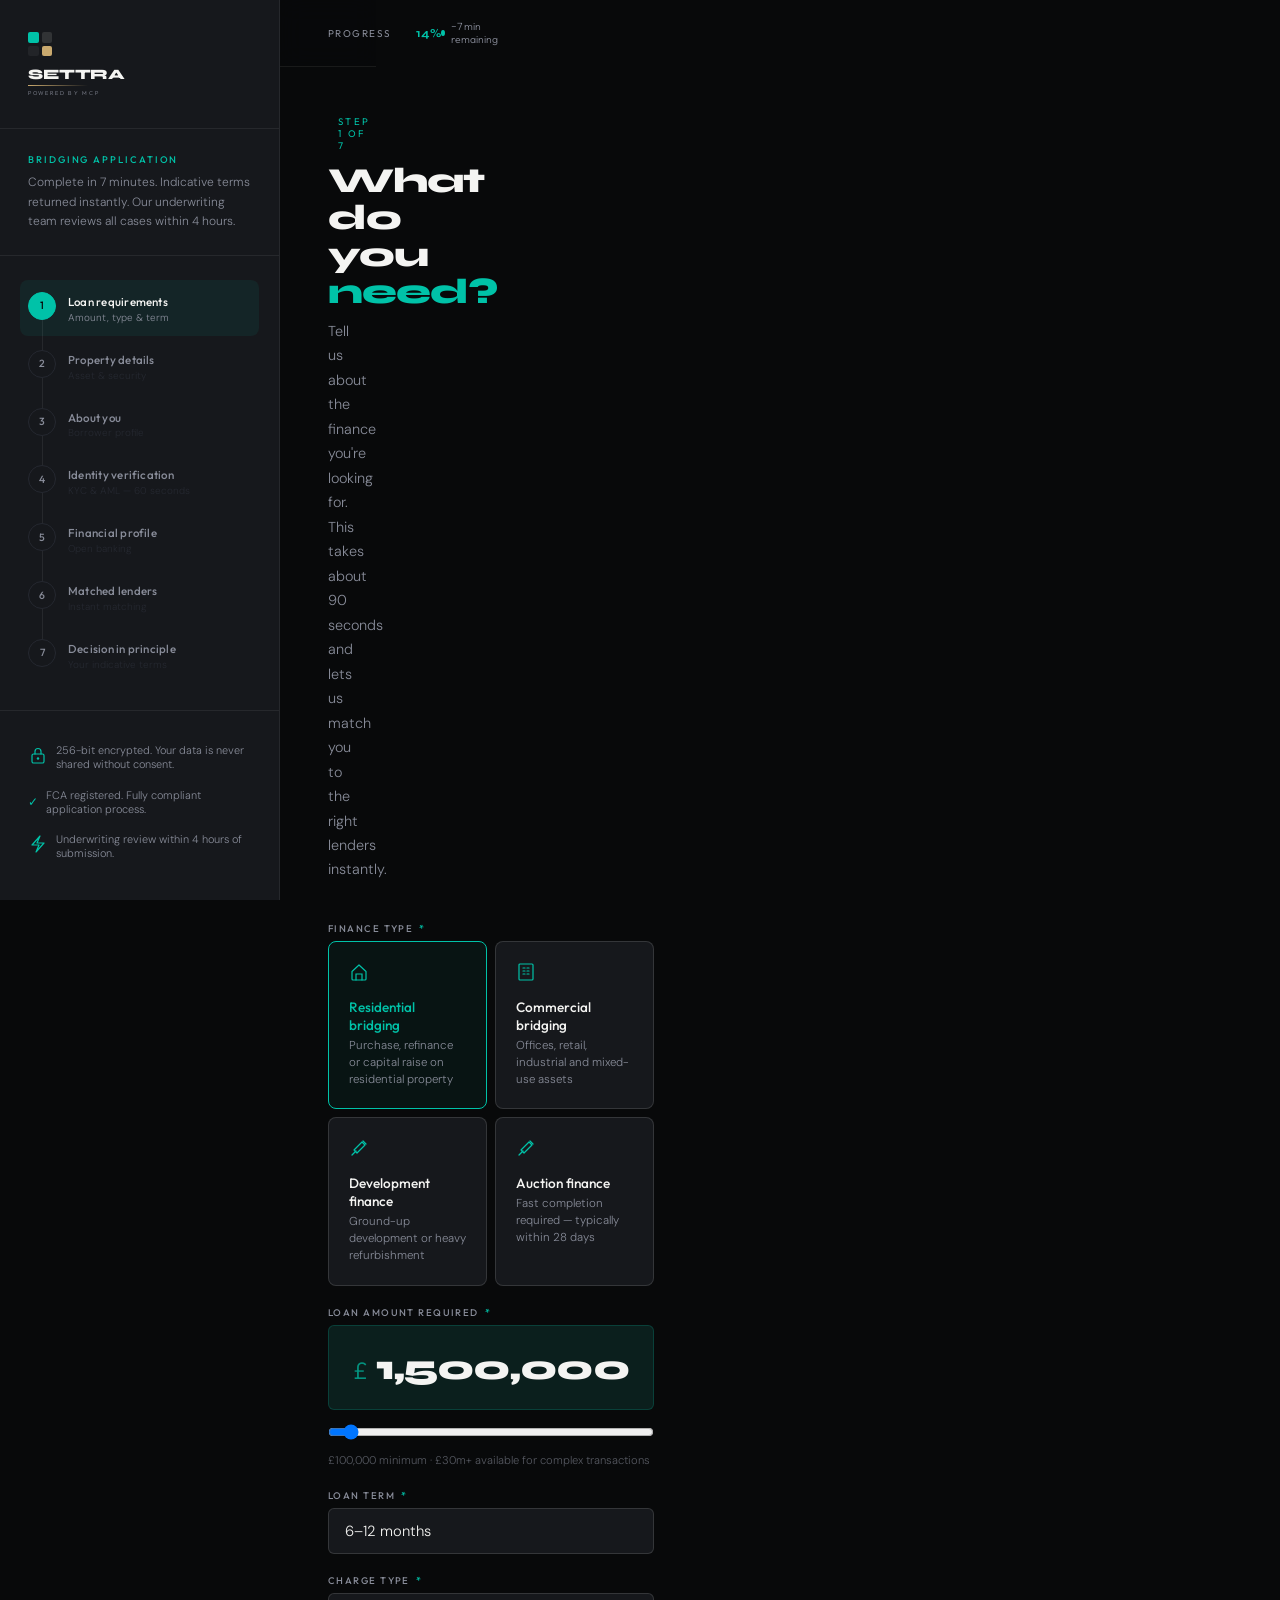
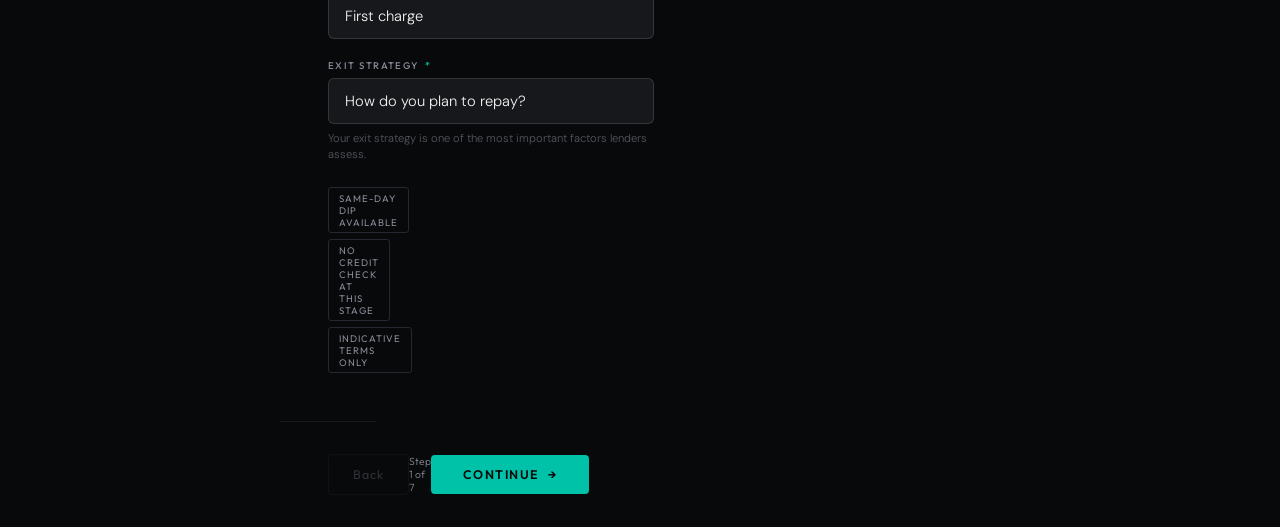
==== apply.html @ f58aeb8e "Fix broken homepage links, broker email, calculator branding, remove emoji icons" ====
<!DOCTYPE html>
<html lang="en">
<head>
<meta charset="UTF-8">
<meta name="viewport" content="width=device-width, initial-scale=1.0">
<title>Apply for Bridging Finance — Settra Powered by MCP</title>
<link href="https://fonts.googleapis.com/css2?family=Syne:wght@400;600;700;800&family=DM+Sans:wght@200;300;400;500&family=Outfit:wght@200;300;400;500;600&display=swap" rel="stylesheet">
<style>
:root {
  --void:      #08090A;
  --carbon:    #16181C;
  --graphite:  #252830;
  --border:    rgba(255,255,255,0.07);
  --border-md: rgba(255,255,255,0.13);
  --steel:     #888C99;
  --chalk:     #F4F4F2;
  --chalk-dim: #B8B8B4;
  --teal:      #00C2A8;
  --teal-dark: #009988;
  --deep-teal: #0B1F1D;
  --gold:      #C9A96E;
  --gold-dim:  #8A7045;
  --success:   #3ABF8A;
  --error:     #E05252;
  --warning:   #E09A3A;
}

*, *::before, *::after { box-sizing: border-box; margin: 0; padding: 0; }
html { scroll-behavior: smooth; }

body {
  background: var(--void);
  color: var(--chalk);
  font-family: 'DM Sans', sans-serif;
  font-weight: 300;
  min-height: 100vh;
  -webkit-font-smoothing: antialiased;
}

/* ── LAYOUT ── */
.app-shell {
  display: grid;
  grid-template-columns: 280px 1fr;
  min-height: 100vh;
}

/* ── SIDEBAR ── */
.sidebar {
  background: var(--carbon);
  border-right: 1px solid var(--border);
  padding: 2rem 0;
  display: flex;
  flex-direction: column;
  position: fixed;
  top: 0; left: 0;
  width: 280px;
  height: 100vh;
  overflow-y: auto;
  z-index: 10;
}

.sidebar-logo {
  padding: 0 1.75rem 2rem;
  border-bottom: 1px solid var(--border);
  margin-bottom: 1.5rem;
}
.logo-mark {
  display: grid;
  grid-template-columns: 1fr 1fr;
  gap: 3px;
  width: 24px;
  height: 24px;
  margin-bottom: 0.75rem;
}
.logo-mark span { border-radius: 2px; display: block; }
.logo-name {
  font-family: 'Syne', sans-serif;
  font-weight: 800;
  font-size: 0.9rem;
  letter-spacing: -0.01em;
  color: var(--chalk);
  line-height: 1;
}
.logo-line {
  width: 60px;
  height: 1px;
  background: linear-gradient(90deg, var(--gold), transparent);
  margin: 3px 0;
}
.logo-sub {
  font-family: 'Outfit', sans-serif;
  font-size: 0.35rem;
  font-weight: 300;
  letter-spacing: 0.3em;
  text-transform: uppercase;
  color: var(--steel);
}

.sidebar-intro {
  padding: 0 1.75rem 1.5rem;
  border-bottom: 1px solid var(--border);
  margin-bottom: 1.5rem;
}
.sidebar-intro-title {
  font-family: 'Outfit', sans-serif;
  font-size: 0.6rem;
  font-weight: 500;
  letter-spacing: 0.2em;
  text-transform: uppercase;
  color: var(--teal);
  margin-bottom: 0.5rem;
}
.sidebar-intro-body {
  font-size: 0.75rem;
  font-weight: 300;
  color: var(--steel);
  line-height: 1.6;
}

/* Steps nav */
.steps-nav {
  padding: 0 1.25rem;
  flex: 1;
}
.step-item {
  display: flex;
  align-items: flex-start;
  gap: 12px;
  padding: 0.75rem 0.5rem;
  border-radius: 8px;
  cursor: pointer;
  transition: background 0.2s;
  margin-bottom: 2px;
  position: relative;
}
.step-item:not(:last-child)::after {
  content: '';
  position: absolute;
  left: calc(0.5rem + 14px);
  top: calc(0.75rem + 28px);
  width: 1px;
  height: calc(100% - 12px);
  background: var(--border);
}
.step-item.active { background: rgba(0,194,168,0.08); }
.step-item.done { cursor: pointer; }

.step-circle {
  width: 28px;
  height: 28px;
  border-radius: 50%;
  border: 1px solid var(--graphite);
  display: flex;
  align-items: center;
  justify-content: center;
  font-family: 'Outfit', sans-serif;
  font-size: 0.65rem;
  font-weight: 500;
  color: var(--steel);
  flex-shrink: 0;
  transition: all 0.3s;
  background: var(--carbon);
  position: relative;
  z-index: 1;
}
.step-item.active .step-circle {
  border-color: var(--teal);
  background: var(--teal);
  color: var(--void);
}
.step-item.done .step-circle {
  border-color: var(--success);
  background: rgba(58,191,138,0.15);
  color: var(--success);
}

.step-info { flex: 1; padding-top: 3px; }
.step-label {
  font-family: 'Outfit', sans-serif;
  font-size: 0.72rem;
  font-weight: 500;
  color: var(--steel);
  letter-spacing: 0.02em;
  transition: color 0.2s;
  line-height: 1.2;
}
.step-item.active .step-label { color: var(--chalk); }
.step-item.done .step-label { color: var(--chalk-dim); }
.step-sublabel {
  font-size: 0.62rem;
  font-weight: 300;
  color: var(--graphite);
  margin-top: 2px;
  transition: color 0.2s;
}
.step-item.active .step-sublabel { color: var(--steel); }
.step-item.done .step-sublabel { color: var(--graphite); }

/* Trust badges */
.sidebar-trust {
  padding: 1.5rem 1.75rem 0;
  border-top: 1px solid var(--border);
  margin-top: auto;
}
.trust-item {
  display: flex;
  align-items: center;
  gap: 8px;
  padding: 0.5rem 0;
}
.trust-icon { font-size: 12px; color: var(--teal); flex-shrink: 0; }
.trust-text { font-size: 0.68rem; font-weight: 300; color: var(--steel); line-height: 1.3; }

/* ── MAIN CONTENT ── */
.main {
  margin-left: 280px;
  min-height: 100vh;
  display: flex;
  flex-direction: column;
}

/* Top bar */
.topbar {
  padding: 1.25rem 3rem;
  border-bottom: 1px solid var(--border);
  display: flex;
  align-items: center;
  justify-content: space-between;
  background: rgba(8,9,10,0.8);
  backdrop-filter: blur(12px);
  position: sticky;
  top: 0;
  z-index: 5;
}
.topbar-progress {
  display: flex;
  align-items: center;
  gap: 12px;
  flex: 1;
}
.progress-label {
  font-family: 'Outfit', sans-serif;
  font-size: 0.62rem;
  font-weight: 400;
  letter-spacing: 0.15em;
  text-transform: uppercase;
  color: var(--steel);
  white-space: nowrap;
}
.progress-track {
  flex: 1;
  max-width: 300px;
  height: 4px;
  background: var(--graphite);
  border-radius: 2px;
  overflow: hidden;
}
.progress-fill {
  height: 100%;
  background: var(--teal);
  border-radius: 2px;
  transition: width 0.5s ease;
}
.progress-pct {
  font-family: 'Syne', sans-serif;
  font-size: 0.75rem;
  font-weight: 700;
  color: var(--teal);
}
.topbar-time {
  display: flex;
  align-items: center;
  gap: 6px;
  font-family: 'Outfit', sans-serif;
  font-size: 0.65rem;
  font-weight: 300;
  color: var(--steel);
}
.topbar-time-dot {
  width: 6px;
  height: 6px;
  border-radius: 50%;
  background: var(--teal);
  animation: pulse 2s ease-in-out infinite;
}
@keyframes pulse { 0%,100%{opacity:1;transform:scale(1)} 50%{opacity:0.5;transform:scale(0.8)} }

/* ── STEP PANELS ── */
.step-panel {
  display: none;
  flex: 1;
  padding: 3rem;
  max-width: 680px;
  animation: slideIn 0.3s ease;
}
.step-panel.active { display: block; }

@keyframes slideIn {
  from { opacity: 0; transform: translateY(12px); }
  to   { opacity: 1; transform: translateY(0); }
}

.panel-eyebrow {
  font-family: 'Outfit', sans-serif;
  font-size: 0.6rem;
  font-weight: 400;
  letter-spacing: 0.25em;
  text-transform: uppercase;
  color: var(--teal);
  margin-bottom: 0.75rem;
  display: flex;
  align-items: center;
  gap: 10px;
}
.panel-eyebrow::before { content: ''; width: 18px; height: 1px; background: var(--teal); }

.panel-title {
  font-family: 'Syne', sans-serif;
  font-weight: 800;
  font-size: clamp(1.6rem, 3vw, 2.2rem);
  letter-spacing: -0.03em;
  line-height: 1.05;
  color: var(--chalk);
  margin-bottom: 0.5rem;
}
.panel-title em { font-style: normal; color: var(--teal); }

.panel-sub {
  font-size: 0.9rem;
  font-weight: 300;
  color: var(--steel);
  line-height: 1.7;
  margin-bottom: 2.5rem;
  max-width: 500px;
}

/* ── FORM ELEMENTS ── */
.form-grid { display: grid; gap: 1.25rem; }
.form-grid-2 { grid-template-columns: 1fr 1fr; }

.field { display: flex; flex-direction: column; gap: 6px; }
.field.span-2 { grid-column: 1 / -1; }

.field-label {
  font-family: 'Outfit', sans-serif;
  font-size: 0.6rem;
  font-weight: 500;
  letter-spacing: 0.15em;
  text-transform: uppercase;
  color: var(--steel);
  display: flex;
  align-items: center;
  gap: 6px;
}
.field-required { color: var(--teal); font-size: 10px; }

.field-input, .field-select, .field-textarea {
  background: var(--carbon);
  border: 1px solid var(--border-md);
  color: var(--chalk);
  font-family: 'DM Sans', sans-serif;
  font-size: 0.92rem;
  font-weight: 300;
  padding: 12px 16px;
  border-radius: 6px;
  outline: none;
  transition: border-color 0.2s, background 0.2s;
  -webkit-appearance: none;
  width: 100%;
}
.field-input:focus, .field-select:focus, .field-textarea:focus {
  border-color: var(--teal);
  background: rgba(0,194,168,0.04);
}
.field-input::placeholder { color: var(--graphite); }
.field-select option { background: var(--carbon); color: var(--chalk); }
.field-textarea { resize: vertical; min-height: 100px; line-height: 1.6; }

.field-hint {
  font-size: 0.7rem;
  font-weight: 300;
  color: var(--steel);
  opacity: 0.6;
  line-height: 1.5;
}

/* Amount display */
.amount-display {
  background: var(--deep-teal);
  border: 1px solid rgba(0,194,168,0.2);
  border-radius: 6px;
  padding: 1.25rem 1.5rem;
  display: flex;
  align-items: baseline;
  gap: 8px;
  margin-bottom: 0.5rem;
}
.amount-prefix {
  font-family: 'Outfit', sans-serif;
  font-weight: 300;
  font-size: 1.5rem;
  color: var(--teal);
  opacity: 0.7;
}
.amount-val {
  font-family: 'Syne', sans-serif;
  font-weight: 800;
  font-size: 2.2rem;
  letter-spacing: -0.04em;
  color: var(--chalk);
}

/* Loan type cards */
.type-cards { display: grid; grid-template-columns: repeat(2, 1fr); gap: 8px; }
.type-card {
  background: var(--carbon);
  border: 1px solid var(--border-md);
  border-radius: 8px;
  padding: 1.25rem;
  cursor: pointer;
  transition: border-color 0.2s, background 0.2s;
  text-align: left;
}
.type-card:hover { border-color: rgba(0,194,168,0.4); }
.type-card.selected {
  border-color: var(--teal);
  background: rgba(0,194,168,0.06);
}
.type-card-icon {
  font-size: 1.2rem;
  margin-bottom: 0.6rem;
}
.type-card-title {
  font-family: 'Outfit', sans-serif;
  font-weight: 500;
  font-size: 0.85rem;
  color: var(--chalk);
  margin-bottom: 3px;
}
.type-card-desc {
  font-size: 0.72rem;
  font-weight: 300;
  color: var(--steel);
  line-height: 1.5;
}
.type-card.selected .type-card-title { color: var(--teal); }

/* Toggle */
.toggle-row {
  display: flex;
  align-items: center;
  justify-content: space-between;
  padding: 0.85rem 1rem;
  background: var(--carbon);
  border: 1px solid var(--border-md);
  border-radius: 6px;
}
.toggle-label-wrap { display: flex; flex-direction: column; gap: 2px; }
.toggle-label { font-size: 0.85rem; font-weight: 400; color: var(--chalk); }
.toggle-sub { font-size: 0.7rem; font-weight: 300; color: var(--steel); }
.toggle {
  position: relative;
  width: 40px;
  height: 22px;
  flex-shrink: 0;
}
.toggle input { opacity: 0; width: 0; height: 0; }
.toggle-slider {
  position: absolute;
  inset: 0;
  background: var(--graphite);
  border-radius: 22px;
  cursor: pointer;
  transition: background 0.2s;
}
.toggle-slider::before {
  content: '';
  position: absolute;
  width: 16px;
  height: 16px;
  border-radius: 50%;
  background: var(--steel);
  top: 3px;
  left: 3px;
  transition: transform 0.2s, background 0.2s;
}
.toggle input:checked + .toggle-slider { background: rgba(0,194,168,0.2); }
.toggle input:checked + .toggle-slider::before { transform: translateX(18px); background: var(--teal); }

/* KYC Upload zones */
.upload-grid { display: grid; grid-template-columns: 1fr 1fr; gap: 8px; }
.upload-zone {
  background: var(--carbon);
  border: 1px dashed var(--border-md);
  border-radius: 8px;
  padding: 1.5rem;
  text-align: center;
  cursor: pointer;
  transition: border-color 0.2s, background 0.2s;
}
.upload-zone:hover { border-color: var(--teal); background: rgba(0,194,168,0.03); }
.upload-zone.uploaded {
  border-color: var(--success);
  border-style: solid;
  background: rgba(58,191,138,0.06);
}
.upload-icon { font-size: 1.5rem; margin-bottom: 0.5rem; color: var(--steel); }
.upload-zone.uploaded .upload-icon { color: var(--success); }
.upload-title {
  font-family: 'Outfit', sans-serif;
  font-size: 0.72rem;
  font-weight: 500;
  color: var(--chalk);
  margin-bottom: 3px;
}
.upload-sub {
  font-size: 0.65rem;
  font-weight: 300;
  color: var(--steel);
  line-height: 1.4;
}
.upload-zone.uploaded .upload-title { color: var(--success); }
.upload-btn {
  font-family: 'Outfit', sans-serif;
  font-size: 0.6rem;
  font-weight: 500;
  letter-spacing: 0.12em;
  text-transform: uppercase;
  color: var(--teal);
  border: 0.5px solid rgba(0,194,168,0.3);
  padding: 4px 12px;
  border-radius: 4px;
  margin-top: 0.75rem;
  display: inline-block;
  cursor: pointer;
  transition: background 0.2s;
}
.upload-btn:hover { background: rgba(0,194,168,0.08); }

/* Open banking card */
.ob-card {
  background: var(--deep-teal);
  border: 1px solid rgba(0,194,168,0.2);
  border-radius: 8px;
  padding: 1.5rem;
  display: flex;
  gap: 1.25rem;
  align-items: flex-start;
}
.ob-icon {
  width: 44px;
  height: 44px;
  border-radius: 8px;
  background: rgba(0,194,168,0.15);
  display: flex;
  align-items: center;
  justify-content: center;
  font-size: 1.2rem;
  flex-shrink: 0;
  color: var(--teal);
}
.ob-body {}
.ob-title {
  font-family: 'Outfit', sans-serif;
  font-weight: 600;
  font-size: 0.88rem;
  color: var(--chalk);
  margin-bottom: 4px;
}
.ob-desc {
  font-size: 0.78rem;
  font-weight: 300;
  color: rgba(184,184,180,0.8);
  line-height: 1.6;
  margin-bottom: 0.85rem;
}
.ob-btn {
  font-family: 'Outfit', sans-serif;
  font-weight: 600;
  font-size: 0.68rem;
  letter-spacing: 0.12em;
  text-transform: uppercase;
  color: var(--void);
  background: var(--teal);
  padding: 8px 18px;
  border: none;
  border-radius: 4px;
  cursor: pointer;
  transition: background 0.2s;
}
.ob-btn:hover { background: #00D4B8; }

/* Lender matches */
.match-cards { display: flex; flex-direction: column; gap: 8px; margin-top: 1.5rem; }
.match-card {
  background: var(--carbon);
  border: 1px solid var(--border-md);
  border-radius: 8px;
  padding: 1.25rem 1.5rem;
  display: grid;
  grid-template-columns: 1fr auto;
  gap: 1rem;
  align-items: center;
  transition: border-color 0.2s;
  cursor: pointer;
}
.match-card:hover { border-color: rgba(0,194,168,0.3); }
.match-card.top { border-color: var(--teal); background: rgba(0,194,168,0.04); }
.match-card-left {}
.match-top-badge {
  display: inline-flex;
  align-items: center;
  gap: 5px;
  font-family: 'Outfit', sans-serif;
  font-size: 0.55rem;
  font-weight: 600;
  letter-spacing: 0.15em;
  text-transform: uppercase;
  color: var(--teal);
  background: rgba(0,194,168,0.12);
  padding: 3px 10px;
  border-radius: 3px;
  margin-bottom: 0.6rem;
}
.match-lender-name {
  font-family: 'Outfit', sans-serif;
  font-weight: 600;
  font-size: 0.95rem;
  color: var(--chalk);
  margin-bottom: 4px;
}
.match-specs {
  display: flex;
  gap: 1.25rem;
  margin-top: 0.5rem;
}
.match-spec-item {}
.match-spec-label {
  font-family: 'Outfit', sans-serif;
  font-size: 0.55rem;
  font-weight: 400;
  letter-spacing: 0.12em;
  text-transform: uppercase;
  color: var(--steel);
  opacity: 0.7;
}
.match-spec-val {
  font-family: 'Syne', sans-serif;
  font-weight: 600;
  font-size: 0.88rem;
  color: var(--chalk);
}
.match-prob {
  text-align: right;
}
.match-prob-ring {
  width: 52px;
  height: 52px;
  border-radius: 50%;
  display: flex;
  align-items: center;
  justify-content: center;
  flex-direction: column;
  margin: 0 auto 4px;
}
.match-prob-pct {
  font-family: 'Syne', sans-serif;
  font-weight: 700;
  font-size: 0.9rem;
  line-height: 1;
}
.match-prob-label {
  font-family: 'Outfit', sans-serif;
  font-size: 0.5rem;
  letter-spacing: 0.1em;
  text-transform: uppercase;
  color: var(--steel);
  text-align: center;
  margin-top: 2px;
}

/* DIP Result */
.dip-result {
  background: var(--deep-teal);
  border: 1px solid rgba(0,194,168,0.25);
  border-radius: 12px;
  padding: 2rem;
  text-align: center;
  margin-bottom: 1.5rem;
}
.dip-icon { font-size: 2.5rem; margin-bottom: 0.75rem; }
.dip-title {
  font-family: 'Syne', sans-serif;
  font-weight: 800;
  font-size: 1.4rem;
  letter-spacing: -0.02em;
  color: var(--chalk);
  margin-bottom: 0.5rem;
}
.dip-amount {
  font-family: 'Syne', sans-serif;
  font-weight: 800;
  font-size: 2.8rem;
  letter-spacing: -0.04em;
  color: var(--teal);
  margin-bottom: 0.5rem;
  line-height: 1;
}
.dip-sub {
  font-size: 0.82rem;
  font-weight: 300;
  color: var(--steel);
  margin-bottom: 1.5rem;
}
.dip-specs {
  display: grid;
  grid-template-columns: repeat(3, 1fr);
  gap: 1px;
  background: rgba(0,194,168,0.1);
  border-radius: 6px;
  overflow: hidden;
  text-align: left;
}
.dip-spec {
  background: rgba(11,31,29,0.6);
  padding: 0.85rem 1rem;
}
.dip-spec-label {
  font-family: 'Outfit', sans-serif;
  font-size: 0.55rem;
  font-weight: 400;
  letter-spacing: 0.15em;
  text-transform: uppercase;
  color: var(--teal);
  opacity: 0.7;
  margin-bottom: 3px;
}
.dip-spec-val {
  font-family: 'Syne', sans-serif;
  font-weight: 600;
  font-size: 0.9rem;
  color: var(--chalk);
}

/* Checklist */
.checklist { display: flex; flex-direction: column; gap: 6px; }
.check-item {
  display: flex;
  align-items: center;
  gap: 10px;
  padding: 0.75rem 1rem;
  background: var(--carbon);
  border: 1px solid var(--border);
  border-radius: 6px;
}
.check-item.done { border-color: rgba(58,191,138,0.25); }
.check-circle {
  width: 20px;
  height: 20px;
  border-radius: 50%;
  border: 1.5px solid var(--graphite);
  display: flex;
  align-items: center;
  justify-content: center;
  font-size: 10px;
  flex-shrink: 0;
  color: var(--graphite);
}
.check-item.done .check-circle {
  border-color: var(--success);
  background: rgba(58,191,138,0.15);
  color: var(--success);
}
.check-text { font-size: 0.82rem; font-weight: 400; color: var(--chalk); }
.check-item.done .check-text { color: var(--chalk-dim); }

/* Info box */
.info-box {
  background: rgba(201,169,110,0.06);
  border: 1px solid rgba(201,169,110,0.2);
  border-radius: 6px;
  padding: 1rem 1.25rem;
  display: flex;
  gap: 10px;
  align-items: flex-start;
  margin-top: 1.25rem;
}
.info-box-icon { color: var(--gold); font-size: 14px; flex-shrink: 0; margin-top: 2px; }
.info-box-text { font-size: 0.78rem; font-weight: 300; color: var(--chalk-dim); line-height: 1.6; }

/* ── NAV BUTTONS ── */
.nav-buttons {
  display: flex;
  align-items: center;
  justify-content: space-between;
  padding: 2rem 3rem;
  border-top: 1px solid var(--border);
  margin-top: auto;
  background: var(--void);
}
.btn-back {
  font-family: 'Outfit', sans-serif;
  font-weight: 400;
  font-size: 0.78rem;
  letter-spacing: 0.08em;
  color: var(--steel);
  background: transparent;
  border: 0.5px solid var(--graphite);
  padding: 12px 24px;
  border-radius: 4px;
  cursor: pointer;
  transition: border-color 0.2s, color 0.2s;
}
.btn-back:hover { border-color: var(--steel); color: var(--chalk); }
.btn-back:disabled { opacity: 0.3; cursor: not-allowed; }

.btn-next {
  font-family: 'Outfit', sans-serif;
  font-weight: 600;
  font-size: 0.78rem;
  letter-spacing: 0.12em;
  text-transform: uppercase;
  color: var(--void);
  background: var(--teal);
  border: none;
  padding: 12px 32px;
  border-radius: 4px;
  cursor: pointer;
  transition: background 0.2s, transform 0.15s;
  display: flex;
  align-items: center;
  gap: 8px;
}
.btn-next:hover { background: #00D4B8; transform: translateX(2px); }
.btn-next::after { content: '→'; }

.btn-submit {
  font-family: 'Outfit', sans-serif;
  font-weight: 600;
  font-size: 0.78rem;
  letter-spacing: 0.12em;
  text-transform: uppercase;
  color: var(--void);
  background: var(--gold);
  border: none;
  padding: 12px 32px;
  border-radius: 4px;
  cursor: pointer;
  transition: background 0.2s;
  display: flex;
  align-items: center;
  gap: 8px;
}
.btn-submit:hover { background: #D4B47A; }
.btn-submit::after { content: '✓'; }

.step-counter {
  font-family: 'Outfit', sans-serif;
  font-size: 0.65rem;
  font-weight: 300;
  color: var(--steel);
}

/* Divider */
.divider { height: 1px; background: var(--border); margin: 1.5rem 0; }

/* Tag row */
.tag-row { display: flex; flex-wrap: wrap; gap: 6px; margin-top: 0.5rem; }
.tag {
  font-family: 'Outfit', sans-serif;
  font-size: 0.6rem;
  font-weight: 400;
  letter-spacing: 0.1em;
  text-transform: uppercase;
  color: var(--steel);
  border: 0.5px solid var(--graphite);
  padding: 4px 10px;
  border-radius: 3px;
}
</style>
</head>
<body>

<div class="app-shell">

  <!-- ── SIDEBAR ── -->
  <aside class="sidebar">
    <div class="sidebar-logo">
      <div class="logo-mark">
        <span style="background:#00C2A8"></span>
        <span style="background:#F4F4F2;opacity:0.12"></span>
        <span style="background:#F4F4F2;opacity:0.06"></span>
        <span style="background:#C9A96E"></span>
      </div>
      <div class="logo-name">SETTRA</div>
      <div class="logo-line"></div>
      <div class="logo-sub">Powered by MCP</div>
    </div>

    <div class="sidebar-intro">
      <div class="sidebar-intro-title">Bridging application</div>
      <div class="sidebar-intro-body">Complete in 7 minutes. Indicative terms returned instantly. Our underwriting team reviews all cases within 4 hours.</div>
    </div>

    <nav class="steps-nav" id="steps-nav">
      <div class="step-item" onclick="goTo(1)">
        <div class="step-circle" id="sc-1">1</div>
        <div class="step-info">
          <div class="step-label">Loan requirements</div>
          <div class="step-sublabel">Amount, type & term</div>
        </div>
      </div>
      <div class="step-item" onclick="goTo(2)">
        <div class="step-circle" id="sc-2">2</div>
        <div class="step-info">
          <div class="step-label">Property details</div>
          <div class="step-sublabel">Asset & security</div>
        </div>
      </div>
      <div class="step-item" onclick="goTo(3)">
        <div class="step-circle" id="sc-3">3</div>
        <div class="step-info">
          <div class="step-label">About you</div>
          <div class="step-sublabel">Borrower profile</div>
        </div>
      </div>
      <div class="step-item" onclick="goTo(4)">
        <div class="step-circle" id="sc-4">4</div>
        <div class="step-info">
          <div class="step-label">Identity verification</div>
          <div class="step-sublabel">KYC & AML — 60 seconds</div>
        </div>
      </div>
      <div class="step-item" onclick="goTo(5)">
        <div class="step-circle" id="sc-5">5</div>
        <div class="step-info">
          <div class="step-label">Financial profile</div>
          <div class="step-sublabel">Open banking</div>
        </div>
      </div>
      <div class="step-item" onclick="goTo(6)">
        <div class="step-circle" id="sc-6">6</div>
        <div class="step-info">
          <div class="step-label">Matched lenders</div>
          <div class="step-sublabel">Instant matching</div>
        </div>
      </div>
      <div class="step-item" onclick="goTo(7)">
        <div class="step-circle" id="sc-7">7</div>
        <div class="step-info">
          <div class="step-label">Decision in principle</div>
          <div class="step-sublabel">Your indicative terms</div>
        </div>
      </div>
    </nav>

    <div class="sidebar-trust">
      <div class="trust-item">
        <span class="trust-icon"><svg width="20" height="20" viewBox="0 0 20 20" fill="none"><rect x="4" y="9" width="12" height="9" rx="1.5" stroke="#00C2A8" stroke-width="1.2" fill="none"/><path d="M7 9V6.5a3 3 0 016 0V9" stroke="#00C2A8" stroke-width="1.2" stroke-linecap="round" fill="none"/><circle cx="10" cy="13.5" r="1.2" fill="#00C2A8"/></svg></span>
        <span class="trust-text">256-bit encrypted. Your data is never shared without consent.</span>
      </div>
      <div class="trust-item">
        <span class="trust-icon">✓</span>
        <span class="trust-text">FCA registered. Fully compliant application process.</span>
      </div>
      <div class="trust-item">
        <span class="trust-icon"><svg width="20" height="20" viewBox="0 0 20 20" fill="none"><path d="M12 2L4 11h7l-3 7 8-9h-7l3-7z" stroke="#00C2A8" stroke-width="1.2" fill="none" stroke-linejoin="round"/></svg></span>
        <span class="trust-text">Underwriting review within 4 hours of submission.</span>
      </div>
    </div>
  </aside>

  <!-- ── MAIN ── -->
  <div class="main">

    <!-- Top bar -->
    <div class="topbar">
      <div class="topbar-progress">
        <span class="progress-label">Progress</span>
        <div class="progress-track">
          <div class="progress-fill" id="progress-fill" style="width:14%"></div>
        </div>
        <span class="progress-pct" id="progress-pct">14%</span>
      </div>
      <div class="topbar-time">
        <div class="topbar-time-dot"></div>
        <span id="time-remaining">~7 min remaining</span>
      </div>
    </div>

    <!-- ─────────────── STEP 1: LOAN REQUIREMENTS ─────────────── -->
    <div class="step-panel active" id="panel-1">
      <div class="panel-eyebrow">Step 1 of 7</div>
      <h1 class="panel-title">What do you<br><em>need?</em></h1>
      <p class="panel-sub">Tell us about the finance you're looking for. This takes about 90 seconds and lets us match you to the right lenders instantly.</p>

      <div class="form-grid" style="margin-bottom:1.5rem">
        <div class="field span-2">
          <div class="field-label">Finance type <span class="field-required">*</span></div>
          <div class="type-cards">
            <div class="type-card selected" onclick="selectType(this)">
              <div class="type-card-icon"><svg width="20" height="20" viewBox="0 0 20 20" fill="none"><path d="M3 9.5L10 3l7 6.5V17a1 1 0 01-1 1H4a1 1 0 01-1-1V9.5z" stroke="#00C2A8" stroke-width="1.2" fill="none" stroke-linejoin="round"/><path d="M7 18V12h6v6" stroke="#00C2A8" stroke-width="1.2" stroke-linecap="round"/></svg></div>
              <div class="type-card-title">Residential bridging</div>
              <div class="type-card-desc">Purchase, refinance or capital raise on residential property</div>
            </div>
            <div class="type-card" onclick="selectType(this)">
              <div class="type-card-icon"><svg width="20" height="20" viewBox="0 0 20 20" fill="none"><rect x="3" y="2" width="14" height="16" rx="1" stroke="#00C2A8" stroke-width="1.2" fill="none"/><path d="M7 6h2M11 6h2M7 9h2M11 9h2M7 12h2M11 12h2" stroke="#00C2A8" stroke-width="1.2" stroke-linecap="round"/></svg></div>
              <div class="type-card-title">Commercial bridging</div>
              <div class="type-card-desc">Offices, retail, industrial and mixed-use assets</div>
            </div>
            <div class="type-card" onclick="selectType(this)">
              <div class="type-card-icon"><svg width="20" height="20" viewBox="0 0 20 20" fill="none"><path d="M13 4l3 3-8 8-3-3 8-8z" stroke="#00C2A8" stroke-width="1.2" fill="none" stroke-linejoin="round"/><path d="M3 17l4-4" stroke="#00C2A8" stroke-width="1.2" stroke-linecap="round"/><path d="M14 3l3 3" stroke="#00C2A8" stroke-width="1.2" stroke-linecap="round"/></svg></div>
              <div class="type-card-title">Development finance</div>
              <div class="type-card-desc">Ground-up development or heavy refurbishment</div>
            </div>
            <div class="type-card" onclick="selectType(this)">
              <div class="type-card-icon"><svg width="20" height="20" viewBox="0 0 20 20" fill="none"><path d="M13 4l3 3-8 8-3-3 8-8z" stroke="#00C2A8" stroke-width="1.2" fill="none" stroke-linejoin="round"/><path d="M3 17l4-4" stroke="#00C2A8" stroke-width="1.2" stroke-linecap="round"/><path d="M14 3l3 3" stroke="#00C2A8" stroke-width="1.2" stroke-linecap="round"/></svg></div>
              <div class="type-card-title">Auction finance</div>
              <div class="type-card-desc">Fast completion required — typically within 28 days</div>
            </div>
          </div>
        </div>

        <div class="field span-2">
          <div class="field-label">Loan amount required <span class="field-required">*</span></div>
          <div class="amount-display">
            <span class="amount-prefix">£</span>
            <span class="amount-val" id="loan-display">1,500,000</span>
          </div>
          <input type="range" min="100000" max="30000000" step="50000" value="1500000"
            oninput="document.getElementById('loan-display').textContent=Number(this.value).toLocaleString('en-GB')"
            style="margin-bottom:6px">
          <div class="field-hint">£100,000 minimum · £30m+ available for complex transactions</div>
        </div>

        <div class="field">
          <div class="field-label">Loan term <span class="field-required">*</span></div>
          <select class="field-select">
            <option>1–3 months</option>
            <option>3–6 months</option>
            <option selected>6–12 months</option>
            <option>12–18 months</option>
            <option>18–24 months</option>
            <option>24–36 months</option>
          </select>
        </div>

        <div class="field">
          <div class="field-label">Charge type <span class="field-required">*</span></div>
          <select class="field-select">
            <option selected>First charge</option>
            <option>Second charge</option>
            <option>Not sure</option>
          </select>
        </div>

        <div class="field span-2">
          <div class="field-label">Exit strategy <span class="field-required">*</span></div>
          <select class="field-select">
            <option disabled selected>How do you plan to repay?</option>
            <option>Sale of the property</option>
            <option>Refinance to mortgage</option>
            <option>Refinance to development finance</option>
            <option>Sale of another asset</option>
            <option>Business cash flow / income</option>
            <option>Other</option>
          </select>
          <div class="field-hint">Your exit strategy is one of the most important factors lenders assess.</div>
        </div>
      </div>

      <div class="tag-row">
        <span class="tag">Same-day DIP available</span>
        <span class="tag">No credit check at this stage</span>
        <span class="tag">Indicative terms only</span>
      </div>
    </div>

    <!-- ─────────────── STEP 2: PROPERTY DETAILS ─────────────── -->
    <div class="step-panel" id="panel-2">
      <div class="panel-eyebrow">Step 2 of 7</div>
      <h1 class="panel-title">Tell us about<br>the <em>property.</em></h1>
      <p class="panel-sub">We need details of the security asset. The more detail you provide, the faster our matching engine can identify suitable lenders.</p>

      <div class="form-grid form-grid-2">
        <div class="field span-2">
          <div class="field-label">Property address <span class="field-required">*</span></div>
          <input class="field-input" type="text" placeholder="Start typing an address…">
        </div>

        <div class="field">
          <div class="field-label">Property type <span class="field-required">*</span></div>
          <select class="field-select">
            <option disabled selected>Select type</option>
            <option>Detached house</option>
            <option>Semi-detached house</option>
            <option>Terraced house</option>
            <option>Flat / apartment</option>
            <option>HMO</option>
            <option>Office</option>
            <option>Retail unit</option>
            <option>Industrial / warehouse</option>
            <option>Mixed-use</option>
            <option>Land with planning</option>
            <option>Land without planning</option>
            <option>Other</option>
          </select>
        </div>

        <div class="field">
          <div class="field-label">Current condition</div>
          <select class="field-select">
            <option disabled selected>Select condition</option>
            <option>Standard — habitable</option>
            <option>Light refurbishment needed</option>
            <option>Heavy refurbishment needed</option>
            <option>Uninhabitable / derelict</option>
            <option>New build / shell</option>
          </select>
        </div>

        <div class="field">
          <div class="field-label">Estimated property value <span class="field-required">*</span></div>
          <input class="field-input" type="text" placeholder="e.g. £2,500,000">
        </div>

        <div class="field">
          <div class="field-label">Purchase price (if buying)</div>
          <input class="field-input" type="text" placeholder="e.g. £2,200,000">
        </div>

        <div class="field span-2">
          <div class="field-label">Is this an auction purchase?</div>
          <div class="toggle-row">
            <div class="toggle-label-wrap">
              <span class="toggle-label">Auction purchase</span>
              <span class="toggle-sub">Requires completion within 28 days of exchange</span>
            </div>
            <label class="toggle">
              <input type="checkbox">
              <span class="toggle-slider"></span>
            </label>
          </div>
        </div>

        <div class="field span-2">
          <div class="field-label">Is the property listed or in a conservation area?</div>
          <div class="toggle-row">
            <div class="toggle-label-wrap">
              <span class="toggle-label">Listed building / conservation area</span>
              <span class="toggle-sub">This may affect lender appetite — we'll match you accordingly</span>
            </div>
            <label class="toggle">
              <input type="checkbox">
              <span class="toggle-slider"></span>
            </label>
          </div>
        </div>

        <div class="field span-2">
          <div class="field-label">Brief property description</div>
          <textarea class="field-textarea" placeholder="Anything relevant about the property, its current use, planned works or unusual features…"></textarea>
        </div>
      </div>

      <div class="info-box">
        <span class="info-box-icon">ℹ</span>
        <span class="info-box-text">We do not conduct a credit check or instruct a valuation at this stage. Property details are used solely to match your application to suitable lenders.</span>
      </div>
    </div>

    <!-- ─────────────── STEP 3: ABOUT YOU ─────────────── -->
    <div class="step-panel" id="panel-3">
      <div class="panel-eyebrow">Step 3 of 7</div>
      <h1 class="panel-title">About<br><em>you.</em></h1>
      <p class="panel-sub">Basic borrower information. This helps us match you to lenders whose criteria fit your profile — and speeds up underwriting significantly.</p>

      <div class="form-grid form-grid-2">
        <div class="field">
          <div class="field-label">First name <span class="field-required">*</span></div>
          <input class="field-input" type="text" placeholder="First name">
        </div>
        <div class="field">
          <div class="field-label">Last name <span class="field-required">*</span></div>
          <input class="field-input" type="text" placeholder="Last name">
        </div>
        <div class="field">
          <div class="field-label">Email <span class="field-required">*</span></div>
          <input class="field-input" type="email" placeholder="you@company.com">
        </div>
        <div class="field">
          <div class="field-label">Phone <span class="field-required">*</span></div>
          <input class="field-input" type="tel" placeholder="+44">
        </div>

        <div class="field span-2"><div class="divider"></div></div>

        <div class="field span-2">
          <div class="field-label">Are you applying as <span class="field-required">*</span></div>
          <select class="field-select">
            <option disabled selected>Select borrower type</option>
            <option>Individual / personal name</option>
            <option>Limited company / SPV</option>
            <option>LLP</option>
            <option>Trust</option>
            <option>Offshore entity</option>
          </select>
        </div>

        <div class="field">
          <div class="field-label">UK resident? <span class="field-required">*</span></div>
          <select class="field-select">
            <option>Yes — UK national</option>
            <option>Yes — foreign national</option>
            <option>No — based overseas</option>
          </select>
        </div>

        <div class="field">
          <div class="field-label">Property investment experience</div>
          <select class="field-select">
            <option disabled selected>Select experience level</option>
            <option>First-time investor</option>
            <option>1–3 previous investments</option>
            <option>4–10 previous investments</option>
            <option>Experienced (10+ transactions)</option>
            <option>Professional developer / investor</option>
          </select>
        </div>

        <div class="field span-2">
          <div class="field-label">Are you a broker submitting on behalf of a client?</div>
          <div class="toggle-row">
            <div class="toggle-label-wrap">
              <span class="toggle-label">Broker / introducer application</span>
              <span class="toggle-sub">We'll add broker fields and commission tracking to your portal</span>
            </div>
            <label class="toggle">
              <input type="checkbox" id="broker-toggle" onchange="toggleBroker(this)">
              <span class="toggle-slider"></span>
            </label>
          </div>
        </div>

        <div class="field span-2" id="broker-fields" style="display:none">
          <div class="form-grid form-grid-2">
            <div class="field">
              <div class="field-label">Brokerage name</div>
              <input class="field-input" type="text" placeholder="Firm name">
            </div>
            <div class="field">
              <div class="field-label">FCA number</div>
              <input class="field-input" type="text" placeholder="FCA registration number">
            </div>
          </div>
        </div>
      </div>
    </div>

    <!-- ─────────────── STEP 4: KYC / ID VERIFICATION ─────────────── -->
    <div class="step-panel" id="panel-4">
      <div class="panel-eyebrow">Step 4 of 7</div>
      <h1 class="panel-title">Verify your<br><em>identity.</em></h1>
      <p class="panel-sub">We're required by law to verify who you are before connecting you with lenders. This takes under 60 seconds and your data is fully encrypted.</p>

      <div class="upload-grid" style="margin-bottom:1.5rem">
        <div class="upload-zone uploaded" onclick="toggleUpload(this)">
          <div class="upload-icon">✓</div>
          <div class="upload-title">Passport or driving licence</div>
          <div class="upload-sub">Government-issued photo ID. Front and back if driving licence.</div>
          <span class="upload-btn">Uploaded ✓</span>
        </div>
        <div class="upload-zone" onclick="toggleUpload(this)">
          <div class="upload-icon"><svg width="20" height="20" viewBox="0 0 20 20" fill="none"><path d="M5 2h7l4 4v12a1 1 0 01-1 1H5a1 1 0 01-1-1V3a1 1 0 011-1z" stroke="#00C2A8" stroke-width="1.2" fill="none"/><path d="M12 2v4h4M7 9h6M7 12h6M7 15h4" stroke="#00C2A8" stroke-width="1.2" stroke-linecap="round"/></svg></div>
          <div class="upload-title">Proof of address</div>
          <div class="upload-sub">Bank statement or utility bill dated within the last 3 months.</div>
          <span class="upload-btn">Upload document</span>
        </div>
        <div class="upload-zone" onclick="toggleUpload(this)">
          <div class="upload-icon"><svg width="20" height="20" viewBox="0 0 20 20" fill="none"><rect x="6" y="2" width="8" height="14" rx="2" stroke="#00C2A8" stroke-width="1.2" fill="none"/><circle cx="10" cy="14" r="0.75" fill="#00C2A8"/><path d="M8 5h4" stroke="#00C2A8" stroke-width="1.2" stroke-linecap="round"/></svg></div>
          <div class="upload-title">Selfie / liveness check</div>
          <div class="upload-sub">A quick photo to confirm you match your ID document.</div>
          <span class="upload-btn">Take photo</span>
        </div>
        <div class="upload-zone" onclick="toggleUpload(this)">
          <div class="upload-icon"><svg width="20" height="20" viewBox="0 0 20 20" fill="none"><rect x="3" y="2" width="14" height="16" rx="1" stroke="#00C2A8" stroke-width="1.2" fill="none"/><path d="M7 6h2M11 6h2M7 9h2M11 9h2M7 12h2M11 12h2" stroke="#00C2A8" stroke-width="1.2" stroke-linecap="round"/></svg></div>
          <div class="upload-title">Company documents</div>
          <div class="upload-sub">If borrowing via a company — certificate of incorporation & structure chart.</div>
          <span class="upload-btn">Upload documents</span>
        </div>
      </div>

      <div class="info-box">
        <span class="info-box-icon"><svg width="20" height="20" viewBox="0 0 20 20" fill="none"><rect x="4" y="9" width="12" height="9" rx="1.5" stroke="#00C2A8" stroke-width="1.2" fill="none"/><path d="M7 9V6.5a3 3 0 016 0V9" stroke="#00C2A8" stroke-width="1.2" stroke-linecap="round" fill="none"/><circle cx="10" cy="13.5" r="1.2" fill="#00C2A8"/></svg></span>
        <span class="info-box-text">Your identity documents are verified using bank-grade encryption and are never stored beyond the compliance requirement period. AML and PEP screening is conducted automatically — most checks complete in under 30 seconds.</span>
      </div>

      <div class="divider"></div>

      <div class="checklist">
        <div class="check-item done">
          <div class="check-circle">✓</div>
          <span class="check-text">AML screening complete</span>
        </div>
        <div class="check-item done">
          <div class="check-circle">✓</div>
          <span class="check-text">PEPs & sanctions check passed</span>
        </div>
        <div class="check-item">
          <div class="check-circle"></div>
          <span class="check-text">Photo ID verification — awaiting upload</span>
        </div>
        <div class="check-item">
          <div class="check-circle"></div>
          <span class="check-text">Proof of address — awaiting upload</span>
        </div>
      </div>
    </div>

    <!-- ─────────────── STEP 5: FINANCIAL PROFILE ─────────────── -->
    <div class="step-panel" id="panel-5">
      <div class="panel-eyebrow">Step 5 of 7</div>
      <h1 class="panel-title">Financial<br><em>profile.</em></h1>
      <p class="panel-sub">Connect your bank account securely via open banking — or upload statements manually. This eliminates paperwork and speeds up underwriting significantly.</p>

      <div class="ob-card" style="margin-bottom:1.5rem">
        <div class="ob-icon"><svg width="20" height="20" viewBox="0 0 20 20" fill="none"><path d="M12 2L4 11h7l-3 7 8-9h-7l3-7z" stroke="#00C2A8" stroke-width="1.2" fill="none" stroke-linejoin="round"/></svg></div>
        <div class="ob-body">
          <div class="ob-title">Connect via Open Banking — recommended</div>
          <div class="ob-desc">Securely share 3 months of transactions in seconds. No PDFs, no printing, no scanning. Uses TrueLayer — the same technology trusted by major UK banks. Read-only access, revocable at any time.</div>
          <button class="ob-btn">Connect your bank →</button>
        </div>
      </div>

      <div style="text-align:center;margin:1rem 0">
        <span style="font-family:'Outfit',sans-serif;font-size:0.65rem;color:var(--steel);letter-spacing:0.1em">OR UPLOAD MANUALLY</span>
      </div>

      <div class="upload-grid">
        <div class="upload-zone" onclick="toggleUpload(this)">
          <div class="upload-icon"><svg width="20" height="20" viewBox="0 0 20 20" fill="none"><path d="M3 17V7M8 17V4M13 17v-6M18 17v-9" stroke="#00C2A8" stroke-width="1.5" stroke-linecap="round"/></svg></div>
          <div class="upload-title">3 months bank statements</div>
          <div class="upload-sub">Personal or business accounts used for this transaction</div>
          <span class="upload-btn">Upload PDF</span>
        </div>
        <div class="upload-zone" onclick="toggleUpload(this)">
          <div class="upload-icon"><svg width="20" height="20" viewBox="0 0 20 20" fill="none"><circle cx="10" cy="10" r="7.5" stroke="#00C2A8" stroke-width="1.2" fill="none"/><path d="M10 6v8M7.5 8.5C7.5 7.5 8.5 7 10 7s2.5.7 2.5 1.75-1 1.75-2.5 2c-1.5.25-2.5 1-2.5 2.25S8.5 14.5 10 14.5s2.5-.7 2.5-1.5" stroke="#00C2A8" stroke-width="1.2" stroke-linecap="round"/></svg></div>
          <div class="upload-title">Source of funds evidence</div>
          <div class="upload-sub">Demonstrating the origin of your deposit / equity contribution</div>
          <span class="upload-btn">Upload documents</span>
        </div>
      </div>

      <div class="info-box" style="margin-top:1.25rem">
        <span class="info-box-icon">ℹ</span>
        <span class="info-box-text">Source of funds verification is a legal requirement for all bridging transactions. Lenders are obligated to understand where your deposit and equity are coming from. Providing this now avoids delays at underwriting stage.</span>
      </div>
    </div>

    <!-- ─────────────── STEP 6: MATCHED LENDERS ─────────────── -->
    <div class="step-panel" id="panel-6">
      <div class="panel-eyebrow">Step 6 of 7</div>
      <h1 class="panel-title">Your matched<br><em>lenders.</em></h1>
      <p class="panel-sub">Based on your application, our matching engine has identified the lenders most likely to approve your deal. Ranked by approval probability and speed.</p>

      <div style="display:flex;align-items:center;gap:10px;padding:0.85rem 1rem;background:rgba(0,194,168,0.06);border:1px solid rgba(0,194,168,0.15);border-radius:6px;margin-bottom:0.5rem">
        <span style="font-size:1rem"><svg width="20" height="20" viewBox="0 0 20 20" fill="none"><path d="M12 2L4 11h7l-3 7 8-9h-7l3-7z" stroke="#00C2A8" stroke-width="1.2" fill="none" stroke-linejoin="round"/></svg></span>
        <span style="font-size:0.78rem;font-weight:300;color:var(--chalk-dim);line-height:1.5">4 lenders matched from a panel of 40+. Ranked by <strong style="color:var(--chalk);font-weight:500">approval probability</strong>, not commission.</span>
      </div>

      <div class="match-cards">
        <div class="match-card top">
          <div class="match-card-left">
            <div class="match-top-badge"><svg width="20" height="20" viewBox="0 0 20 20" fill="none"><path d="M12 2L4 11h7l-3 7 8-9h-7l3-7z" stroke="#00C2A8" stroke-width="1.2" fill="none" stroke-linejoin="round"/></svg> Best match</div>
            <div class="match-lender-name">Specialist Lender A</div>
            <div class="match-specs">
              <div class="match-spec-item">
                <div class="match-spec-label">Rate</div>
                <div class="match-spec-val">0.79%/mo</div>
              </div>
              <div class="match-spec-item">
                <div class="match-spec-label">Arrangement</div>
                <div class="match-spec-val">1.5%</div>
              </div>
              <div class="match-spec-item">
                <div class="match-spec-label">Completion</div>
                <div class="match-spec-val">5–7 days</div>
              </div>
              <div class="match-spec-item">
                <div class="match-spec-label">Max LTV</div>
                <div class="match-spec-val">75%</div>
              </div>
            </div>
          </div>
          <div class="match-prob">
            <div class="match-prob-ring" style="background:rgba(0,194,168,0.12);border:2px solid rgba(0,194,168,0.4)">
              <span class="match-prob-pct" style="color:var(--teal)">94%</span>
            </div>
            <div class="match-prob-label">Approval<br>probability</div>
          </div>
        </div>

        <div class="match-card">
          <div class="match-card-left">
            <div class="match-lender-name">Specialist Lender B</div>
            <div class="match-specs">
              <div class="match-spec-item">
                <div class="match-spec-label">Rate</div>
                <div class="match-spec-val">0.85%/mo</div>
              </div>
              <div class="match-spec-item">
                <div class="match-spec-label">Arrangement</div>
                <div class="match-spec-val">2.0%</div>
              </div>
              <div class="match-spec-item">
                <div class="match-spec-label">Completion</div>
                <div class="match-spec-val">3–5 days</div>
              </div>
              <div class="match-spec-item">
                <div class="match-spec-label">Max LTV</div>
                <div class="match-spec-val">80%</div>
              </div>
            </div>
          </div>
          <div class="match-prob">
            <div class="match-prob-ring" style="background:rgba(58,191,138,0.1);border:2px solid rgba(58,191,138,0.3)">
              <span class="match-prob-pct" style="color:var(--success)">87%</span>
            </div>
            <div class="match-prob-label">Approval<br>probability</div>
          </div>
        </div>

        <div class="match-card">
          <div class="match-card-left">
            <div class="match-lender-name">Specialist Lender C</div>
            <div class="match-specs">
              <div class="match-spec-item">
                <div class="match-spec-label">Rate</div>
                <div class="match-spec-val">0.92%/mo</div>
              </div>
              <div class="match-spec-item">
                <div class="match-spec-label">Arrangement</div>
                <div class="match-spec-val">1.75%</div>
              </div>
              <div class="match-spec-item">
                <div class="match-spec-label">Completion</div>
                <div class="match-spec-val">7–10 days</div>
              </div>
              <div class="match-spec-item">
                <div class="match-spec-label">Max LTV</div>
                <div class="match-spec-val">70%</div>
              </div>
            </div>
          </div>
          <div class="match-prob">
            <div class="match-prob-ring" style="background:rgba(224,154,58,0.1);border:2px solid rgba(224,154,58,0.3)">
              <span class="match-prob-pct" style="color:var(--warning)">71%</span>
            </div>
            <div class="match-prob-label">Approval<br>probability</div>
          </div>
        </div>

        <div class="match-card">
          <div class="match-card-left">
            <div class="match-lender-name">Specialist Lender D</div>
            <div class="match-specs">
              <div class="match-spec-item">
                <div class="match-spec-label">Rate</div>
                <div class="match-spec-val">1.10%/mo</div>
              </div>
              <div class="match-spec-item">
                <div class="match-spec-label">Arrangement</div>
                <div class="match-spec-val">2.0%</div>
              </div>
              <div class="match-spec-item">
                <div class="match-spec-label">Completion</div>
                <div class="match-spec-val">5–8 days</div>
              </div>
              <div class="match-spec-item">
                <div class="match-spec-label">Max LTV</div>
                <div class="match-spec-val">80%</div>
              </div>
            </div>
          </div>
          <div class="match-prob">
            <div class="match-prob-ring" style="background:rgba(136,140,153,0.1);border:2px solid rgba(136,140,153,0.2)">
              <span class="match-prob-pct" style="color:var(--steel)">58%</span>
            </div>
            <div class="match-prob-label">Approval<br>probability</div>
          </div>
        </div>
      </div>
    </div>

    <!-- ─────────────── STEP 7: DIP ─────────────── -->
    <div class="step-panel" id="panel-7">
      <div class="panel-eyebrow">Step 7 of 7</div>
      <h1 class="panel-title">Your decision<br>in <em>principle.</em></h1>
      <p class="panel-sub">Based on your application and our lender matching, here are your indicative terms. A member of our underwriting team will contact you within 4 hours to confirm and progress.</p>

      <div class="dip-result">
        <div class="dip-icon"><svg width="20" height="20" viewBox="0 0 20 20" fill="none"><path d="M12 2L4 11h7l-3 7 8-9h-7l3-7z" stroke="#00C2A8" stroke-width="1.2" fill="none" stroke-linejoin="round"/></svg></div>
        <div class="dip-title">Indicative terms available</div>
        <div class="dip-amount">£1,500,000</div>
        <div class="dip-sub">Decision in Principle — subject to full underwriting and valuation</div>
        <div class="dip-specs">
          <div class="dip-spec">
            <div class="dip-spec-label">Best rate</div>
            <div class="dip-spec-val">0.79% / mo</div>
          </div>
          <div class="dip-spec">
            <div class="dip-spec-label">Term</div>
            <div class="dip-spec-val">6–12 months</div>
          </div>
          <div class="dip-spec">
            <div class="dip-spec-label">LTV</div>
            <div class="dip-spec-val">60% LTV</div>
          </div>
          <div class="dip-spec">
            <div class="dip-spec-label">Arrangement fee</div>
            <div class="dip-spec-val">From 1.5%</div>
          </div>
          <div class="dip-spec">
            <div class="dip-spec-label">Completion</div>
            <div class="dip-spec-val">From 5 days</div>
          </div>
          <div class="dip-spec">
            <div class="dip-spec-label">Lenders matched</div>
            <div class="dip-spec-val">4 lenders</div>
          </div>
        </div>
      </div>

      <div class="checklist">
        <div class="check-item done">
          <div class="check-circle">✓</div>
          <span class="check-text">Application submitted successfully</span>
        </div>
        <div class="check-item done">
          <div class="check-circle">✓</div>
          <span class="check-text">Identity verification complete</span>
        </div>
        <div class="check-item done">
          <div class="check-circle">✓</div>
          <span class="check-text">4 lenders matched to your deal</span>
        </div>
        <div class="check-item done">
          <div class="check-circle">✓</div>
          <span class="check-text">Indicative terms generated</span>
        </div>
        <div class="check-item">
          <div class="check-circle"></div>
          <span class="check-text">Underwriting review — within 4 hours</span>
        </div>
        <div class="check-item">
          <div class="check-circle"></div>
          <span class="check-text">Formal offer letter — typically 24–48 hours</span>
        </div>
      </div>

      <div class="info-box">
        <span class="info-box-icon" style="color:var(--teal)"><svg width="14" height="14" viewBox="0 0 20 20" fill="none"><path d="M5 3c1 0 2 0 2.5 1.5L8.5 7c.3.8 0 1.3-.5 1.8L7 9.8c.8 1.8 2.4 3.4 4.2 4.2l1-1c.5-.5 1-.8 1.8-.5l2.5 1c1.5.5 1.5 1.5 1.5 2.5 0 1.7-1.3 3-3 3-6 0-11-5-11-11 0-1.7 1.3-3 3-3z" stroke="#00C2A8" stroke-width="1.2" stroke-linejoin="round" fill="none"/></svg></span>
        <span class="info-box-text">Alexander Saphundshiev, Head of Underwriting, will personally review your application. You'll receive a call or email within 4 business hours. Reference: <strong style="color:var(--chalk);font-weight:500">MCP-2025-00847</strong></span>
      </div>
    </div>

    <!-- NAV BUTTONS -->
    <div class="nav-buttons">
      <button class="btn-back" id="btn-back" onclick="prevStep()" disabled>Back</button>
      <span class="step-counter" id="step-counter">Step 1 of 7</span>
      <button class="btn-next" id="btn-next" onclick="nextStep()">Continue</button>
    </div>

  </div>
</div>

<script>
let currentStep = 1;
const totalSteps = 7;

const timeLabels = [
  '~7 min remaining',
  '~5 min remaining',
  '~4 min remaining',
  '~2 min remaining',
  '~1 min remaining',
  '~30 sec remaining',
  'Complete'
];
const progressPcts = [14, 28, 42, 57, 71, 85, 100];

function goTo(step) {
  if (step > currentStep) return;
  currentStep = step;
  updateUI();
}

function nextStep() {
  if (currentStep < totalSteps) {
    currentStep++;
    updateUI();
    window.scrollTo({ top: 0, behavior: 'smooth' });
  }
}

function prevStep() {
  if (currentStep > 1) {
    currentStep--;
    updateUI();
    window.scrollTo({ top: 0, behavior: 'smooth' });
  }
}

function updateUI() {
  // Panels
  document.querySelectorAll('.step-panel').forEach((p, i) => {
    p.classList.toggle('active', i + 1 === currentStep);
  });

  // Sidebar steps
  const items = document.querySelectorAll('.step-item');
  items.forEach((item, i) => {
    const n = i + 1;
    item.classList.remove('active', 'done');
    const circle = document.getElementById('sc-' + n);
    if (n === currentStep) {
      item.classList.add('active');
      circle.textContent = n;
    } else if (n < currentStep) {
      item.classList.add('done');
      circle.textContent = '✓';
    } else {
      circle.textContent = n;
    }
  });

  // Progress
  const pct = progressPcts[currentStep - 1];
  document.getElementById('progress-fill').style.width = pct + '%';
  document.getElementById('progress-pct').textContent = pct + '%';
  document.getElementById('time-remaining').textContent = timeLabels[currentStep - 1];

  // Buttons
  document.getElementById('btn-back').disabled = currentStep === 1;
  document.getElementById('step-counter').textContent = 'Step ' + currentStep + ' of ' + totalSteps;

  const btnNext = document.getElementById('btn-next');
  if (currentStep === totalSteps) {
    btnNext.style.display = 'none';
    // Show submit if not already
    let sub = document.getElementById('btn-submit-final');
    if (!sub) {
      sub = document.createElement('button');
      sub.id = 'btn-submit-final';
      sub.className = 'btn-submit';
      sub.textContent = 'Submit application';
      sub.onclick = () => alert('Application submitted! Reference: MCP-2025-00847\n\nAlexander Saphundshiev will review your case within 4 hours.');
      document.querySelector('.nav-buttons').appendChild(sub);
    }
  } else {
    btnNext.style.display = '';
    const sub = document.getElementById('btn-submit-final');
    if (sub) sub.remove();
  }
}

function selectType(el) {
  document.querySelectorAll('.type-card').forEach(c => c.classList.remove('selected'));
  el.classList.add('selected');
}

function toggleUpload(el) {
  el.classList.toggle('uploaded');
  const icon = el.querySelector('.upload-icon');
  const btn = el.querySelector('.upload-btn');
  const title = el.querySelector('.upload-title');
  if (el.classList.contains('uploaded')) {
    icon.textContent = '✓';
    btn.textContent = 'Uploaded ✓';
  } else {
    icon.textContent = '<svg width="20" height="20" viewBox="0 0 20 20" fill="none"><path d="M5 2h7l4 4v12a1 1 0 01-1 1H5a1 1 0 01-1-1V3a1 1 0 011-1z" stroke="#00C2A8" stroke-width="1.2" fill="none"/><path d="M12 2v4h4M7 9h6M7 12h6M7 15h4" stroke="#00C2A8" stroke-width="1.2" stroke-linecap="round"/></svg>';
    btn.textContent = 'Upload document';
  }
}

function toggleBroker(el) {
  document.getElementById('broker-fields').style.display = el.checked ? 'block' : 'none';
}

updateUI();
</script>
</body>
</html>
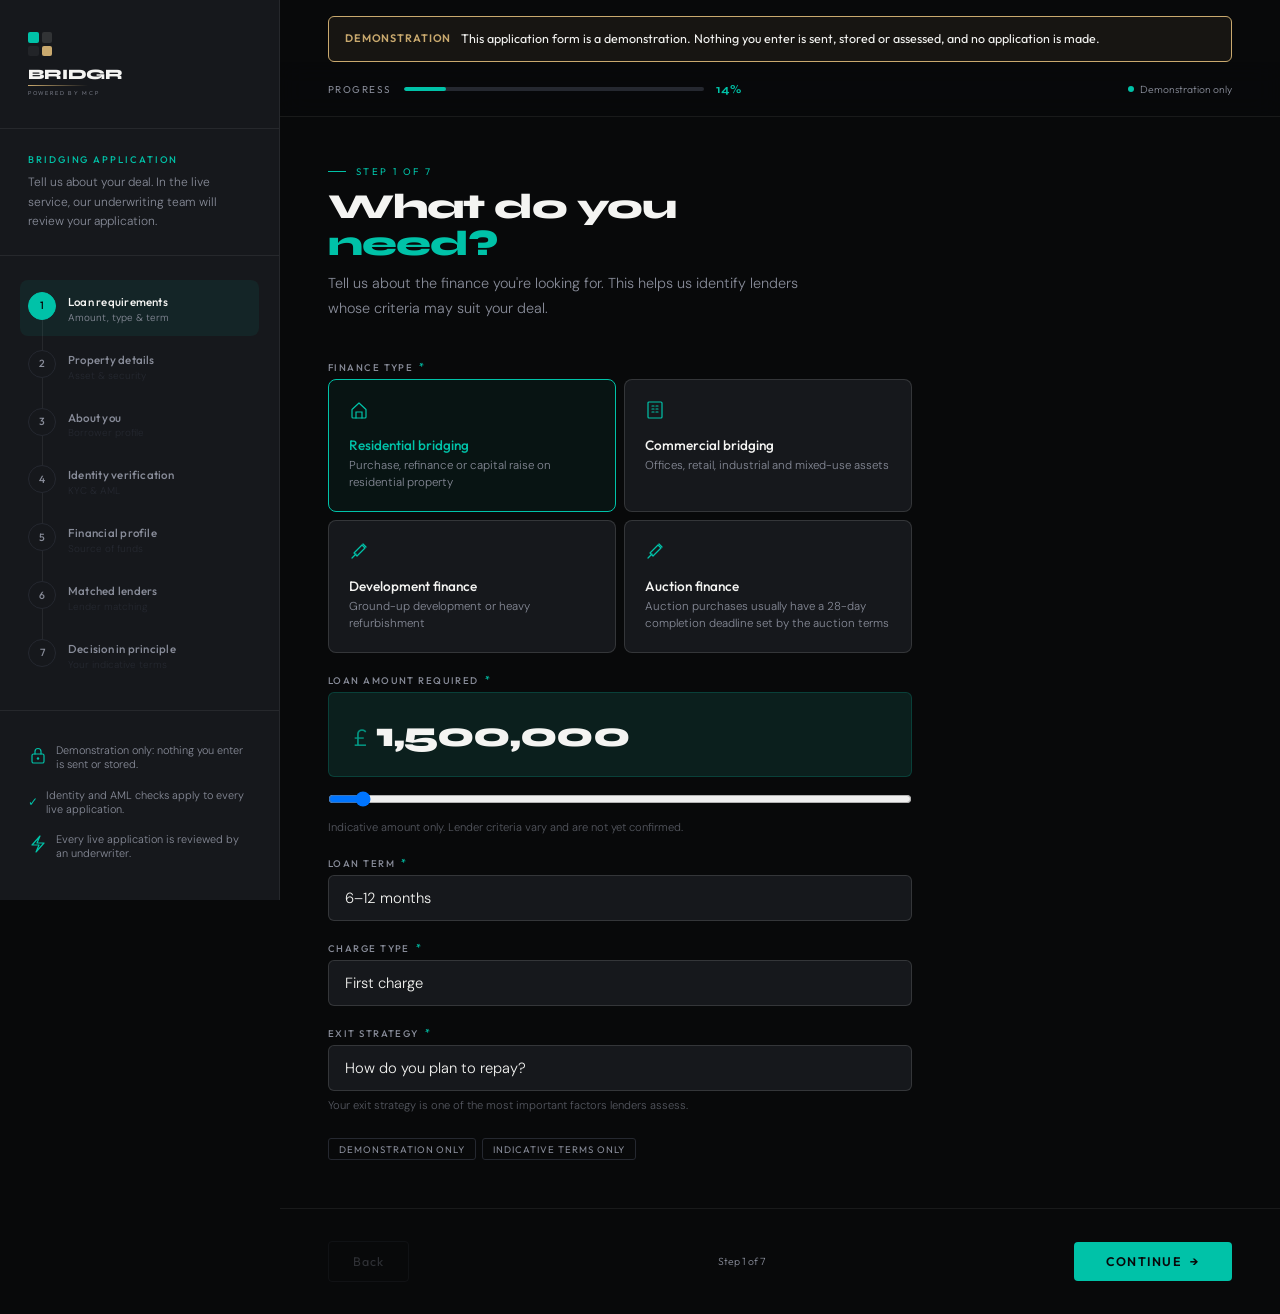
==== commit ca69f0f0: "Restore homepage and rebrand to Bridgr; mark forms as demonstration Co-Authored-By: Claude Sonnet 5." ====
--- a/apply.html
+++ b/apply.html
@@ -3,7 +3,7 @@
 <head>
 <meta charset="UTF-8">
 <meta name="viewport" content="width=device-width, initial-scale=1.0">
-<title>Apply for Bridging Finance — Settra Powered by MCP</title>
+<title>Bridging Application (Demonstration) — Bridgr</title>
 <link href="https://fonts.googleapis.com/css2?family=Syne:wght@400;600;700;800&family=DM+Sans:wght@200;300;400;500&family=Outfit:wght@200;300;400;500;600&display=swap" rel="stylesheet">
 <style>
 :root {
@@ -877,7 +877,28 @@
   padding: 4px 10px;
   border-radius: 3px;
 }
+/* responsive: added for narrow screens (the page had no breakpoints) */
+@media (max-width:900px){
+  .sidebar{display:none}
+  .main{margin-left:0}
+  .topbar{padding:1rem 1.25rem;gap:0.75rem;flex-wrap:wrap}
+  .main>.demo-notice{margin:1rem 1.25rem 0;flex-direction:column;gap:4px}
+  .step-panel{padding:2rem 1.25rem;max-width:100%}
+  .nav-buttons{padding-left:1.25rem;padding-right:1.25rem;gap:0.5rem}
+  .type-cards,.upload-grid,.form-grid-2{grid-template-columns:1fr}
+  .dip-specs{grid-template-columns:1fr 1fr}
+  .match-card{grid-template-columns:1fr}
+  .panel-title{overflow-wrap:anywhere}
+}
+@media (max-width:480px){.dip-specs{grid-template-columns:1fr}}
+@media (max-width:360px){.nav-buttons{flex-wrap:wrap;justify-content:center}.step-counter{order:3;width:100%;text-align:center}.step-panel{padding-left:1rem;padding-right:1rem}}
+@media (prefers-reduced-motion:reduce){*,*::before,*::after{animation-duration:0.01ms!important;animation-iteration-count:1!important;transition-duration:0.01ms!important;scroll-behavior:auto!important}}
+/* demo banner support: keep main column full width */
+/* sidebar is position:fixed, so the grid needs a single column or .main collapses to zero width */
+.app-shell{grid-template-columns:1fr}
+.main>.demo-notice{margin:1rem 3rem 0}
 </style>
+<link rel="stylesheet" href="demo-notice.css">
 </head>
 <body>
 
@@ -892,14 +913,14 @@
         <span style="background:#F4F4F2;opacity:0.06"></span>
         <span style="background:#C9A96E"></span>
       </div>
-      <div class="logo-name">SETTRA</div>
+      <div class="logo-name">BRIDGR</div>
       <div class="logo-line"></div>
       <div class="logo-sub">Powered by MCP</div>
     </div>
 
     <div class="sidebar-intro">
       <div class="sidebar-intro-title">Bridging application</div>
-      <div class="sidebar-intro-body">Complete in 7 minutes. Indicative terms returned instantly. Our underwriting team reviews all cases within 4 hours.</div>
+      <div class="sidebar-intro-body">Tell us about your deal. In the live service, our underwriting team will review your application.</div>
     </div>
 
     <nav class="steps-nav" id="steps-nav">
@@ -928,21 +949,21 @@
         <div class="step-circle" id="sc-4">4</div>
         <div class="step-info">
           <div class="step-label">Identity verification</div>
-          <div class="step-sublabel">KYC & AML — 60 seconds</div>
+          <div class="step-sublabel">KYC & AML</div>
         </div>
       </div>
       <div class="step-item" onclick="goTo(5)">
         <div class="step-circle" id="sc-5">5</div>
         <div class="step-info">
           <div class="step-label">Financial profile</div>
-          <div class="step-sublabel">Open banking</div>
+          <div class="step-sublabel">Source of funds</div>
         </div>
       </div>
       <div class="step-item" onclick="goTo(6)">
         <div class="step-circle" id="sc-6">6</div>
         <div class="step-info">
           <div class="step-label">Matched lenders</div>
-          <div class="step-sublabel">Instant matching</div>
+          <div class="step-sublabel">Lender matching</div>
         </div>
       </div>
       <div class="step-item" onclick="goTo(7)">
@@ -957,15 +978,15 @@
     <div class="sidebar-trust">
       <div class="trust-item">
         <span class="trust-icon"><svg width="20" height="20" viewBox="0 0 20 20" fill="none"><rect x="4" y="9" width="12" height="9" rx="1.5" stroke="#00C2A8" stroke-width="1.2" fill="none"/><path d="M7 9V6.5a3 3 0 016 0V9" stroke="#00C2A8" stroke-width="1.2" stroke-linecap="round" fill="none"/><circle cx="10" cy="13.5" r="1.2" fill="#00C2A8"/></svg></span>
-        <span class="trust-text">256-bit encrypted. Your data is never shared without consent.</span>
+        <span class="trust-text">Demonstration only: nothing you enter is sent or stored.</span>
       </div>
       <div class="trust-item">
         <span class="trust-icon">✓</span>
-        <span class="trust-text">FCA registered. Fully compliant application process.</span>
+        <span class="trust-text">Identity and AML checks apply to every live application.</span>
       </div>
       <div class="trust-item">
         <span class="trust-icon"><svg width="20" height="20" viewBox="0 0 20 20" fill="none"><path d="M12 2L4 11h7l-3 7 8-9h-7l3-7z" stroke="#00C2A8" stroke-width="1.2" fill="none" stroke-linejoin="round"/></svg></span>
-        <span class="trust-text">Underwriting review within 4 hours of submission.</span>
+        <span class="trust-text">Every live application is reviewed by an underwriter.</span>
       </div>
     </div>
   </aside>
@@ -973,7 +994,9 @@
   <!-- ── MAIN ── -->
   <div class="main">
 
-    <!-- Top bar -->
+    <div class="demo-notice" data-demo-notice role="note"><strong>Demonstration</strong><span>This application form is a demonstration. Nothing you enter is sent, stored or assessed, and no application is made.</span></div>
+
+<!-- Top bar -->
     <div class="topbar">
       <div class="topbar-progress">
         <span class="progress-label">Progress</span>
@@ -984,7 +1007,7 @@
       </div>
       <div class="topbar-time">
         <div class="topbar-time-dot"></div>
-        <span id="time-remaining">~7 min remaining</span>
+        <span id="time-remaining">Demonstration only</span>
       </div>
     </div>
 
@@ -992,7 +1015,7 @@
     <div class="step-panel active" id="panel-1">
       <div class="panel-eyebrow">Step 1 of 7</div>
       <h1 class="panel-title">What do you<br><em>need?</em></h1>
-      <p class="panel-sub">Tell us about the finance you're looking for. This takes about 90 seconds and lets us match you to the right lenders instantly.</p>
+      <p class="panel-sub">Tell us about the finance you're looking for. This helps us identify lenders whose criteria may suit your deal.</p>
 
       <div class="form-grid" style="margin-bottom:1.5rem">
         <div class="field span-2">
@@ -1016,7 +1039,7 @@
             <div class="type-card" onclick="selectType(this)">
               <div class="type-card-icon"><svg width="20" height="20" viewBox="0 0 20 20" fill="none"><path d="M13 4l3 3-8 8-3-3 8-8z" stroke="#00C2A8" stroke-width="1.2" fill="none" stroke-linejoin="round"/><path d="M3 17l4-4" stroke="#00C2A8" stroke-width="1.2" stroke-linecap="round"/><path d="M14 3l3 3" stroke="#00C2A8" stroke-width="1.2" stroke-linecap="round"/></svg></div>
               <div class="type-card-title">Auction finance</div>
-              <div class="type-card-desc">Fast completion required — typically within 28 days</div>
+              <div class="type-card-desc">Auction purchases usually have a 28-day completion deadline set by the auction terms</div>
             </div>
           </div>
         </div>
@@ -1030,7 +1053,7 @@
           <input type="range" min="100000" max="30000000" step="50000" value="1500000"
             oninput="document.getElementById('loan-display').textContent=Number(this.value).toLocaleString('en-GB')"
             style="margin-bottom:6px">
-          <div class="field-hint">£100,000 minimum · £30m+ available for complex transactions</div>
+          <div class="field-hint">Indicative amount only. Lender criteria vary and are not yet confirmed.</div>
         </div>
 
         <div class="field">
@@ -1070,8 +1093,7 @@
       </div>
 
       <div class="tag-row">
-        <span class="tag">Same-day DIP available</span>
-        <span class="tag">No credit check at this stage</span>
+        <span class="tag">Demonstration only</span>
         <span class="tag">Indicative terms only</span>
       </div>
     </div>
@@ -1134,7 +1156,7 @@
           <div class="toggle-row">
             <div class="toggle-label-wrap">
               <span class="toggle-label">Auction purchase</span>
-              <span class="toggle-sub">Requires completion within 28 days of exchange</span>
+              <span class="toggle-sub">Auction terms usually set a 28-day completion deadline</span>
             </div>
             <label class="toggle">
               <input type="checkbox">
@@ -1165,7 +1187,7 @@
 
       <div class="info-box">
         <span class="info-box-icon">ℹ</span>
-        <span class="info-box-text">We do not conduct a credit check or instruct a valuation at this stage. Property details are used solely to match your application to suitable lenders.</span>
+        <span class="info-box-text">Property details help us identify suitable lenders. This form is a demonstration and does not send or store your answers.</span>
       </div>
     </div>
 
@@ -1249,7 +1271,7 @@
               <input class="field-input" type="text" placeholder="Firm name">
             </div>
             <div class="field">
-              <div class="field-label">FCA number</div>
+              <div class="field-label">FCA number (if applicable)</div>
               <input class="field-input" type="text" placeholder="FCA registration number">
             </div>
           </div>
@@ -1261,14 +1283,14 @@
     <div class="step-panel" id="panel-4">
       <div class="panel-eyebrow">Step 4 of 7</div>
       <h1 class="panel-title">Verify your<br><em>identity.</em></h1>
-      <p class="panel-sub">We're required by law to verify who you are before connecting you with lenders. This takes under 60 seconds and your data is fully encrypted.</p>
+      <p class="panel-sub">Identity verification is required before we can connect you with lenders. This step is shown for illustration; the live service will explain exactly how it works.</p>
 
       <div class="upload-grid" style="margin-bottom:1.5rem">
-        <div class="upload-zone uploaded" onclick="toggleUpload(this)">
-          <div class="upload-icon">✓</div>
+        <div class="upload-zone" onclick="toggleUpload(this)">
+<div class="upload-icon"><svg width="20" height="20" viewBox="0 0 20 20" fill="none"><rect x="3" y="4" width="14" height="12" rx="1.5" stroke="currentColor" stroke-width="1.2"/><circle cx="8" cy="9" r="2" stroke="currentColor" stroke-width="1.2"/><path d="M12 8h3M12 11h3" stroke="currentColor" stroke-width="1.2" stroke-linecap="round"/></svg></div>
           <div class="upload-title">Passport or driving licence</div>
           <div class="upload-sub">Government-issued photo ID. Front and back if driving licence.</div>
-          <span class="upload-btn">Uploaded ✓</span>
+          <span class="upload-btn">Upload document</span>
         </div>
         <div class="upload-zone" onclick="toggleUpload(this)">
           <div class="upload-icon"><svg width="20" height="20" viewBox="0 0 20 20" fill="none"><path d="M5 2h7l4 4v12a1 1 0 01-1 1H5a1 1 0 01-1-1V3a1 1 0 011-1z" stroke="#00C2A8" stroke-width="1.2" fill="none"/><path d="M12 2v4h4M7 9h6M7 12h6M7 15h4" stroke="#00C2A8" stroke-width="1.2" stroke-linecap="round"/></svg></div>
@@ -1292,19 +1314,19 @@
 
       <div class="info-box">
         <span class="info-box-icon"><svg width="20" height="20" viewBox="0 0 20 20" fill="none"><rect x="4" y="9" width="12" height="9" rx="1.5" stroke="#00C2A8" stroke-width="1.2" fill="none"/><path d="M7 9V6.5a3 3 0 016 0V9" stroke="#00C2A8" stroke-width="1.2" stroke-linecap="round" fill="none"/><circle cx="10" cy="13.5" r="1.2" fill="#00C2A8"/></svg></span>
-        <span class="info-box-text">Your identity documents are verified using bank-grade encryption and are never stored beyond the compliance requirement period. AML and PEP screening is conducted automatically — most checks complete in under 30 seconds.</span>
+        <span class="info-box-text">In this demonstration no documents are uploaded or stored. In the live service we will explain how your documents are handled and how long they are kept.</span>
       </div>
 
       <div class="divider"></div>
 
       <div class="checklist">
-        <div class="check-item done">
-          <div class="check-circle">✓</div>
-          <span class="check-text">AML screening complete</span>
-        </div>
-        <div class="check-item done">
-          <div class="check-circle">✓</div>
-          <span class="check-text">PEPs & sanctions check passed</span>
+        <div class="check-item">
+<div class="check-circle"></div>
+<span class="check-text">AML screening — not run in demonstration</span>
+        </div>
+        <div class="check-item">
+<div class="check-circle"></div>
+<span class="check-text">PEP &amp; sanctions screening — not run in demonstration</span>
         </div>
         <div class="check-item">
           <div class="check-circle"></div>
@@ -1321,14 +1343,14 @@
     <div class="step-panel" id="panel-5">
       <div class="panel-eyebrow">Step 5 of 7</div>
       <h1 class="panel-title">Financial<br><em>profile.</em></h1>
-      <p class="panel-sub">Connect your bank account securely via open banking — or upload statements manually. This eliminates paperwork and speeds up underwriting significantly.</p>
+      <p class="panel-sub">In the live service you will be able to provide bank statements and source-of-funds evidence. Nothing is uploaded in this demonstration.</p>
 
       <div class="ob-card" style="margin-bottom:1.5rem">
         <div class="ob-icon"><svg width="20" height="20" viewBox="0 0 20 20" fill="none"><path d="M12 2L4 11h7l-3 7 8-9h-7l3-7z" stroke="#00C2A8" stroke-width="1.2" fill="none" stroke-linejoin="round"/></svg></div>
         <div class="ob-body">
-          <div class="ob-title">Connect via Open Banking — recommended</div>
-          <div class="ob-desc">Securely share 3 months of transactions in seconds. No PDFs, no printing, no scanning. Uses TrueLayer — the same technology trusted by major UK banks. Read-only access, revocable at any time.</div>
-          <button class="ob-btn">Connect your bank →</button>
+          <div class="ob-title">Open banking — not available</div>
+          <div class="ob-desc">Bank connection is not available in this demonstration.</div>
+          <button class="ob-btn" disabled aria-disabled="true">Not available in demo</button>
         </div>
       </div>
 
@@ -1353,7 +1375,7 @@
 
       <div class="info-box" style="margin-top:1.25rem">
         <span class="info-box-icon">ℹ</span>
-        <span class="info-box-text">Source of funds verification is a legal requirement for all bridging transactions. Lenders are obligated to understand where your deposit and equity are coming from. Providing this now avoids delays at underwriting stage.</span>
+        <span class="info-box-text">Lenders will need to understand where your deposit and equity are coming from, so we will ask for source-of-funds evidence in the live service.</span>
       </div>
     </div>
 
@@ -1361,34 +1383,34 @@
     <div class="step-panel" id="panel-6">
       <div class="panel-eyebrow">Step 6 of 7</div>
       <h1 class="panel-title">Your matched<br><em>lenders.</em></h1>
-      <p class="panel-sub">Based on your application, our matching engine has identified the lenders most likely to approve your deal. Ranked by approval probability and speed.</p>
+      <p class="panel-sub">Illustrative layout only. In the live service, this step will show lenders whose criteria may suit your deal. No lenders have been matched and no figures below are real.</p>
 
       <div style="display:flex;align-items:center;gap:10px;padding:0.85rem 1rem;background:rgba(0,194,168,0.06);border:1px solid rgba(0,194,168,0.15);border-radius:6px;margin-bottom:0.5rem">
         <span style="font-size:1rem"><svg width="20" height="20" viewBox="0 0 20 20" fill="none"><path d="M12 2L4 11h7l-3 7 8-9h-7l3-7z" stroke="#00C2A8" stroke-width="1.2" fill="none" stroke-linejoin="round"/></svg></span>
-        <span style="font-size:0.78rem;font-weight:300;color:var(--chalk-dim);line-height:1.5">4 lenders matched from a panel of 40+. Ranked by <strong style="color:var(--chalk);font-weight:500">approval probability</strong>, not commission.</span>
+        <span style="font-size:0.78rem;font-weight:300;color:var(--chalk-dim);line-height:1.5"><strong style="color:var(--chalk);font-weight:500">Illustrative layout.</strong> No lenders are matched in this demonstration.</span>
       </div>
 
       <div class="match-cards">
         <div class="match-card top">
           <div class="match-card-left">
-            <div class="match-top-badge"><svg width="20" height="20" viewBox="0 0 20 20" fill="none"><path d="M12 2L4 11h7l-3 7 8-9h-7l3-7z" stroke="#00C2A8" stroke-width="1.2" fill="none" stroke-linejoin="round"/></svg> Best match</div>
-            <div class="match-lender-name">Specialist Lender A</div>
+            <div class="match-top-badge"><svg width="20" height="20" viewBox="0 0 20 20" fill="none"><path d="M12 2L4 11h7l-3 7 8-9h-7l3-7z" stroke="#00C2A8" stroke-width="1.2" fill="none" stroke-linejoin="round"/></svg> Layout example</div>
+            <div class="match-lender-name">Example lender A</div>
             <div class="match-specs">
               <div class="match-spec-item">
                 <div class="match-spec-label">Rate</div>
-                <div class="match-spec-val">0.79%/mo</div>
+                <div class="match-spec-val">—</div>
               </div>
               <div class="match-spec-item">
                 <div class="match-spec-label">Arrangement</div>
-                <div class="match-spec-val">1.5%</div>
+                <div class="match-spec-val">—</div>
               </div>
               <div class="match-spec-item">
                 <div class="match-spec-label">Completion</div>
-                <div class="match-spec-val">5–7 days</div>
+                <div class="match-spec-val">—</div>
               </div>
               <div class="match-spec-item">
                 <div class="match-spec-label">Max LTV</div>
-                <div class="match-spec-val">75%</div>
+                <div class="match-spec-val">—</div>
               </div>
             </div>
           </div>
@@ -1396,29 +1418,29 @@
             <div class="match-prob-ring" style="background:rgba(0,194,168,0.12);border:2px solid rgba(0,194,168,0.4)">
               <span class="match-prob-pct" style="color:var(--teal)">94%</span>
             </div>
-            <div class="match-prob-label">Approval<br>probability</div>
+            <div class="match-prob-label">Fit<br>indicator</div>
           </div>
         </div>
 
         <div class="match-card">
           <div class="match-card-left">
-            <div class="match-lender-name">Specialist Lender B</div>
+            <div class="match-lender-name">Example lender B</div>
             <div class="match-specs">
               <div class="match-spec-item">
                 <div class="match-spec-label">Rate</div>
-                <div class="match-spec-val">0.85%/mo</div>
+                <div class="match-spec-val">—</div>
               </div>
               <div class="match-spec-item">
                 <div class="match-spec-label">Arrangement</div>
-                <div class="match-spec-val">2.0%</div>
+                <div class="match-spec-val">—</div>
               </div>
               <div class="match-spec-item">
                 <div class="match-spec-label">Completion</div>
-                <div class="match-spec-val">3–5 days</div>
+                <div class="match-spec-val">—</div>
               </div>
               <div class="match-spec-item">
                 <div class="match-spec-label">Max LTV</div>
-                <div class="match-spec-val">80%</div>
+                <div class="match-spec-val">—</div>
               </div>
             </div>
           </div>
@@ -1426,29 +1448,29 @@
             <div class="match-prob-ring" style="background:rgba(58,191,138,0.1);border:2px solid rgba(58,191,138,0.3)">
               <span class="match-prob-pct" style="color:var(--success)">87%</span>
             </div>
-            <div class="match-prob-label">Approval<br>probability</div>
+            <div class="match-prob-label">Fit<br>indicator</div>
           </div>
         </div>
 
         <div class="match-card">
           <div class="match-card-left">
-            <div class="match-lender-name">Specialist Lender C</div>
+            <div class="match-lender-name">Example lender C</div>
             <div class="match-specs">
               <div class="match-spec-item">
                 <div class="match-spec-label">Rate</div>
-                <div class="match-spec-val">0.92%/mo</div>
+                <div class="match-spec-val">—</div>
               </div>
               <div class="match-spec-item">
                 <div class="match-spec-label">Arrangement</div>
-                <div class="match-spec-val">1.75%</div>
+                <div class="match-spec-val">—</div>
               </div>
               <div class="match-spec-item">
                 <div class="match-spec-label">Completion</div>
-                <div class="match-spec-val">7–10 days</div>
+                <div class="match-spec-val">—</div>
               </div>
               <div class="match-spec-item">
                 <div class="match-spec-label">Max LTV</div>
-                <div class="match-spec-val">70%</div>
+                <div class="match-spec-val">—</div>
               </div>
             </div>
           </div>
@@ -1456,29 +1478,29 @@
             <div class="match-prob-ring" style="background:rgba(224,154,58,0.1);border:2px solid rgba(224,154,58,0.3)">
               <span class="match-prob-pct" style="color:var(--warning)">71%</span>
             </div>
-            <div class="match-prob-label">Approval<br>probability</div>
+            <div class="match-prob-label">Fit<br>indicator</div>
           </div>
         </div>
 
         <div class="match-card">
           <div class="match-card-left">
-            <div class="match-lender-name">Specialist Lender D</div>
+            <div class="match-lender-name">Example lender D</div>
             <div class="match-specs">
               <div class="match-spec-item">
                 <div class="match-spec-label">Rate</div>
-                <div class="match-spec-val">1.10%/mo</div>
+                <div class="match-spec-val">—</div>
               </div>
               <div class="match-spec-item">
                 <div class="match-spec-label">Arrangement</div>
-                <div class="match-spec-val">2.0%</div>
+                <div class="match-spec-val">—</div>
               </div>
               <div class="match-spec-item">
                 <div class="match-spec-label">Completion</div>
-                <div class="match-spec-val">5–8 days</div>
+                <div class="match-spec-val">—</div>
               </div>
               <div class="match-spec-item">
                 <div class="match-spec-label">Max LTV</div>
-                <div class="match-spec-val">80%</div>
+                <div class="match-spec-val">—</div>
               </div>
             </div>
           </div>
@@ -1486,7 +1508,7 @@
             <div class="match-prob-ring" style="background:rgba(136,140,153,0.1);border:2px solid rgba(136,140,153,0.2)">
               <span class="match-prob-pct" style="color:var(--steel)">58%</span>
             </div>
-            <div class="match-prob-label">Approval<br>probability</div>
+            <div class="match-prob-label">Fit<br>indicator</div>
           </div>
         </div>
       </div>
@@ -1496,75 +1518,55 @@
     <div class="step-panel" id="panel-7">
       <div class="panel-eyebrow">Step 7 of 7</div>
       <h1 class="panel-title">Your decision<br>in <em>principle.</em></h1>
-      <p class="panel-sub">Based on your application and our lender matching, here are your indicative terms. A member of our underwriting team will contact you within 4 hours to confirm and progress.</p>
+      <p class="panel-sub">Illustrative layout only. No Decision in Principle is issued in this demonstration and no figures below are real.</p>
 
       <div class="dip-result">
         <div class="dip-icon"><svg width="20" height="20" viewBox="0 0 20 20" fill="none"><path d="M12 2L4 11h7l-3 7 8-9h-7l3-7z" stroke="#00C2A8" stroke-width="1.2" fill="none" stroke-linejoin="round"/></svg></div>
-        <div class="dip-title">Indicative terms available</div>
-        <div class="dip-amount">£1,500,000</div>
-        <div class="dip-sub">Decision in Principle — subject to full underwriting and valuation</div>
+        <div class="dip-title">Indicative terms — example layout</div>
+        <div class="dip-amount">—</div>
+        <div class="dip-sub">Decision in Principle (not issued in demonstration)</div>
         <div class="dip-specs">
           <div class="dip-spec">
             <div class="dip-spec-label">Best rate</div>
-            <div class="dip-spec-val">0.79% / mo</div>
+            <div class="dip-spec-val">—</div>
           </div>
           <div class="dip-spec">
             <div class="dip-spec-label">Term</div>
-            <div class="dip-spec-val">6–12 months</div>
+            <div class="dip-spec-val">—</div>
           </div>
           <div class="dip-spec">
             <div class="dip-spec-label">LTV</div>
-            <div class="dip-spec-val">60% LTV</div>
+            <div class="dip-spec-val">—</div>
           </div>
           <div class="dip-spec">
             <div class="dip-spec-label">Arrangement fee</div>
-            <div class="dip-spec-val">From 1.5%</div>
+            <div class="dip-spec-val">—</div>
           </div>
           <div class="dip-spec">
             <div class="dip-spec-label">Completion</div>
-            <div class="dip-spec-val">From 5 days</div>
+            <div class="dip-spec-val">—</div>
           </div>
           <div class="dip-spec">
             <div class="dip-spec-label">Lenders matched</div>
-            <div class="dip-spec-val">4 lenders</div>
+            <div class="dip-spec-val">—</div>
           </div>
         </div>
       </div>
 
       <div class="checklist">
-        <div class="check-item done">
-          <div class="check-circle">✓</div>
-          <span class="check-text">Application submitted successfully</span>
-        </div>
-        <div class="check-item done">
-          <div class="check-circle">✓</div>
-          <span class="check-text">Identity verification complete</span>
-        </div>
-        <div class="check-item done">
-          <div class="check-circle">✓</div>
-          <span class="check-text">4 lenders matched to your deal</span>
-        </div>
-        <div class="check-item done">
-          <div class="check-circle">✓</div>
-          <span class="check-text">Indicative terms generated</span>
-        </div>
-        <div class="check-item">
-          <div class="check-circle"></div>
-          <span class="check-text">Underwriting review — within 4 hours</span>
-        </div>
-        <div class="check-item">
-          <div class="check-circle"></div>
-          <span class="check-text">Formal offer letter — typically 24–48 hours</span>
-        </div>
-      </div>
-
-      <div class="info-box">
-        <span class="info-box-icon" style="color:var(--teal)"><svg width="14" height="14" viewBox="0 0 20 20" fill="none"><path d="M5 3c1 0 2 0 2.5 1.5L8.5 7c.3.8 0 1.3-.5 1.8L7 9.8c.8 1.8 2.4 3.4 4.2 4.2l1-1c.5-.5 1-.8 1.8-.5l2.5 1c1.5.5 1.5 1.5 1.5 2.5 0 1.7-1.3 3-3 3-6 0-11-5-11-11 0-1.7 1.3-3 3-3z" stroke="#00C2A8" stroke-width="1.2" stroke-linejoin="round" fill="none"/></svg></span>
-        <span class="info-box-text">Alexander Saphundshiev, Head of Underwriting, will personally review your application. You'll receive a call or email within 4 business hours. Reference: <strong style="color:var(--chalk);font-weight:500">MCP-2025-00847</strong></span>
-      </div>
-    </div>
-
-    <!-- NAV BUTTONS -->
+<div class="check-item"><div class="check-circle"></div><span class="check-text">Application — not submitted (demonstration)</span></div>
+<div class="check-item"><div class="check-circle"></div><span class="check-text">Identity verification — not run</span></div>
+<div class="check-item"><div class="check-circle"></div><span class="check-text">Lender matching — not run</span></div>
+<div class="check-item"><div class="check-circle"></div><span class="check-text">Underwriting review — live service only</span></div>
+</div>
+
+<div class="info-box">
+<span class="info-box-icon">ℹ</span>
+<span class="info-box-text">This is a demonstration of the application journey. Nothing has been submitted, sent or stored, and no reference number has been issued.</span>
+</div>
+</div>
+
+<!-- NAV BUTTONS -->
     <div class="nav-buttons">
       <button class="btn-back" id="btn-back" onclick="prevStep()" disabled>Back</button>
       <span class="step-counter" id="step-counter">Step 1 of 7</span>
@@ -1579,13 +1581,7 @@
 const totalSteps = 7;
 
 const timeLabels = [
-  '~7 min remaining',
-  '~5 min remaining',
-  '~4 min remaining',
-  '~2 min remaining',
-  '~1 min remaining',
-  '~30 sec remaining',
-  'Complete'
+'Demonstration only','Demonstration only','Demonstration only','Demonstration only','Demonstration only','Demonstration only','Demonstration only'
 ];
 const progressPcts = [14, 28, 42, 57, 71, 85, 100];
 
@@ -1653,8 +1649,18 @@
       sub = document.createElement('button');
       sub.id = 'btn-submit-final';
       sub.className = 'btn-submit';
-      sub.textContent = 'Submit application';
-      sub.onclick = () => alert('Application submitted! Reference: MCP-2025-00847\n\nAlexander Saphundshiev will review your case within 4 hours.');
+      sub.textContent = 'Submit (demonstration)';
+      sub.onclick = () => {
+  let r = document.getElementById('demo-result');
+  if (!r) {
+    r = document.createElement('div');
+    r.id = 'demo-result';
+    r.className = 'demo-result';
+    r.setAttribute('role', 'status');
+    document.querySelector('.nav-buttons').insertAdjacentElement('afterend', r);
+  }
+  r.textContent = 'Demonstration only. Nothing has been submitted, sent or stored, and no reference number has been issued.';
+};
       document.querySelector('.nav-buttons').appendChild(sub);
     }
   } else {
--- a/demo-notice.css
+++ b/demo-notice.css
@@ -0,0 +1,6 @@
+/* Demonstration notice: shown on every page that contains a form which does not yet submit anywhere. */
+.demo-notice{display:flex;align-items:flex-start;gap:10px;margin:0 0 1.25rem;padding:0.8rem 1rem;border:1px solid var(--gold,#C9A96E);border-radius:6px;background:rgba(201,169,110,0.08);color:var(--chalk,#F4F4F2);font-family:'Outfit',sans-serif;font-size:0.78rem;font-weight:400;line-height:1.5}
+.demo-notice strong{font-weight:600;color:var(--gold,#C9A96E);letter-spacing:0.08em;text-transform:uppercase;font-size:0.68rem;white-space:nowrap}
+.demo-result{margin-top:1rem;padding:0.8rem 1rem;border:1px solid var(--gold,#C9A96E);border-radius:6px;background:rgba(201,169,110,0.08);color:var(--chalk,#F4F4F2);font-family:'Outfit',sans-serif;font-size:0.82rem;line-height:1.5}
+button[disabled].ob-btn{opacity:0.5;cursor:not-allowed}
+@media (prefers-reduced-motion:reduce){.demo-notice,.demo-result{transition:none;animation:none}}
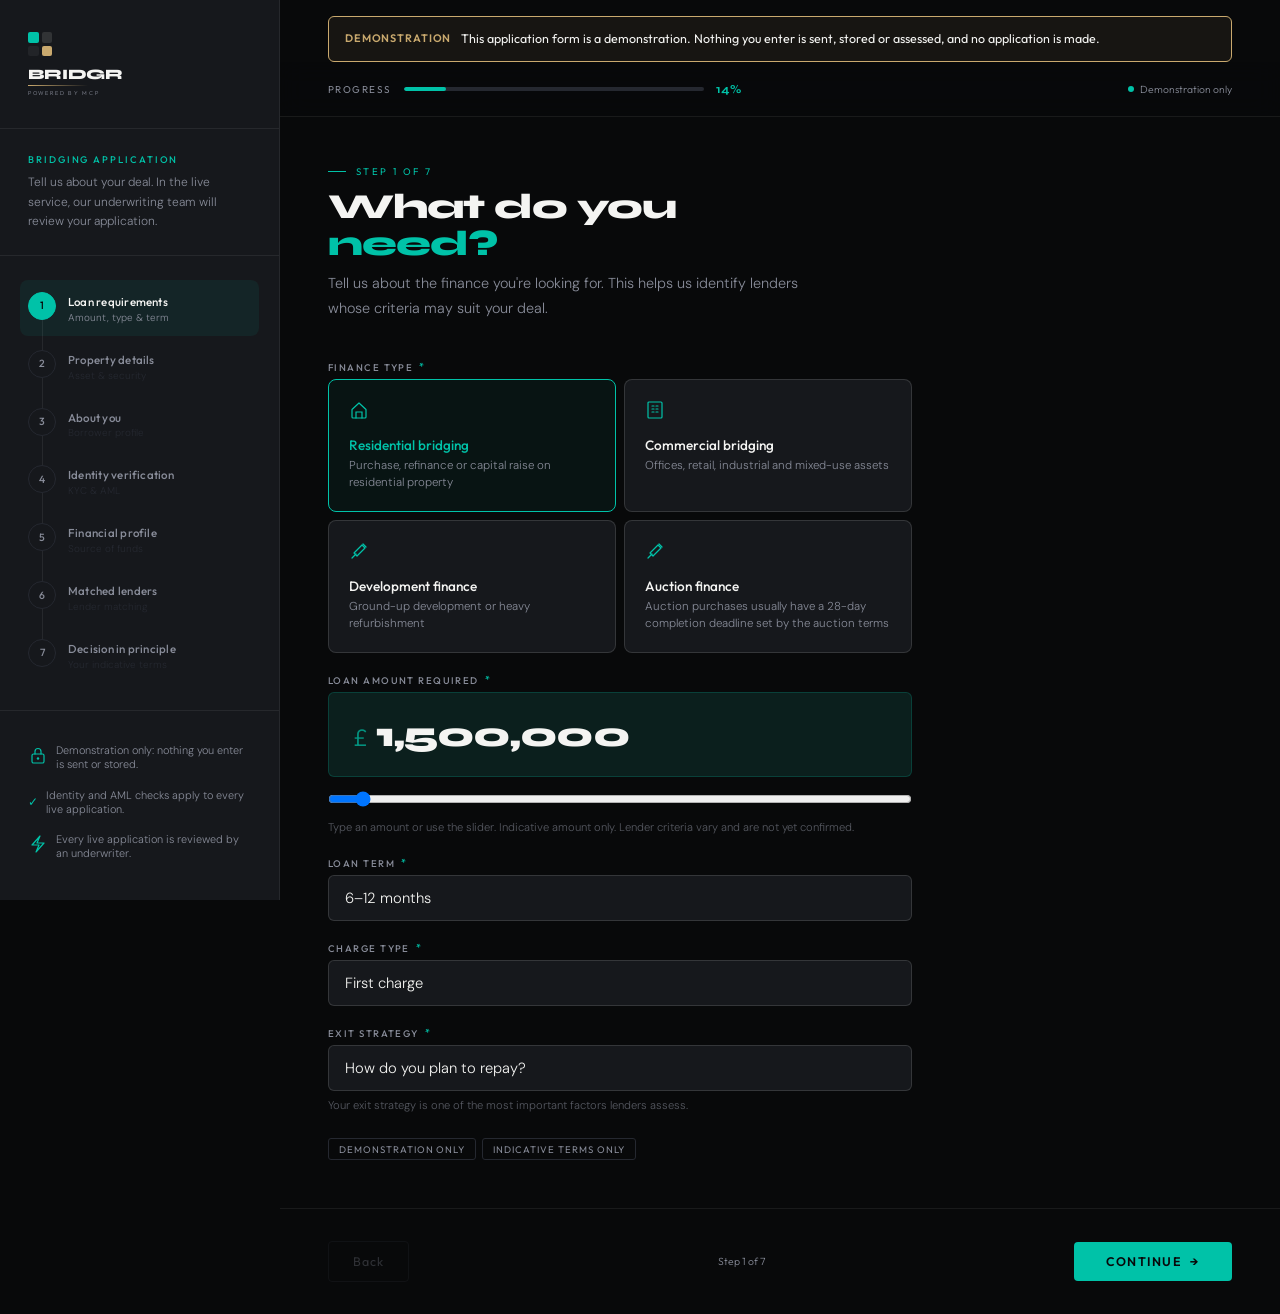
==== commit 78e65f6c: "BR-003: make application loan amount editable (typed input with GBP formatting and validation) Co-Au" ====
--- a/apply.html
+++ b/apply.html
@@ -384,6 +384,12 @@
   line-height: 1.5;
 }
 
+/* Amount input: the amount is typed (or set by the slider) in the display box */
+.amount-input{background:transparent;border:0;outline:0;padding:0;margin:0;width:100%;min-width:0;font-family:'Syne',sans-serif;font-weight:800;font-size:2.2rem;letter-spacing:-0.04em;color:var(--chalk)}
+.amount-display:focus-within{border-color:var(--teal)}
+.amount-display.invalid{border-color:#E05252}
+.field-hint.error{color:#E05252}
+@media (max-width:480px){.amount-input{font-size:1.8rem}}
 /* Amount display */
 .amount-display {
   background: var(--deep-teal);
@@ -1048,12 +1054,12 @@
           <div class="field-label">Loan amount required <span class="field-required">*</span></div>
           <div class="amount-display">
             <span class="amount-prefix">£</span>
-            <span class="amount-val" id="loan-display">1,500,000</span>
-          </div>
-          <input type="range" min="100000" max="30000000" step="50000" value="1500000"
-            oninput="document.getElementById('loan-display').textContent=Number(this.value).toLocaleString('en-GB')"
+            <input type="text" class="amount-val amount-input" id="loan-amount" inputmode="numeric" autocomplete="off" value="1,500,000" aria-label="Loan amount required in pounds" aria-describedby="loan-amount-msg" oninput="amountTyped(this)" onblur="amountCommit(this)">
+          </div>
+          <input type="range" id="loan-slider" min="100000" max="30000000" step="50000" value="1500000" aria-label="Loan amount slider"
+            oninput="amountSlid(this)"
             style="margin-bottom:6px">
-          <div class="field-hint">Indicative amount only. Lender criteria vary and are not yet confirmed.</div>
+          <div class="field-hint" id="loan-amount-msg" role="status">Type an amount or use the slider. Indicative amount only. Lender criteria vary and are not yet confirmed.</div>
         </div>
 
         <div class="field">
@@ -1591,7 +1597,46 @@
   updateUI();
 }
 
+const AMOUNT_HINT = 'Type an amount or use the slider. Indicative amount only. Lender criteria vary and are not yet confirmed.';
+function amountValue() {
+  const n = parseInt(String(document.getElementById('loan-amount').value).replace(/[^0-9]/g, ''), 10);
+  return isNaN(n) ? 0 : n;
+}
+function amountMessage(msg, isError) {
+  const m = document.getElementById('loan-amount-msg');
+  m.textContent = msg; m.classList.toggle('error', !!isError);
+  const inp = document.getElementById('loan-amount');
+  inp.closest('.amount-display').classList.toggle('invalid', !!isError);
+  inp.setAttribute('aria-invalid', isError ? 'true' : 'false');
+}
+function amountTyped(el) {
+  // digits only, UK thousands separators, caret kept next to the same digit
+  const digitsBefore = el.value.slice(0, el.selectionStart).replace(/[^0-9]/g, '').length;
+  const digits = el.value.replace(/[^0-9]/g, '').replace(/^0+/, '').slice(0, 10);
+  el.value = digits ? Number(digits).toLocaleString('en-GB') : '';
+  let pos = 0, seen = 0;
+  while (pos < el.value.length && seen < digitsBefore) { if (/[0-9]/.test(el.value[pos])) seen++; pos++; }
+  el.setSelectionRange(pos, pos);
+  const n = amountValue();
+  if (n) document.getElementById('loan-slider').value = Math.min(Math.max(n, 100000), 30000000);
+  amountMessage(AMOUNT_HINT, false);
+}
+function amountSlid(slider) {
+  document.getElementById('loan-amount').value = Number(slider.value).toLocaleString('en-GB');
+  amountMessage(AMOUNT_HINT, false);
+}
+function amountValid(showMsg) {
+  if (amountValue() < 1) { if (showMsg) amountMessage('Please enter the loan amount you need, in pounds.', true); return false; }
+  return true;
+}
+function amountCommit(el) {
+  if (!amountValid(true)) return;
+  const n = amountValue();
+  el.value = n.toLocaleString('en-GB');
+  amountMessage(n < 100000 || n > 30000000 ? 'This is outside the range the slider covers. You can still continue; lender criteria vary and are not yet confirmed.' : AMOUNT_HINT, false);
+}
 function nextStep() {
+  if (currentStep === 1 && !amountValid(true)) { document.getElementById('loan-amount').focus(); return; }
   if (currentStep < totalSteps) {
     currentStep++;
     updateUI();
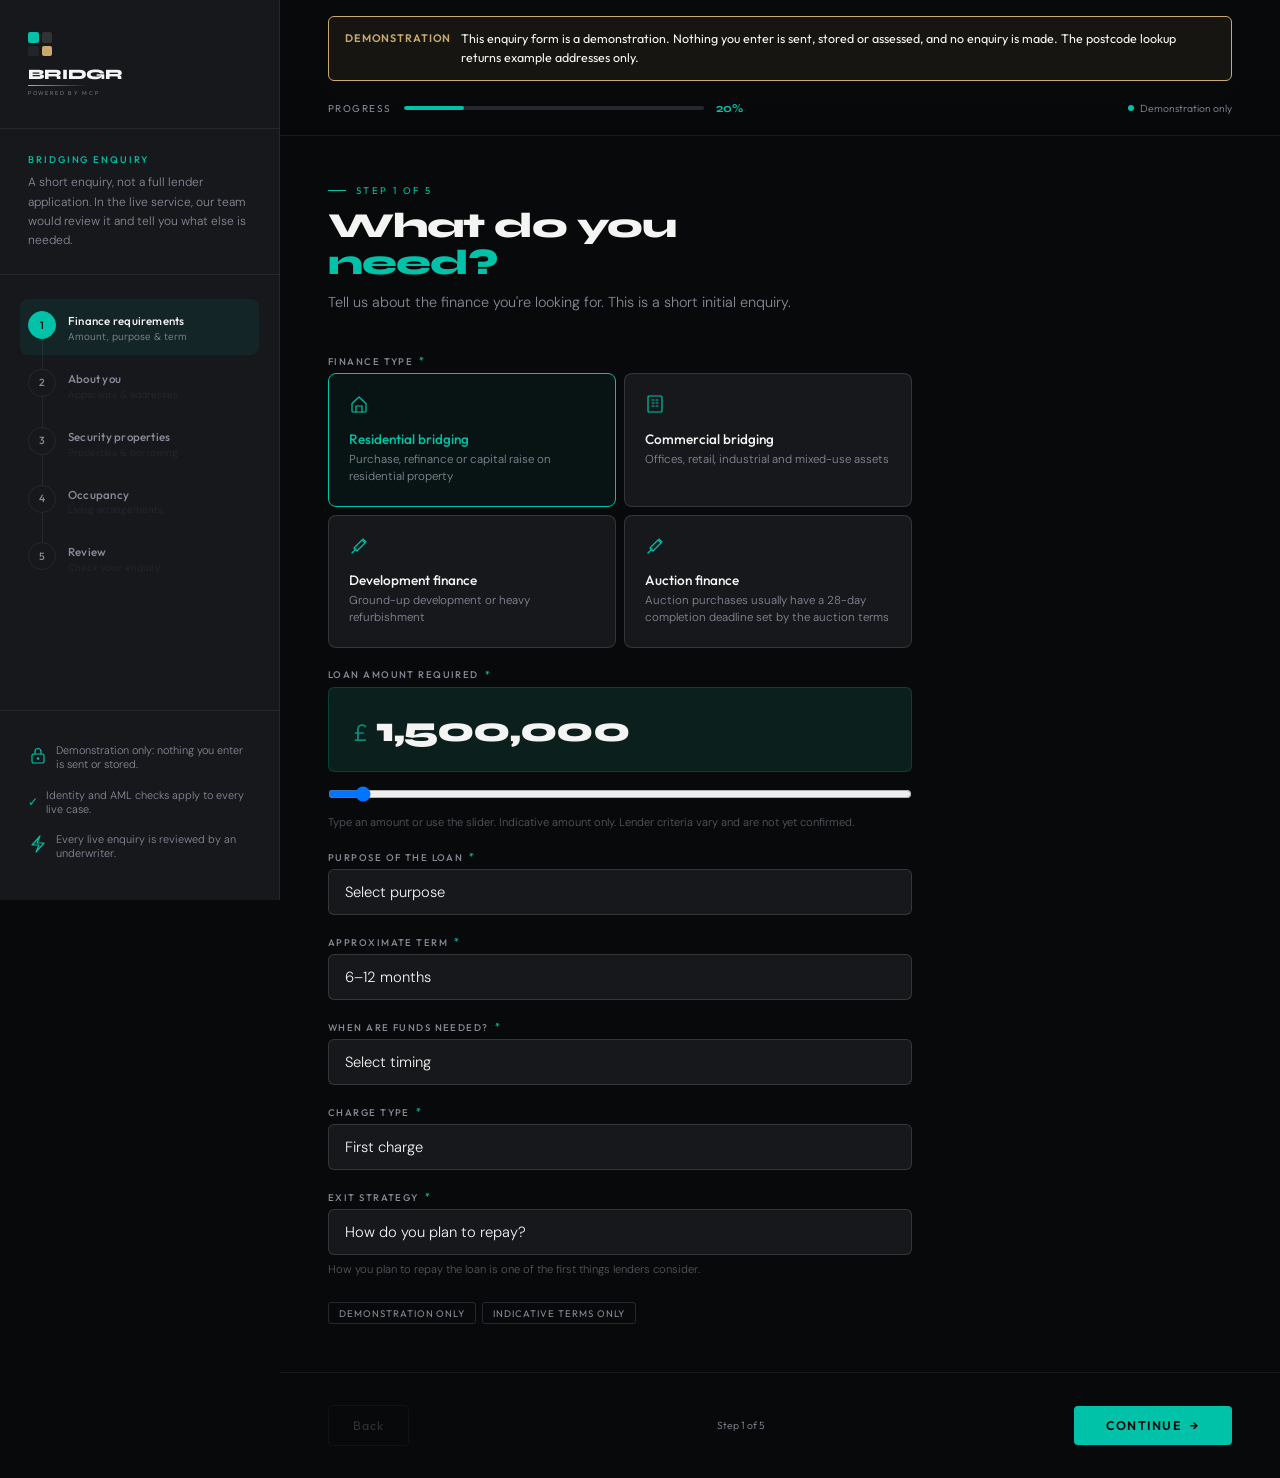
==== commit 94cdbb87: "BR-004: replace seven-step application with short enquiry journey - Five-step demonstration enquiry:" ====
--- a/apply.html
+++ b/apply.html
@@ -3,7 +3,7 @@
 <head>
 <meta charset="UTF-8">
 <meta name="viewport" content="width=device-width, initial-scale=1.0">
-<title>Bridging Application (Demonstration) — Bridgr</title>
+<title>Bridging Enquiry (Demonstration) — Bridgr</title>
 <link href="https://fonts.googleapis.com/css2?family=Syne:wght@400;600;700;800&family=DM+Sans:wght@200;300;400;500&family=Outfit:wght@200;300;400;500;600&display=swap" rel="stylesheet">
 <style>
 :root {
@@ -883,6 +883,47 @@
   padding: 4px 10px;
   border-radius: 3px;
 }
+
+/* ── BR-004 enquiry components ── */
+.block-title{font-family:'Outfit',sans-serif;font-size:0.6rem;font-weight:500;letter-spacing:0.18em;text-transform:uppercase;color:var(--teal);margin:0 0 0.75rem}
+.addr-lookup{display:flex;gap:8px;margin-bottom:6px}
+.addr-lookup .field-input{flex:1;min-width:0}
+.addr-btn,.btn-add{font-family:'Outfit',sans-serif;font-size:0.72rem;font-weight:500;letter-spacing:0.08em;text-transform:uppercase;color:var(--teal);background:transparent;border:1px solid rgba(0,194,168,0.4);border-radius:6px;padding:0 16px;min-height:44px;cursor:pointer;transition:background 0.2s,border-color 0.2s}
+.addr-btn:hover,.btn-add:hover{background:rgba(0,194,168,0.08);border-color:var(--teal)}
+.btn-add{width:100%;margin-top:1rem;border-style:dashed}
+.btn-add[disabled]{opacity:0.4;cursor:not-allowed}
+.btn-link{background:none;border:0;color:var(--steel);font-family:'Outfit',sans-serif;font-size:0.7rem;letter-spacing:0.08em;text-transform:uppercase;cursor:pointer;padding:6px 0;min-height:32px;text-decoration:underline}
+.btn-link:hover{color:#E05252}
+.addr-results{display:flex;flex-direction:column;gap:4px;margin:6px 0 10px}
+.addr-results[hidden]{display:none}
+.addr-result{text-align:left;background:var(--carbon);border:1px solid var(--border-md);color:var(--chalk);font-family:'DM Sans',sans-serif;font-size:0.85rem;padding:10px 14px;border-radius:6px;cursor:pointer;min-height:44px}
+.addr-result:hover,.addr-result:focus{border-color:var(--teal)}
+.addr-result small{color:var(--gold);margin-left:6px}
+.addr-msg{font-size:0.75rem;color:var(--steel);padding:4px 2px}
+.addr-fields{margin-top:0.75rem}
+.prop-card{background:var(--carbon);border:1px solid var(--border);border-radius:8px;padding:1.25rem 1.25rem 1.5rem;margin-bottom:1rem}
+.prop-head{display:flex;justify-content:space-between;align-items:center;margin-bottom:0.75rem}
+.prop-title{font-family:'Syne',sans-serif;font-weight:700;font-size:0.95rem;color:var(--chalk)}
+.money{position:relative}
+.money>span{position:absolute;left:14px;top:50%;transform:translateY(-50%);color:var(--teal);opacity:0.8;pointer-events:none}
+.money>.field-input{padding-left:30px}
+.check-row{display:flex;gap:10px;align-items:flex-start;font-size:0.85rem;color:var(--chalk);cursor:pointer;line-height:1.5}
+.check-row input{margin-top:4px;accent-color:var(--teal);width:18px;height:18px;flex-shrink:0}
+.has-error>.field-input,.has-error>.field-select,.has-error>.money>.field-input{border-color:#E05252}
+.field-error{font-size:0.72rem;color:#E05252;line-height:1.4}
+.occ-row{background:var(--carbon);border:1px solid var(--border);border-radius:8px;padding:1.1rem 1.25rem;margin-bottom:0.75rem}
+.occ-addr{font-size:0.8rem;color:var(--steel);margin-bottom:0.6rem;overflow-wrap:anywhere}
+.indicator-box{margin-top:1.25rem;border:1px solid var(--border-md);border-radius:8px;padding:1rem 1.25rem;font-size:0.82rem;font-weight:300;line-height:1.6;color:var(--chalk-dim)}
+.indicator-box.review{border-color:var(--gold);background:rgba(201,169,110,0.08)}
+.indicator-box strong{color:var(--chalk);font-weight:500;display:block;margin-bottom:4px}
+.indicator-box ul{margin:6px 0 6px 1.1rem;padding:0}
+.indicator-box .fine{font-size:0.72rem;color:var(--steel);margin-top:6px}
+.rev-block{background:var(--carbon);border:1px solid var(--border);border-radius:8px;padding:1.1rem 1.25rem;margin-bottom:0.75rem}
+.rev-block h3{font-family:'Outfit',sans-serif;font-size:0.6rem;font-weight:500;letter-spacing:0.18em;text-transform:uppercase;color:var(--teal);margin:0 0 0.6rem}
+.rev-row{display:flex;justify-content:space-between;gap:1rem;font-size:0.85rem;padding:3px 0;color:var(--chalk-dim)}
+.rev-row b{font-weight:400;color:var(--chalk);text-align:right;overflow-wrap:anywhere}
+@media (max-width:600px){.addr-lookup{flex-wrap:wrap}.addr-btn{width:100%}.rev-row{flex-direction:column;gap:0}.rev-row b{text-align:left}}
+
 /* responsive: added for narrow screens (the page had no breakpoints) */
 @media (max-width:900px){
   .sidebar{display:none}
@@ -925,58 +966,44 @@
     </div>
 
     <div class="sidebar-intro">
-      <div class="sidebar-intro-title">Bridging application</div>
-      <div class="sidebar-intro-body">Tell us about your deal. In the live service, our underwriting team will review your application.</div>
+      <div class="sidebar-intro-title">Bridging enquiry</div>
+      <div class="sidebar-intro-body">A short enquiry, not a full lender application. In the live service, our team would review it and tell you what else is needed.</div>
     </div>
 
     <nav class="steps-nav" id="steps-nav">
       <div class="step-item" onclick="goTo(1)">
         <div class="step-circle" id="sc-1">1</div>
         <div class="step-info">
-          <div class="step-label">Loan requirements</div>
-          <div class="step-sublabel">Amount, type & term</div>
+          <div class="step-label">Finance requirements</div>
+          <div class="step-sublabel">Amount, purpose & term</div>
         </div>
       </div>
       <div class="step-item" onclick="goTo(2)">
         <div class="step-circle" id="sc-2">2</div>
         <div class="step-info">
-          <div class="step-label">Property details</div>
-          <div class="step-sublabel">Asset & security</div>
+          <div class="step-label">About you</div>
+          <div class="step-sublabel">Applicants & addresses</div>
         </div>
       </div>
       <div class="step-item" onclick="goTo(3)">
         <div class="step-circle" id="sc-3">3</div>
         <div class="step-info">
-          <div class="step-label">About you</div>
-          <div class="step-sublabel">Borrower profile</div>
+          <div class="step-label">Security properties</div>
+          <div class="step-sublabel">Properties & borrowing</div>
         </div>
       </div>
       <div class="step-item" onclick="goTo(4)">
         <div class="step-circle" id="sc-4">4</div>
         <div class="step-info">
-          <div class="step-label">Identity verification</div>
-          <div class="step-sublabel">KYC & AML</div>
+          <div class="step-label">Occupancy</div>
+          <div class="step-sublabel">Living arrangements</div>
         </div>
       </div>
       <div class="step-item" onclick="goTo(5)">
         <div class="step-circle" id="sc-5">5</div>
         <div class="step-info">
-          <div class="step-label">Financial profile</div>
-          <div class="step-sublabel">Source of funds</div>
-        </div>
-      </div>
-      <div class="step-item" onclick="goTo(6)">
-        <div class="step-circle" id="sc-6">6</div>
-        <div class="step-info">
-          <div class="step-label">Matched lenders</div>
-          <div class="step-sublabel">Lender matching</div>
-        </div>
-      </div>
-      <div class="step-item" onclick="goTo(7)">
-        <div class="step-circle" id="sc-7">7</div>
-        <div class="step-info">
-          <div class="step-label">Decision in principle</div>
-          <div class="step-sublabel">Your indicative terms</div>
+          <div class="step-label">Review</div>
+          <div class="step-sublabel">Check your enquiry</div>
         </div>
       </div>
     </nav>
@@ -988,11 +1015,11 @@
       </div>
       <div class="trust-item">
         <span class="trust-icon">✓</span>
-        <span class="trust-text">Identity and AML checks apply to every live application.</span>
+        <span class="trust-text">Identity and AML checks apply to every live case.</span>
       </div>
       <div class="trust-item">
         <span class="trust-icon"><svg width="20" height="20" viewBox="0 0 20 20" fill="none"><path d="M12 2L4 11h7l-3 7 8-9h-7l3-7z" stroke="#00C2A8" stroke-width="1.2" fill="none" stroke-linejoin="round"/></svg></span>
-        <span class="trust-text">Every live application is reviewed by an underwriter.</span>
+        <span class="trust-text">Every live enquiry is reviewed by an underwriter.</span>
       </div>
     </div>
   </aside>
@@ -1000,16 +1027,16 @@
   <!-- ── MAIN ── -->
   <div class="main">
 
-    <div class="demo-notice" data-demo-notice role="note"><strong>Demonstration</strong><span>This application form is a demonstration. Nothing you enter is sent, stored or assessed, and no application is made.</span></div>
+    <div class="demo-notice" data-demo-notice role="note"><strong>Demonstration</strong><span>This enquiry form is a demonstration. Nothing you enter is sent, stored or assessed, and no enquiry is made. The postcode lookup returns example addresses only.</span></div>
 
 <!-- Top bar -->
     <div class="topbar">
       <div class="topbar-progress">
         <span class="progress-label">Progress</span>
         <div class="progress-track">
-          <div class="progress-fill" id="progress-fill" style="width:14%"></div>
-        </div>
-        <span class="progress-pct" id="progress-pct">14%</span>
+          <div class="progress-fill" id="progress-fill" style="width:20%"></div>
+        </div>
+        <span class="progress-pct" id="progress-pct">20%</span>
       </div>
       <div class="topbar-time">
         <div class="topbar-time-dot"></div>
@@ -1019,9 +1046,9 @@
 
     <!-- ─────────────── STEP 1: LOAN REQUIREMENTS ─────────────── -->
     <div class="step-panel active" id="panel-1">
-      <div class="panel-eyebrow">Step 1 of 7</div>
+      <div class="panel-eyebrow">Step 1 of 5</div>
       <h1 class="panel-title">What do you<br><em>need?</em></h1>
-      <p class="panel-sub">Tell us about the finance you're looking for. This helps us identify lenders whose criteria may suit your deal.</p>
+      <p class="panel-sub">Tell us about the finance you're looking for. This is a short initial enquiry.</p>
 
       <div class="form-grid" style="margin-bottom:1.5rem">
         <div class="field span-2">
@@ -1061,10 +1088,21 @@
             style="margin-bottom:6px">
           <div class="field-hint" id="loan-amount-msg" role="status">Type an amount or use the slider. Indicative amount only. Lender criteria vary and are not yet confirmed.</div>
         </div>
-
         <div class="field">
-          <div class="field-label">Loan term <span class="field-required">*</span></div>
-          <select class="field-select">
+          <div class="field-label">Purpose of the loan <span class="field-required">*</span></div>
+          <select class="field-select" id="f-purpose" onchange="clearErr(this)">
+            <option value="" disabled selected>Select purpose</option>
+            <option>Purchase</option>
+            <option>Refinance</option>
+            <option>Capital raising</option>
+            <option>Refurbishment</option>
+            <option>Other</option>
+          </select>
+        </div>
+
+        <div class="field">
+          <div class="field-label">Approximate term <span class="field-required">*</span></div>
+          <select class="field-select" id="f-term">
             <option>1–3 months</option>
             <option>3–6 months</option>
             <option selected>6–12 months</option>
@@ -1073,10 +1111,21 @@
             <option>24–36 months</option>
           </select>
         </div>
+        <div class="field">
+          <div class="field-label">When are funds needed? <span class="field-required">*</span></div>
+          <select class="field-select" id="f-when" onchange="clearErr(this)">
+            <option value="" disabled selected>Select timing</option>
+            <option>As soon as possible</option>
+            <option>Within 2 weeks</option>
+            <option>Within a month</option>
+            <option>1–3 months</option>
+            <option>Flexible</option>
+          </select>
+        </div>
 
         <div class="field">
           <div class="field-label">Charge type <span class="field-required">*</span></div>
-          <select class="field-select">
+          <select class="field-select" id="f-charge">
             <option selected>First charge</option>
             <option>Second charge</option>
             <option>Not sure</option>
@@ -1085,8 +1134,8 @@
 
         <div class="field span-2">
           <div class="field-label">Exit strategy <span class="field-required">*</span></div>
-          <select class="field-select">
-            <option disabled selected>How do you plan to repay?</option>
+          <select class="field-select" id="f-exit" onchange="clearErr(this)">
+            <option value="" disabled selected>How do you plan to repay?</option>
             <option>Sale of the property</option>
             <option>Refinance to mortgage</option>
             <option>Refinance to development finance</option>
@@ -1094,7 +1143,7 @@
             <option>Business cash flow / income</option>
             <option>Other</option>
           </select>
-          <div class="field-hint">Your exit strategy is one of the most important factors lenders assess.</div>
+          <div class="field-hint">How you plan to repay the loan is one of the first things lenders consider.</div>
         </div>
       </div>
 
@@ -1104,129 +1153,33 @@
       </div>
     </div>
 
-    <!-- ─────────────── STEP 2: PROPERTY DETAILS ─────────────── -->
+        <!-- ─────────────── STEP 2: ABOUT YOU ─────────────── -->
     <div class="step-panel" id="panel-2">
-      <div class="panel-eyebrow">Step 2 of 7</div>
-      <h1 class="panel-title">Tell us about<br>the <em>property.</em></h1>
-      <p class="panel-sub">We need details of the security asset. The more detail you provide, the faster our matching engine can identify suitable lenders.</p>
-
-      <div class="form-grid form-grid-2">
-        <div class="field span-2">
-          <div class="field-label">Property address <span class="field-required">*</span></div>
-          <input class="field-input" type="text" placeholder="Start typing an address…">
-        </div>
-
-        <div class="field">
-          <div class="field-label">Property type <span class="field-required">*</span></div>
-          <select class="field-select">
-            <option disabled selected>Select type</option>
-            <option>Detached house</option>
-            <option>Semi-detached house</option>
-            <option>Terraced house</option>
-            <option>Flat / apartment</option>
-            <option>HMO</option>
-            <option>Office</option>
-            <option>Retail unit</option>
-            <option>Industrial / warehouse</option>
-            <option>Mixed-use</option>
-            <option>Land with planning</option>
-            <option>Land without planning</option>
-            <option>Other</option>
-          </select>
-        </div>
-
-        <div class="field">
-          <div class="field-label">Current condition</div>
-          <select class="field-select">
-            <option disabled selected>Select condition</option>
-            <option>Standard — habitable</option>
-            <option>Light refurbishment needed</option>
-            <option>Heavy refurbishment needed</option>
-            <option>Uninhabitable / derelict</option>
-            <option>New build / shell</option>
-          </select>
-        </div>
-
-        <div class="field">
-          <div class="field-label">Estimated property value <span class="field-required">*</span></div>
-          <input class="field-input" type="text" placeholder="e.g. £2,500,000">
-        </div>
-
-        <div class="field">
-          <div class="field-label">Purchase price (if buying)</div>
-          <input class="field-input" type="text" placeholder="e.g. £2,200,000">
-        </div>
-
-        <div class="field span-2">
-          <div class="field-label">Is this an auction purchase?</div>
-          <div class="toggle-row">
-            <div class="toggle-label-wrap">
-              <span class="toggle-label">Auction purchase</span>
-              <span class="toggle-sub">Auction terms usually set a 28-day completion deadline</span>
-            </div>
-            <label class="toggle">
-              <input type="checkbox">
-              <span class="toggle-slider"></span>
-            </label>
-          </div>
-        </div>
-
-        <div class="field span-2">
-          <div class="field-label">Is the property listed or in a conservation area?</div>
-          <div class="toggle-row">
-            <div class="toggle-label-wrap">
-              <span class="toggle-label">Listed building / conservation area</span>
-              <span class="toggle-sub">This may affect lender appetite — we'll match you accordingly</span>
-            </div>
-            <label class="toggle">
-              <input type="checkbox">
-              <span class="toggle-slider"></span>
-            </label>
-          </div>
-        </div>
-
-        <div class="field span-2">
-          <div class="field-label">Brief property description</div>
-          <textarea class="field-textarea" placeholder="Anything relevant about the property, its current use, planned works or unusual features…"></textarea>
-        </div>
-      </div>
-
-      <div class="info-box">
-        <span class="info-box-icon">ℹ</span>
-        <span class="info-box-text">Property details help us identify suitable lenders. This form is a demonstration and does not send or store your answers.</span>
-      </div>
-    </div>
-
-    <!-- ─────────────── STEP 3: ABOUT YOU ─────────────── -->
-    <div class="step-panel" id="panel-3">
-      <div class="panel-eyebrow">Step 3 of 7</div>
+      <div class="panel-eyebrow">Step 2 of 5</div>
       <h1 class="panel-title">About<br><em>you.</em></h1>
-      <p class="panel-sub">Basic borrower information. This helps us match you to lenders whose criteria fit your profile — and speeds up underwriting significantly.</p>
-
-      <div class="form-grid form-grid-2">
+      <p class="panel-sub">Your contact details and home address. Add a second applicant if the loan is being taken by more than one person.</p>
+
+      <div class="form-grid form-grid-2" style="margin-bottom:1.5rem">
         <div class="field">
           <div class="field-label">First name <span class="field-required">*</span></div>
-          <input class="field-input" type="text" placeholder="First name">
+          <input class="field-input" type="text" id="a1-first" autocomplete="given-name" oninput="clearErr(this)">
         </div>
         <div class="field">
           <div class="field-label">Last name <span class="field-required">*</span></div>
-          <input class="field-input" type="text" placeholder="Last name">
+          <input class="field-input" type="text" id="a1-last" autocomplete="family-name" oninput="clearErr(this)">
         </div>
         <div class="field">
           <div class="field-label">Email <span class="field-required">*</span></div>
-          <input class="field-input" type="email" placeholder="you@company.com">
+          <input class="field-input" type="email" id="a1-email" autocomplete="email" oninput="clearErr(this)">
         </div>
         <div class="field">
           <div class="field-label">Phone <span class="field-required">*</span></div>
-          <input class="field-input" type="tel" placeholder="+44">
-        </div>
-
-        <div class="field span-2"><div class="divider"></div></div>
-
+          <input class="field-input" type="tel" id="a1-phone" autocomplete="tel" placeholder="+44" oninput="clearErr(this)">
+        </div>
         <div class="field span-2">
-          <div class="field-label">Are you applying as <span class="field-required">*</span></div>
-          <select class="field-select">
-            <option disabled selected>Select borrower type</option>
+          <div class="field-label">Applying as <span class="field-required">*</span></div>
+          <select class="field-select" id="a-type" onchange="clearErr(this)">
+            <option value="" disabled selected>Select borrower type</option>
             <option>Individual / personal name</option>
             <option>Limited company / SPV</option>
             <option>LLP</option>
@@ -1234,348 +1187,120 @@
             <option>Offshore entity</option>
           </select>
         </div>
-
-        <div class="field">
-          <div class="field-label">UK resident? <span class="field-required">*</span></div>
-          <select class="field-select">
-            <option>Yes — UK national</option>
-            <option>Yes — foreign national</option>
-            <option>No — based overseas</option>
-          </select>
-        </div>
-
-        <div class="field">
-          <div class="field-label">Property investment experience</div>
-          <select class="field-select">
-            <option disabled selected>Select experience level</option>
-            <option>First-time investor</option>
-            <option>1–3 previous investments</option>
-            <option>4–10 previous investments</option>
-            <option>Experienced (10+ transactions)</option>
-            <option>Professional developer / investor</option>
-          </select>
-        </div>
-
-        <div class="field span-2">
-          <div class="field-label">Are you a broker submitting on behalf of a client?</div>
-          <div class="toggle-row">
-            <div class="toggle-label-wrap">
-              <span class="toggle-label">Broker / introducer application</span>
-              <span class="toggle-sub">We'll add broker fields and commission tracking to your portal</span>
-            </div>
-            <label class="toggle">
-              <input type="checkbox" id="broker-toggle" onchange="toggleBroker(this)">
-              <span class="toggle-slider"></span>
-            </label>
+      </div>
+
+      <div class="block-title">Home address</div>
+      <div class="addr-wrap" id="addr-home-wrap"></div>
+
+      <div class="field span-2" style="margin:1.5rem 0 0">
+        <div class="toggle-row">
+          <div class="toggle-label-wrap">
+            <span class="toggle-label">Add a second applicant</span>
+            <span class="toggle-sub">For joint borrowers, directors or guarantors who should be named on the enquiry</span>
           </div>
-        </div>
-
-        <div class="field span-2" id="broker-fields" style="display:none">
+          <label class="toggle">
+            <input type="checkbox" id="a2-toggle" onchange="toggleApplicant2(this)" aria-label="Add a second applicant">
+            <span class="toggle-slider"></span>
+          </label>
+        </div>
+      </div>
+
+      <div id="a2-fields" style="display:none;margin-top:1.25rem">
+        <div class="block-title">Second applicant</div>
+        <div class="form-grid form-grid-2" style="margin-bottom:1.25rem">
+          <div class="field">
+            <div class="field-label">First name <span class="field-required">*</span></div>
+            <input class="field-input" type="text" id="a2-first" autocomplete="off" oninput="clearErr(this)">
+          </div>
+          <div class="field">
+            <div class="field-label">Last name <span class="field-required">*</span></div>
+            <input class="field-input" type="text" id="a2-last" autocomplete="off" oninput="clearErr(this)">
+          </div>
+          <div class="field">
+            <div class="field-label">Email</div>
+            <input class="field-input" type="email" id="a2-email" autocomplete="off" oninput="clearErr(this)">
+          </div>
+          <div class="field">
+            <div class="field-label">Phone</div>
+            <input class="field-input" type="tel" id="a2-phone" autocomplete="off" oninput="clearErr(this)">
+          </div>
+        </div>
+        <label class="check-row">
+          <input type="checkbox" id="a2-same" checked onchange="toggleSameHome(this)">
+          <span>Lives at the same home address as the first applicant</span>
+        </label>
+        <div id="a2-addr" style="display:none;margin-top:1rem">
+          <div class="block-title">Second applicant's home address</div>
+          <div class="addr-wrap" id="addr-home2-wrap"></div>
+        </div>
+      </div>
+
+      <div class="field span-2" style="margin:1.5rem 0 0">
+        <div class="toggle-row">
+          <div class="toggle-label-wrap">
+            <span class="toggle-label">I am a broker or introducer submitting for a client</span>
+            <span class="toggle-sub">Enter the client's details above</span>
+          </div>
+          <label class="toggle">
+            <input type="checkbox" id="broker-toggle" onchange="toggleBroker(this)" aria-label="Broker or introducer">
+            <span class="toggle-slider"></span>
+          </label>
+        </div>
+        <div id="broker-fields" style="display:none;margin-top:1rem">
           <div class="form-grid form-grid-2">
             <div class="field">
-              <div class="field-label">Brokerage name</div>
-              <input class="field-input" type="text" placeholder="Firm name">
+              <div class="field-label">Firm name</div>
+              <input class="field-input" type="text" id="broker-firm">
             </div>
             <div class="field">
               <div class="field-label">FCA number (if applicable)</div>
-              <input class="field-input" type="text" placeholder="FCA registration number">
+              <input class="field-input" type="text" id="broker-fca" placeholder="FCA registration number">
             </div>
           </div>
         </div>
       </div>
     </div>
 
-    <!-- ─────────────── STEP 4: KYC / ID VERIFICATION ─────────────── -->
+    <!-- ─────────────── STEP 3: SECURITY PROPERTIES ─────────────── -->
+    <div class="step-panel" id="panel-3">
+      <div class="panel-eyebrow">Step 3 of 5</div>
+      <h1 class="panel-title">Security<br><em>properties.</em></h1>
+      <p class="panel-sub">The property or properties that would be offered as security. Add as many as you need; each has its own address, value and existing borrowing.</p>
+
+      <div id="prop-list"></div>
+      <button type="button" class="btn-add" id="prop-add" onclick="addProperty()">+ Add another security property</button>
+      <div class="field-hint" style="margin-top:0.75rem">Estimated values are your own estimates. No valuation is carried out at this stage.</div>
+    </div>
+
+    <!-- ─────────────── STEP 4: OCCUPANCY ─────────────── -->
     <div class="step-panel" id="panel-4">
-      <div class="panel-eyebrow">Step 4 of 7</div>
-      <h1 class="panel-title">Verify your<br><em>identity.</em></h1>
-      <p class="panel-sub">Identity verification is required before we can connect you with lenders. This step is shown for illustration; the live service will explain exactly how it works.</p>
-
-      <div class="upload-grid" style="margin-bottom:1.5rem">
-        <div class="upload-zone" onclick="toggleUpload(this)">
-<div class="upload-icon"><svg width="20" height="20" viewBox="0 0 20 20" fill="none"><rect x="3" y="4" width="14" height="12" rx="1.5" stroke="currentColor" stroke-width="1.2"/><circle cx="8" cy="9" r="2" stroke="currentColor" stroke-width="1.2"/><path d="M12 8h3M12 11h3" stroke="currentColor" stroke-width="1.2" stroke-linecap="round"/></svg></div>
-          <div class="upload-title">Passport or driving licence</div>
-          <div class="upload-sub">Government-issued photo ID. Front and back if driving licence.</div>
-          <span class="upload-btn">Upload document</span>
-        </div>
-        <div class="upload-zone" onclick="toggleUpload(this)">
-          <div class="upload-icon"><svg width="20" height="20" viewBox="0 0 20 20" fill="none"><path d="M5 2h7l4 4v12a1 1 0 01-1 1H5a1 1 0 01-1-1V3a1 1 0 011-1z" stroke="#00C2A8" stroke-width="1.2" fill="none"/><path d="M12 2v4h4M7 9h6M7 12h6M7 15h4" stroke="#00C2A8" stroke-width="1.2" stroke-linecap="round"/></svg></div>
-          <div class="upload-title">Proof of address</div>
-          <div class="upload-sub">Bank statement or utility bill dated within the last 3 months.</div>
-          <span class="upload-btn">Upload document</span>
-        </div>
-        <div class="upload-zone" onclick="toggleUpload(this)">
-          <div class="upload-icon"><svg width="20" height="20" viewBox="0 0 20 20" fill="none"><rect x="6" y="2" width="8" height="14" rx="2" stroke="#00C2A8" stroke-width="1.2" fill="none"/><circle cx="10" cy="14" r="0.75" fill="#00C2A8"/><path d="M8 5h4" stroke="#00C2A8" stroke-width="1.2" stroke-linecap="round"/></svg></div>
-          <div class="upload-title">Selfie / liveness check</div>
-          <div class="upload-sub">A quick photo to confirm you match your ID document.</div>
-          <span class="upload-btn">Take photo</span>
-        </div>
-        <div class="upload-zone" onclick="toggleUpload(this)">
-          <div class="upload-icon"><svg width="20" height="20" viewBox="0 0 20 20" fill="none"><rect x="3" y="2" width="14" height="16" rx="1" stroke="#00C2A8" stroke-width="1.2" fill="none"/><path d="M7 6h2M11 6h2M7 9h2M11 9h2M7 12h2M11 12h2" stroke="#00C2A8" stroke-width="1.2" stroke-linecap="round"/></svg></div>
-          <div class="upload-title">Company documents</div>
-          <div class="upload-sub">If borrowing via a company — certificate of incorporation & structure chart.</div>
-          <span class="upload-btn">Upload documents</span>
-        </div>
-      </div>
-
-      <div class="info-box">
-        <span class="info-box-icon"><svg width="20" height="20" viewBox="0 0 20 20" fill="none"><rect x="4" y="9" width="12" height="9" rx="1.5" stroke="#00C2A8" stroke-width="1.2" fill="none"/><path d="M7 9V6.5a3 3 0 016 0V9" stroke="#00C2A8" stroke-width="1.2" stroke-linecap="round" fill="none"/><circle cx="10" cy="13.5" r="1.2" fill="#00C2A8"/></svg></span>
-        <span class="info-box-text">In this demonstration no documents are uploaded or stored. In the live service we will explain how your documents are handled and how long they are kept.</span>
-      </div>
-
-      <div class="divider"></div>
-
-      <div class="checklist">
-        <div class="check-item">
-<div class="check-circle"></div>
-<span class="check-text">AML screening — not run in demonstration</span>
-        </div>
-        <div class="check-item">
-<div class="check-circle"></div>
-<span class="check-text">PEP &amp; sanctions screening — not run in demonstration</span>
-        </div>
-        <div class="check-item">
-          <div class="check-circle"></div>
-          <span class="check-text">Photo ID verification — awaiting upload</span>
-        </div>
-        <div class="check-item">
-          <div class="check-circle"></div>
-          <span class="check-text">Proof of address — awaiting upload</span>
-        </div>
+      <div class="panel-eyebrow">Step 4 of 5</div>
+      <h1 class="panel-title">Who lives<br>there<em>?</em></h1>
+      <p class="panel-sub">Whether you or a family member lives in, or plans to live in, a security property can affect the type of lending that is suitable. Please answer for each property.</p>
+
+      <div id="occ-list"></div>
+
+      <div class="indicator-box" id="indicator-box" role="status" aria-live="polite"></div>
+    </div>
+
+    <!-- ─────────────── STEP 5: REVIEW ─────────────── -->
+    <div class="step-panel" id="panel-5">
+      <div class="panel-eyebrow">Step 5 of 5</div>
+      <h1 class="panel-title">Check and<br><em>send.</em></h1>
+      <p class="panel-sub">Please check your enquiry. This is a demonstration, so nothing will be sent. In the live service, our team would use this to decide the next steps and what else we need.</p>
+
+      <div id="review"></div>
+
+      <div class="info-box" style="margin-top:1.25rem">
+        <span class="info-box-icon">ℹ</span>
+        <span class="info-box-text">This is a short initial enquiry, not a full lender application. If we can help, we will tell you what further information and documents are needed.</span>
       </div>
     </div>
-
-    <!-- ─────────────── STEP 5: FINANCIAL PROFILE ─────────────── -->
-    <div class="step-panel" id="panel-5">
-      <div class="panel-eyebrow">Step 5 of 7</div>
-      <h1 class="panel-title">Financial<br><em>profile.</em></h1>
-      <p class="panel-sub">In the live service you will be able to provide bank statements and source-of-funds evidence. Nothing is uploaded in this demonstration.</p>
-
-      <div class="ob-card" style="margin-bottom:1.5rem">
-        <div class="ob-icon"><svg width="20" height="20" viewBox="0 0 20 20" fill="none"><path d="M12 2L4 11h7l-3 7 8-9h-7l3-7z" stroke="#00C2A8" stroke-width="1.2" fill="none" stroke-linejoin="round"/></svg></div>
-        <div class="ob-body">
-          <div class="ob-title">Open banking — not available</div>
-          <div class="ob-desc">Bank connection is not available in this demonstration.</div>
-          <button class="ob-btn" disabled aria-disabled="true">Not available in demo</button>
-        </div>
-      </div>
-
-      <div style="text-align:center;margin:1rem 0">
-        <span style="font-family:'Outfit',sans-serif;font-size:0.65rem;color:var(--steel);letter-spacing:0.1em">OR UPLOAD MANUALLY</span>
-      </div>
-
-      <div class="upload-grid">
-        <div class="upload-zone" onclick="toggleUpload(this)">
-          <div class="upload-icon"><svg width="20" height="20" viewBox="0 0 20 20" fill="none"><path d="M3 17V7M8 17V4M13 17v-6M18 17v-9" stroke="#00C2A8" stroke-width="1.5" stroke-linecap="round"/></svg></div>
-          <div class="upload-title">3 months bank statements</div>
-          <div class="upload-sub">Personal or business accounts used for this transaction</div>
-          <span class="upload-btn">Upload PDF</span>
-        </div>
-        <div class="upload-zone" onclick="toggleUpload(this)">
-          <div class="upload-icon"><svg width="20" height="20" viewBox="0 0 20 20" fill="none"><circle cx="10" cy="10" r="7.5" stroke="#00C2A8" stroke-width="1.2" fill="none"/><path d="M10 6v8M7.5 8.5C7.5 7.5 8.5 7 10 7s2.5.7 2.5 1.75-1 1.75-2.5 2c-1.5.25-2.5 1-2.5 2.25S8.5 14.5 10 14.5s2.5-.7 2.5-1.5" stroke="#00C2A8" stroke-width="1.2" stroke-linecap="round"/></svg></div>
-          <div class="upload-title">Source of funds evidence</div>
-          <div class="upload-sub">Demonstrating the origin of your deposit / equity contribution</div>
-          <span class="upload-btn">Upload documents</span>
-        </div>
-      </div>
-
-      <div class="info-box" style="margin-top:1.25rem">
-        <span class="info-box-icon">ℹ</span>
-        <span class="info-box-text">Lenders will need to understand where your deposit and equity are coming from, so we will ask for source-of-funds evidence in the live service.</span>
-      </div>
-    </div>
-
-    <!-- ─────────────── STEP 6: MATCHED LENDERS ─────────────── -->
-    <div class="step-panel" id="panel-6">
-      <div class="panel-eyebrow">Step 6 of 7</div>
-      <h1 class="panel-title">Your matched<br><em>lenders.</em></h1>
-      <p class="panel-sub">Illustrative layout only. In the live service, this step will show lenders whose criteria may suit your deal. No lenders have been matched and no figures below are real.</p>
-
-      <div style="display:flex;align-items:center;gap:10px;padding:0.85rem 1rem;background:rgba(0,194,168,0.06);border:1px solid rgba(0,194,168,0.15);border-radius:6px;margin-bottom:0.5rem">
-        <span style="font-size:1rem"><svg width="20" height="20" viewBox="0 0 20 20" fill="none"><path d="M12 2L4 11h7l-3 7 8-9h-7l3-7z" stroke="#00C2A8" stroke-width="1.2" fill="none" stroke-linejoin="round"/></svg></span>
-        <span style="font-size:0.78rem;font-weight:300;color:var(--chalk-dim);line-height:1.5"><strong style="color:var(--chalk);font-weight:500">Illustrative layout.</strong> No lenders are matched in this demonstration.</span>
-      </div>
-
-      <div class="match-cards">
-        <div class="match-card top">
-          <div class="match-card-left">
-            <div class="match-top-badge"><svg width="20" height="20" viewBox="0 0 20 20" fill="none"><path d="M12 2L4 11h7l-3 7 8-9h-7l3-7z" stroke="#00C2A8" stroke-width="1.2" fill="none" stroke-linejoin="round"/></svg> Layout example</div>
-            <div class="match-lender-name">Example lender A</div>
-            <div class="match-specs">
-              <div class="match-spec-item">
-                <div class="match-spec-label">Rate</div>
-                <div class="match-spec-val">—</div>
-              </div>
-              <div class="match-spec-item">
-                <div class="match-spec-label">Arrangement</div>
-                <div class="match-spec-val">—</div>
-              </div>
-              <div class="match-spec-item">
-                <div class="match-spec-label">Completion</div>
-                <div class="match-spec-val">—</div>
-              </div>
-              <div class="match-spec-item">
-                <div class="match-spec-label">Max LTV</div>
-                <div class="match-spec-val">—</div>
-              </div>
-            </div>
-          </div>
-          <div class="match-prob">
-            <div class="match-prob-ring" style="background:rgba(0,194,168,0.12);border:2px solid rgba(0,194,168,0.4)">
-              <span class="match-prob-pct" style="color:var(--teal)">94%</span>
-            </div>
-            <div class="match-prob-label">Fit<br>indicator</div>
-          </div>
-        </div>
-
-        <div class="match-card">
-          <div class="match-card-left">
-            <div class="match-lender-name">Example lender B</div>
-            <div class="match-specs">
-              <div class="match-spec-item">
-                <div class="match-spec-label">Rate</div>
-                <div class="match-spec-val">—</div>
-              </div>
-              <div class="match-spec-item">
-                <div class="match-spec-label">Arrangement</div>
-                <div class="match-spec-val">—</div>
-              </div>
-              <div class="match-spec-item">
-                <div class="match-spec-label">Completion</div>
-                <div class="match-spec-val">—</div>
-              </div>
-              <div class="match-spec-item">
-                <div class="match-spec-label">Max LTV</div>
-                <div class="match-spec-val">—</div>
-              </div>
-            </div>
-          </div>
-          <div class="match-prob">
-            <div class="match-prob-ring" style="background:rgba(58,191,138,0.1);border:2px solid rgba(58,191,138,0.3)">
-              <span class="match-prob-pct" style="color:var(--success)">87%</span>
-            </div>
-            <div class="match-prob-label">Fit<br>indicator</div>
-          </div>
-        </div>
-
-        <div class="match-card">
-          <div class="match-card-left">
-            <div class="match-lender-name">Example lender C</div>
-            <div class="match-specs">
-              <div class="match-spec-item">
-                <div class="match-spec-label">Rate</div>
-                <div class="match-spec-val">—</div>
-              </div>
-              <div class="match-spec-item">
-                <div class="match-spec-label">Arrangement</div>
-                <div class="match-spec-val">—</div>
-              </div>
-              <div class="match-spec-item">
-                <div class="match-spec-label">Completion</div>
-                <div class="match-spec-val">—</div>
-              </div>
-              <div class="match-spec-item">
-                <div class="match-spec-label">Max LTV</div>
-                <div class="match-spec-val">—</div>
-              </div>
-            </div>
-          </div>
-          <div class="match-prob">
-            <div class="match-prob-ring" style="background:rgba(224,154,58,0.1);border:2px solid rgba(224,154,58,0.3)">
-              <span class="match-prob-pct" style="color:var(--warning)">71%</span>
-            </div>
-            <div class="match-prob-label">Fit<br>indicator</div>
-          </div>
-        </div>
-
-        <div class="match-card">
-          <div class="match-card-left">
-            <div class="match-lender-name">Example lender D</div>
-            <div class="match-specs">
-              <div class="match-spec-item">
-                <div class="match-spec-label">Rate</div>
-                <div class="match-spec-val">—</div>
-              </div>
-              <div class="match-spec-item">
-                <div class="match-spec-label">Arrangement</div>
-                <div class="match-spec-val">—</div>
-              </div>
-              <div class="match-spec-item">
-                <div class="match-spec-label">Completion</div>
-                <div class="match-spec-val">—</div>
-              </div>
-              <div class="match-spec-item">
-                <div class="match-spec-label">Max LTV</div>
-                <div class="match-spec-val">—</div>
-              </div>
-            </div>
-          </div>
-          <div class="match-prob">
-            <div class="match-prob-ring" style="background:rgba(136,140,153,0.1);border:2px solid rgba(136,140,153,0.2)">
-              <span class="match-prob-pct" style="color:var(--steel)">58%</span>
-            </div>
-            <div class="match-prob-label">Fit<br>indicator</div>
-          </div>
-        </div>
-      </div>
-    </div>
-
-    <!-- ─────────────── STEP 7: DIP ─────────────── -->
-    <div class="step-panel" id="panel-7">
-      <div class="panel-eyebrow">Step 7 of 7</div>
-      <h1 class="panel-title">Your decision<br>in <em>principle.</em></h1>
-      <p class="panel-sub">Illustrative layout only. No Decision in Principle is issued in this demonstration and no figures below are real.</p>
-
-      <div class="dip-result">
-        <div class="dip-icon"><svg width="20" height="20" viewBox="0 0 20 20" fill="none"><path d="M12 2L4 11h7l-3 7 8-9h-7l3-7z" stroke="#00C2A8" stroke-width="1.2" fill="none" stroke-linejoin="round"/></svg></div>
-        <div class="dip-title">Indicative terms — example layout</div>
-        <div class="dip-amount">—</div>
-        <div class="dip-sub">Decision in Principle (not issued in demonstration)</div>
-        <div class="dip-specs">
-          <div class="dip-spec">
-            <div class="dip-spec-label">Best rate</div>
-            <div class="dip-spec-val">—</div>
-          </div>
-          <div class="dip-spec">
-            <div class="dip-spec-label">Term</div>
-            <div class="dip-spec-val">—</div>
-          </div>
-          <div class="dip-spec">
-            <div class="dip-spec-label">LTV</div>
-            <div class="dip-spec-val">—</div>
-          </div>
-          <div class="dip-spec">
-            <div class="dip-spec-label">Arrangement fee</div>
-            <div class="dip-spec-val">—</div>
-          </div>
-          <div class="dip-spec">
-            <div class="dip-spec-label">Completion</div>
-            <div class="dip-spec-val">—</div>
-          </div>
-          <div class="dip-spec">
-            <div class="dip-spec-label">Lenders matched</div>
-            <div class="dip-spec-val">—</div>
-          </div>
-        </div>
-      </div>
-
-      <div class="checklist">
-<div class="check-item"><div class="check-circle"></div><span class="check-text">Application — not submitted (demonstration)</span></div>
-<div class="check-item"><div class="check-circle"></div><span class="check-text">Identity verification — not run</span></div>
-<div class="check-item"><div class="check-circle"></div><span class="check-text">Lender matching — not run</span></div>
-<div class="check-item"><div class="check-circle"></div><span class="check-text">Underwriting review — live service only</span></div>
-</div>
-
-<div class="info-box">
-<span class="info-box-icon">ℹ</span>
-<span class="info-box-text">This is a demonstration of the application journey. Nothing has been submitted, sent or stored, and no reference number has been issued.</span>
-</div>
-</div>
 
 <!-- NAV BUTTONS -->
     <div class="nav-buttons">
       <button class="btn-back" id="btn-back" onclick="prevStep()" disabled>Back</button>
-      <span class="step-counter" id="step-counter">Step 1 of 7</span>
+      <span class="step-counter" id="step-counter">Step 1 of 5</span>
       <button class="btn-next" id="btn-next" onclick="nextStep()">Continue</button>
     </div>
 
@@ -1584,12 +1309,10 @@
 
 <script>
 let currentStep = 1;
-const totalSteps = 7;
-
-const timeLabels = [
-'Demonstration only','Demonstration only','Demonstration only','Demonstration only','Demonstration only','Demonstration only','Demonstration only'
-];
-const progressPcts = [14, 28, 42, 57, 71, 85, 100];
+const totalSteps = 5;
+
+const timeLabels = ['Demonstration only','Demonstration only','Demonstration only','Demonstration only','Demonstration only'];
+const progressPcts = [20, 40, 60, 80, 100];
 
 function goTo(step) {
   if (step > currentStep) return;
@@ -1636,7 +1359,7 @@
   amountMessage(n < 100000 || n > 30000000 ? 'This is outside the range the slider covers. You can still continue; lender criteria vary and are not yet confirmed.' : AMOUNT_HINT, false);
 }
 function nextStep() {
-  if (currentStep === 1 && !amountValid(true)) { document.getElementById('loan-amount').focus(); return; }
+  if (!validateStep(currentStep)) return;
   if (currentStep < totalSteps) {
     currentStep++;
     updateUI();
@@ -1681,6 +1404,9 @@
   document.getElementById('progress-pct').textContent = pct + '%';
   document.getElementById('time-remaining').textContent = timeLabels[currentStep - 1];
 
+  if (currentStep === 4) renderOccupancy();
+  if (currentStep === 5) renderReview();
+
   // Buttons
   document.getElementById('btn-back').disabled = currentStep === 1;
   document.getElementById('step-counter').textContent = 'Step ' + currentStep + ' of ' + totalSteps;
@@ -1694,7 +1420,7 @@
       sub = document.createElement('button');
       sub.id = 'btn-submit-final';
       sub.className = 'btn-submit';
-      sub.textContent = 'Submit (demonstration)';
+      sub.textContent = 'Send enquiry (demonstration)';
       sub.onclick = () => {
   let r = document.getElementById('demo-result');
   if (!r) {
@@ -1720,24 +1446,298 @@
   el.classList.add('selected');
 }
 
-function toggleUpload(el) {
-  el.classList.toggle('uploaded');
-  const icon = el.querySelector('.upload-icon');
-  const btn = el.querySelector('.upload-btn');
-  const title = el.querySelector('.upload-title');
-  if (el.classList.contains('uploaded')) {
-    icon.textContent = '✓';
-    btn.textContent = 'Uploaded ✓';
+/* ── BR-004: short enquiry (demonstration) ── */
+const UK_PC = /^[A-Z]{1,2}[0-9][A-Z0-9]? ?[0-9][A-Z]{2}$/i;
+const MAX_PROPS = 10;
+const OCC_OPTIONS = [
+  ['no', 'No — nobody lives there or intends to'],
+  ['current', 'Yes — I (or an applicant) currently live there'],
+  ['intend', 'Yes — I (or an applicant) intend to live there'],
+  ['family', 'Yes — a family member lives or intends to live there'],
+  ['unsure', 'Not sure']
+];
+const occState = {};
+let propSeq = 0;
+
+function esc(s) { return String(s).replace(/[&<>"']/g, c => ({'&':'&amp;','<':'&lt;','>':'&gt;','"':'&quot;',"'":'&#39;'}[c])); }
+function $(id) { return document.getElementById(id); }
+function gbp(n) { return '£' + Number(n).toLocaleString('en-GB'); }
+function normPc(s) { const c = String(s).toUpperCase().replace(/\s+/g, ''); return c.length > 3 ? c.slice(0, -3) + ' ' + c.slice(-3) : c; }
+function normText(s) { return String(s).toLowerCase().replace(/[^a-z0-9]/g, ''); }
+
+/* errors */
+function setErr(el, msg) {
+  const f = el.closest('.field') || el.parentElement;
+  f.classList.add('has-error');
+  let m = f.querySelector(':scope > .field-error');
+  if (!m) { m = document.createElement('div'); m.className = 'field-error'; m.setAttribute('role', 'alert'); f.appendChild(m); }
+  m.textContent = msg;
+  el.setAttribute('aria-invalid', 'true');
+}
+function clearErr(el) {
+  const f = el.closest('.field');
+  if (!f) return;
+  f.classList.remove('has-error');
+  const m = f.querySelector(':scope > .field-error');
+  if (m) m.remove();
+  el.removeAttribute('aria-invalid');
+}
+
+/* money inputs (GBP, whole pounds) */
+function moneyTyped(el) {
+  const before = el.value.slice(0, el.selectionStart).replace(/[^0-9]/g, '').length;
+  const digits = el.value.replace(/[^0-9]/g, '').replace(/^0+(?=[0-9])/, '').slice(0, 10);
+  el.value = digits ? Number(digits).toLocaleString('en-GB') : '';
+  let pos = 0, seen = 0;
+  while (pos < el.value.length && seen < before) { if (/[0-9]/.test(el.value[pos])) seen++; pos++; }
+  el.setSelectionRange(pos, pos);
+  clearErr(el);
+}
+function moneyVal(id) {
+  const el = $(id);
+  const n = el ? parseInt(String(el.value).replace(/[^0-9]/g, ''), 10) : NaN;
+  return isNaN(n) ? 0 : n;
+}
+function moneyField(id, label, required, hint) {
+  return '<div class="field"><div class="field-label">' + label + (required ? ' <span class="field-required">*</span>' : '') + '</div>' +
+    '<div class="money"><span>£</span><input class="field-input" type="text" inputmode="numeric" autocomplete="off" id="' + id + '" oninput="moneyTyped(this)" aria-label="' + esc(label) + ' in pounds"></div>' +
+    (hint ? '<div class="field-hint">' + hint + '</div>' : '') + '</div>';
+}
+
+/* reusable address entry with demonstration postcode lookup */
+function addrHTML(key) {
+  return '<div class="addr" id="addr-' + key + '">' +
+    '<div class="addr-lookup"><input class="field-input" type="text" id="' + key + '-lookup" placeholder="Postcode, e.g. SW1A 1AA" autocomplete="off" aria-label="Postcode to look up" ' +
+    'onkeydown="if(event.key===\'Enter\'){event.preventDefault();addrLookup(\'' + key + '\')}">' +
+    '<button type="button" class="addr-btn" onclick="addrLookup(\'' + key + '\')">Find address</button></div>' +
+    '<div class="field-hint">Demonstration lookup: it returns example addresses only, not real ones. You can always enter the address manually below.</div>' +
+    '<div class="addr-results" id="' + key + '-results" hidden></div>' +
+    '<div class="form-grid form-grid-2 addr-fields">' +
+    '<div class="field span-2"><div class="field-label">Address line 1 <span class="field-required">*</span></div><input class="field-input" type="text" id="' + key + '-l1" autocomplete="off" oninput="clearErr(this)"></div>' +
+    '<div class="field span-2"><div class="field-label">Address line 2</div><input class="field-input" type="text" id="' + key + '-l2" autocomplete="off"></div>' +
+    '<div class="field"><div class="field-label">Town / city <span class="field-required">*</span></div><input class="field-input" type="text" id="' + key + '-town" autocomplete="off" oninput="clearErr(this)"></div>' +
+    '<div class="field"><div class="field-label">Postcode <span class="field-required">*</span></div><input class="field-input" type="text" id="' + key + '-pc" autocomplete="off" oninput="clearErr(this)" onblur="this.value=normPc(this.value)"></div>' +
+    '</div></div>';
+}
+function addrLookup(key) {
+  const box = $(key + '-results');
+  const pc = normPc($(key + '-lookup').value);
+  box.hidden = false;
+  if (!UK_PC.test(pc)) {
+    box.innerHTML = '<div class="addr-msg" role="alert">Enter a full UK postcode, or fill in the address manually below.</div>';
+    return;
+  }
+  let html = '';
+  for (let n = 1; n <= 3; n++) {
+    html += '<button type="button" class="addr-result" onclick="addrPick(\'' + key + '\',' + n + ',\'' + pc + '\')">' + n + ' Example Street, Example Town, ' + pc + '<small>demonstration</small></button>';
+  }
+  box.innerHTML = html + '<div class="addr-msg">Example addresses only. Choose one to try the form, or enter your own address manually below.</div>';
+}
+function addrPick(key, n, pc) {
+  $(key + '-l1').value = n + ' Example Street';
+  $(key + '-town').value = 'Example Town';
+  $(key + '-pc').value = pc;
+  ['l1', 'town', 'pc'].forEach(k => clearErr($(key + '-' + k)));
+  const box = $(key + '-results');
+  box.innerHTML = '<div class="addr-msg">Example address filled in. You can edit any line.</div>';
+}
+function addrRead(key) {
+  return { l1: $(key + '-l1').value.trim(), l2: $(key + '-l2').value.trim(), town: $(key + '-town').value.trim(), pc: normPc($(key + '-pc').value) };
+}
+function addrText(a) { return [a.l1, a.l2, a.town, a.pc].filter(Boolean).join(', '); }
+function validateAddr(key) {
+  let first = null;
+  const l1 = $(key + '-l1'), town = $(key + '-town'), pc = $(key + '-pc');
+  if (!l1.value.trim()) { setErr(l1, 'Please enter the first line of the address.'); first = first || l1; }
+  if (!town.value.trim()) { setErr(town, 'Please enter the town or city.'); first = first || town; }
+  if (!pc.value.trim()) { setErr(pc, 'Please enter the postcode.'); first = first || pc; }
+  else if (!UK_PC.test(normPc(pc.value))) { setErr(pc, 'Please enter a valid UK postcode.'); first = first || pc; }
+  return first;
+}
+
+/* applicants */
+function toggleApplicant2(el) { $('a2-fields').style.display = el.checked ? 'block' : 'none'; }
+function toggleSameHome(el) { $('a2-addr').style.display = el.checked ? 'none' : 'block'; }
+function applicants() {
+  const list = [{ name: ($('a1-first').value + ' ' + $('a1-last').value).trim(), email: $('a1-email').value.trim(), phone: $('a1-phone').value.trim(), addr: addrRead('home') }];
+  if ($('a2-toggle').checked) {
+    list.push({ name: ($('a2-first').value + ' ' + $('a2-last').value).trim(), email: $('a2-email').value.trim(), phone: $('a2-phone').value.trim(),
+      addr: $('a2-same').checked ? addrRead('home') : addrRead('home2'), same: $('a2-same').checked });
+  }
+  return list;
+}
+
+/* security properties */
+function propIds() { return [...document.querySelectorAll('#prop-list .prop-card')].map(c => c.dataset.pid); }
+function addProperty() {
+  if (propIds().length >= MAX_PROPS) return;
+  const id = ++propSeq;
+  const d = document.createElement('div');
+  d.className = 'prop-card'; d.dataset.pid = id; d.id = 'prop-' + id;
+  d.innerHTML = '<div class="prop-head"><div class="prop-title">Security property <span class="prop-num"></span></div>' +
+    '<button type="button" class="btn-link prop-remove" onclick="removeProperty(' + id + ')">Remove</button></div>' +
+    addrHTML('p' + id) +
+    '<div class="form-grid form-grid-2" style="margin-top:1.25rem">' +
+    '<div class="field span-2"><div class="field-label">Property type <span class="field-required">*</span></div><select class="field-select" id="p' + id + '-type" onchange="clearErr(this)">' +
+    '<option value="" disabled selected>Select type</option><option>House</option><option>Flat / apartment</option><option>HMO</option><option>Office / commercial</option><option>Retail unit</option><option>Industrial / warehouse</option><option>Mixed-use</option><option>Land</option><option>Other</option></select></div>' +
+    moneyField('p' + id + '-value', 'Estimated value', true) +
+    moneyField('p' + id + '-mortgage', 'Outstanding mortgage', false, 'Include any other secured borrowing. Leave blank if none.') +
+    moneyField('p' + id + '-price', 'Purchase price (if buying)', false) +
+    '</div>';
+  $('prop-list').appendChild(d);
+  renumberProps();
+}
+function removeProperty(id) {
+  if (propIds().length <= 1) return;
+  const el = $('prop-' + id);
+  if (el) el.remove();
+  delete occState[id];
+  renumberProps();
+}
+function renumberProps() {
+  const cards = document.querySelectorAll('#prop-list .prop-card');
+  cards.forEach((c, i) => {
+    c.querySelector('.prop-num').textContent = i + 1;
+    c.querySelector('.prop-remove').style.display = cards.length > 1 ? '' : 'none';
+  });
+  $('prop-add').disabled = cards.length >= MAX_PROPS;
+}
+function properties() {
+  return propIds().map((id, i) => ({
+    id, n: i + 1, addr: addrRead('p' + id), type: $('p' + id + '-type').value,
+    value: moneyVal('p' + id + '-value'), mortgage: moneyVal('p' + id + '-mortgage'), price: moneyVal('p' + id + '-price'),
+    occ: occState[id] || ''
+  }));
+}
+
+/* occupancy and regulatory indicators (an indicator only, never a determination) */
+function occLabel(v) { const o = OCC_OPTIONS.find(x => x[0] === v); return o ? o[1] : ''; }
+function renderOccupancy() {
+  const props = properties();
+  $('occ-list').innerHTML = props.map(p => {
+    const opts = '<option value="" disabled' + (p.occ ? '' : ' selected') + '>Select an answer</option>' +
+      OCC_OPTIONS.map(o => '<option value="' + o[0] + '"' + (p.occ === o[0] ? ' selected' : '') + '>' + esc(o[1]) + '</option>').join('');
+    return '<div class="occ-row"><div class="field"><div class="field-label">Property ' + p.n + ' <span class="field-required">*</span></div>' +
+      '<div class="occ-addr">' + esc(addrText(p.addr) || 'Address not yet entered') + '</div>' +
+      '<select class="field-select" id="occ-' + p.id + '" aria-label="Occupancy of property ' + p.n + '" onchange="occChanged(' + p.id + ',this)">' + opts + '</select></div></div>';
+  }).join('');
+  updateIndicators();
+}
+function occChanged(id, el) { occState[id] = el.value; clearErr(el); updateIndicators(); }
+function addrMatch(a, b) {
+  if (!a.pc || !b.pc || normText(a.pc) !== normText(b.pc)) return '';
+  return (a.l1 && b.l1 && normText(a.l1) === normText(b.l1)) ? 'full' : 'postcode';
+}
+function indicators() {
+  const props = properties(), apps = applicants();
+  const review = [], notes = [];
+  props.forEach(p => {
+    if (p.occ && p.occ !== 'no') review.push('Property ' + p.n + ': ' + occLabel(p.occ).replace(/^Yes — /, '').replace(/^No — /, '') + '.');
+    apps.forEach((a, i) => {
+      const who = a.name || ('applicant ' + (i + 1));
+      const m = addrMatch(p.addr, a.addr);
+      if (m === 'full') notes.push('Property ' + p.n + ' appears to share an address with the home address of ' + who + '.' + (p.occ === 'no' ? ' You answered that nobody lives there, so please check the address.' : ''));
+      else if (m === 'postcode') notes.push('Property ' + p.n + ' shares a postcode with the home address of ' + who + '.');
+    });
+  });
+  return { review, notes };
+}
+function updateIndicators() {
+  const box = $('indicator-box'); if (!box) return;
+  const r = indicators();
+  const fine = '<div class="fine">This is an indicator only. It is not a decision on whether lending is regulated, which our team assesses using the full facts. An address match on its own is never used to decide.</div>';
+  if (r.review.length) {
+    box.className = 'indicator-box review';
+    box.innerHTML = '<strong>This enquiry may need a regulated lending assessment</strong>Based on your answers:<ul>' + r.review.map(t => '<li>' + esc(t) + '</li>').join('') + '</ul>' +
+      (r.notes.length ? '<ul>' + r.notes.map(t => '<li>' + esc(t) + '</li>').join('') + '</ul>' : '') + fine;
+  } else if (r.notes.length) {
+    box.className = 'indicator-box';
+    box.innerHTML = '<strong>Points to confirm</strong><ul>' + r.notes.map(t => '<li>' + esc(t) + '</li>').join('') + '</ul>' + fine;
   } else {
-    icon.textContent = '<svg width="20" height="20" viewBox="0 0 20 20" fill="none"><path d="M5 2h7l4 4v12a1 1 0 01-1 1H5a1 1 0 01-1-1V3a1 1 0 011-1z" stroke="#00C2A8" stroke-width="1.2" fill="none"/><path d="M12 2v4h4M7 9h6M7 12h6M7 15h4" stroke="#00C2A8" stroke-width="1.2" stroke-linecap="round"/></svg>';
-    btn.textContent = 'Upload document';
+    box.className = 'indicator-box';
+    box.innerHTML = '<strong>No regulated lending indicators raised</strong>Nothing in your answers suggests a regulated lending assessment is needed at this stage.' + fine;
   }
+}
+
+/* review */
+function renderReview() {
+  const props = properties(), apps = applicants();
+  const sel = document.querySelector('.type-card.selected .type-card-title');
+  const f = (id) => { const e = $(id); return e && e.value ? e.value : '—'; };
+  const row = (k, v) => '<div class="rev-row"><span>' + esc(k) + '</span><b>' + esc(v) + '</b></div>';
+  let h = '<div class="rev-block"><h3>Finance</h3>' +
+    row('Finance type', sel ? sel.textContent : '—') + row('Loan amount', gbp(amountValue())) + row('Purpose', f('f-purpose')) + row('Term', f('f-term')) +
+    row('Charge', f('f-charge')) + row('Funds needed', f('f-when')) + row('Exit strategy', f('f-exit')) + '</div>';
+  h += '<div class="rev-block"><h3>Applicants</h3>' + apps.map((a, i) =>
+    row('Applicant ' + (i + 1), a.name || '—') + row('Contact', [a.email, a.phone].filter(Boolean).join(' · ') || '—') + row('Home address', addrText(a.addr) || '—')).join('') +
+    row('Applying as', f('a-type')) + '</div>';
+  let totalV = 0, totalM = 0;
+  props.forEach(p => {
+    totalV += p.value; totalM += p.mortgage;
+    h += '<div class="rev-block"><h3>Security property ' + p.n + '</h3>' + row('Address', addrText(p.addr) || '—') + row('Type', p.type || '—') +
+      row('Estimated value', p.value ? gbp(p.value) : '—') + row('Existing borrowing', gbp(p.mortgage)) + (p.price ? row('Purchase price', gbp(p.price)) : '') +
+      row('Occupancy', occLabel(p.occ) || '—') + '</div>';
+  });
+  const loan = amountValue();
+  h += '<div class="rev-block"><h3>Indicative position</h3>' + row('Total estimated value', gbp(totalV)) + row('Total existing borrowing', gbp(totalM)) +
+    (totalV > 0 ? row('Combined borrowing against value', Math.round((loan + totalM) / totalV * 1000) / 10 + '% (indicative, your own figures)') : '') + '</div>';
+  $('review').innerHTML = h;
+  const r = indicators();
+  $('review').insertAdjacentHTML('beforeend', '<div class="indicator-box' + (r.review.length ? ' review' : '') + '"><strong>' +
+    (r.review.length ? 'May need a regulated lending assessment' : (r.notes.length ? 'Points to confirm' : 'No regulated lending indicators raised')) + '</strong>' +
+    '<div class="fine">Indicator only — not a decision on regulated status.</div></div>');
+}
+
+/* validation per step */
+function validateStep(n) {
+  let first = null;
+  const need = (el, msg) => { if (!el.value || !String(el.value).trim()) { setErr(el, msg); first = first || el; return false; } return true; };
+  if (n === 1) {
+    if (!amountValid(true)) first = $('loan-amount');
+    ['f-purpose', 'f-when', 'f-exit'].forEach(id => { const el = $(id); if (!el.value) { setErr(el, 'Please choose an option.'); first = first || el; } });
+  }
+  if (n === 2) {
+    need($('a1-first'), 'Please enter your first name.'); need($('a1-last'), 'Please enter your last name.');
+    const em = $('a1-email');
+    if (need(em, 'Please enter your email address.') && !/^[^\s@]+@[^\s@]+\.[^\s@]{2,}$/.test(em.value.trim())) { setErr(em, 'Please enter a valid email address.'); first = first || em; }
+    const ph = $('a1-phone');
+    if (need(ph, 'Please enter a phone number.') && ph.value.replace(/[^0-9]/g, '').length < 10) { setErr(ph, 'Please enter a valid phone number.'); first = first || ph; }
+    const t = $('a-type'); if (!t.value) { setErr(t, 'Please choose an option.'); first = first || t; }
+    const a = validateAddr('home'); first = first || a;
+    if ($('a2-toggle').checked) {
+      need($('a2-first'), 'Please enter their first name.'); need($('a2-last'), 'Please enter their last name.');
+      const e2 = $('a2-email'); if (e2.value.trim() && !/^[^\s@]+@[^\s@]+\.[^\s@]{2,}$/.test(e2.value.trim())) { setErr(e2, 'Please enter a valid email address.'); first = first || e2; }
+      if (!$('a2-same').checked) { const b = validateAddr('home2'); first = first || b; }
+    }
+    // find first error in DOM order
+    first = document.querySelector('#panel-2 .has-error input, #panel-2 .has-error select') || first;
+  }
+  if (n === 3) {
+    propIds().forEach(id => {
+      const a = validateAddr('p' + id); first = first || a;
+      const t = $('p' + id + '-type'); if (!t.value) { setErr(t, 'Please choose a property type.'); first = first || t; }
+      const v = $('p' + id + '-value'); if (!moneyVal('p' + id + '-value')) { setErr(v, 'Please enter an estimated value.'); first = first || v; }
+    });
+    first = document.querySelector('#panel-3 .has-error input, #panel-3 .has-error select') || first;
+  }
+  if (n === 4) {
+    properties().forEach(p => { if (!p.occ) { const el = $('occ-' + p.id); setErr(el, 'Please answer for this property.'); first = first || el; } });
+  }
+  if (first) { first.scrollIntoView({ block: 'center', behavior: matchMedia('(prefers-reduced-motion: reduce)').matches ? 'auto' : 'smooth' }); first.focus({ preventScroll: true }); return false; }
+  return true;
+}
+
+function initEnquiry() {
+  $('addr-home-wrap').innerHTML = addrHTML('home');
+  $('addr-home2-wrap').innerHTML = addrHTML('home2');
+  addProperty();
 }
 
 function toggleBroker(el) {
   document.getElementById('broker-fields').style.display = el.checked ? 'block' : 'none';
 }
 
+initEnquiry();
 updateUI();
 </script>
 </body>
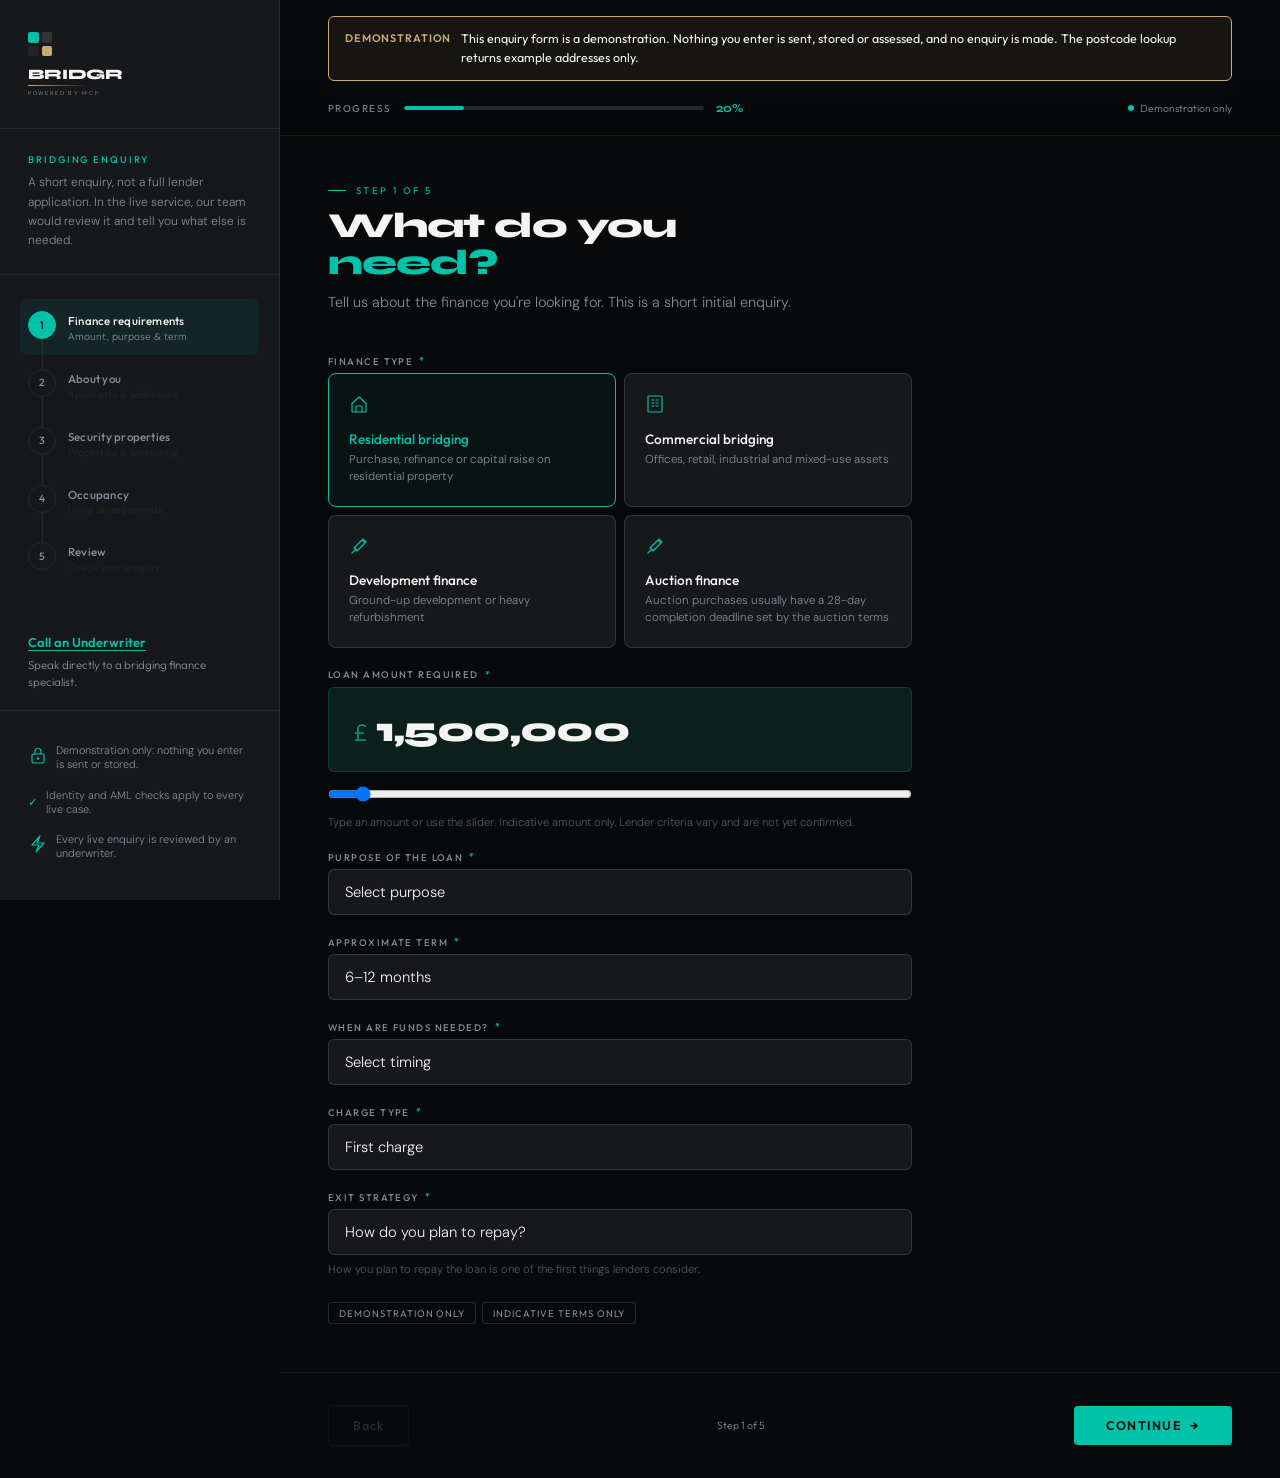
==== commit 081d1ca5: "BR-005: add underwriter phone access, callback and Bridgr Assistant demo Co-Authored-By: Claude Sonn" ====
--- a/apply.html
+++ b/apply.html
@@ -59,6 +59,7 @@
   z-index: 10;
 }
 
+a.sidebar-logo { display: block; text-decoration: none; color: inherit; }
 .sidebar-logo {
   padding: 0 1.75rem 2rem;
   border-bottom: 1px solid var(--border);
@@ -925,8 +926,17 @@
 @media (max-width:600px){.addr-lookup{flex-wrap:wrap}.addr-btn{width:100%}.rev-row{flex-direction:column;gap:0}.rev-row b{text-align:left}}
 
 /* responsive: added for narrow screens (the page had no breakpoints) */
+.m-bar{display:none}
+.sidebar-uw{padding:0 1.75rem 1.25rem;font-family:'Outfit',sans-serif;font-size:0.72rem;color:var(--steel);line-height:1.5}
+.sidebar-uw a{display:inline-block;color:var(--teal);font-weight:600;text-decoration:underline;text-underline-offset:3px;margin-bottom:4px;font-size:0.8rem}
+.sidebar-uw span{display:block}
 @media (max-width:900px){
   .sidebar{display:none}
+  .m-bar{display:flex;align-items:center;justify-content:space-between;gap:10px;padding:0.9rem 1.25rem 0}
+  .m-home{display:flex;align-items:center;gap:10px;text-decoration:none;color:var(--chalk);min-height:44px}
+  .m-uw{font-family:'Outfit',sans-serif;font-size:0.72rem;font-weight:600;color:var(--teal);text-decoration:underline;text-underline-offset:3px;min-height:44px;display:inline-flex;align-items:center}
+  .m-home .logo-mark{margin-bottom:0}
+  .m-home .logo-name{font-size:1rem}
   .main{margin-left:0}
   .topbar{padding:1rem 1.25rem;gap:0.75rem;flex-wrap:wrap}
   .main>.demo-notice{margin:1rem 1.25rem 0;flex-direction:column;gap:4px}
@@ -946,6 +956,7 @@
 .main>.demo-notice{margin:1rem 3rem 0}
 </style>
 <link rel="stylesheet" href="demo-notice.css">
+<link rel="stylesheet" href="concierge.css">
 </head>
 <body>
 
@@ -953,7 +964,7 @@
 
   <!-- ── SIDEBAR ── -->
   <aside class="sidebar">
-    <div class="sidebar-logo">
+    <a href="index.html" class="sidebar-logo" aria-label="Bridgr — back to the homepage">
       <div class="logo-mark">
         <span style="background:#00C2A8"></span>
         <span style="background:#F4F4F2;opacity:0.12"></span>
@@ -963,7 +974,7 @@
       <div class="logo-name">BRIDGR</div>
       <div class="logo-line"></div>
       <div class="logo-sub">Powered by MCP</div>
-    </div>
+    </a>
 
     <div class="sidebar-intro">
       <div class="sidebar-intro-title">Bridging enquiry</div>
@@ -1007,6 +1018,11 @@
         </div>
       </div>
     </nav>
+
+    <div class="sidebar-uw">
+      <a href="contact.html" data-uw>Call an Underwriter</a>
+      <span>Speak directly to a bridging finance specialist.</span>
+    </div>
 
     <div class="sidebar-trust">
       <div class="trust-item">
@@ -1026,6 +1042,13 @@
 
   <!-- ── MAIN ── -->
   <div class="main">
+    <div class="m-bar">
+    <a href="index.html" class="m-home" aria-label="Bridgr — back to the homepage">
+      <span class="logo-mark" aria-hidden="true"><span style="background:#00C2A8"></span><span style="background:#F4F4F2;opacity:0.12"></span><span style="background:#F4F4F2;opacity:0.06"></span><span style="background:#C9A96E"></span></span>
+      <span class="logo-name">BRIDGR</span>
+    </a>
+    <a href="contact.html" class="m-uw" data-uw>Call an Underwriter</a>
+    </div>
 
     <div class="demo-notice" data-demo-notice role="note"><strong>Demonstration</strong><span>This enquiry form is a demonstration. Nothing you enter is sent, stored or assessed, and no enquiry is made. The postcode lookup returns example addresses only.</span></div>
 
@@ -1450,13 +1473,16 @@
 const UK_PC = /^[A-Z]{1,2}[0-9][A-Z0-9]? ?[0-9][A-Z]{2}$/i;
 const MAX_PROPS = 10;
 const OCC_OPTIONS = [
-  ['no', 'No — nobody lives there or intends to'],
-  ['current', 'Yes — I (or an applicant) currently live there'],
-  ['intend', 'Yes — I (or an applicant) intend to live there'],
-  ['family', 'Yes — a family member lives or intends to live there'],
-  ['unsure', 'Not sure']
+  ['self', 'I live here'],
+  ['family', 'A family member lives here'],
+  ['tenant', 'A tenant — the property is rented out'],
+  ['vacant', 'Nobody — the property is vacant'],
+  ['other', 'Other / not sure']
 ];
+const OCC_FOLLOW = [['yes', 'Yes'], ['no', 'No'], ['unsure', 'Not sure']];
+const OCC_NEEDS_FOLLOW = ['tenant', 'vacant', 'other'];
 const occState = {};
+const occFollow = {};
 let propSeq = 0;
 
 function esc(s) { return String(s).replace(/[&<>"']/g, c => ({'&':'&amp;','<':'&lt;','>':'&gt;','"':'&quot;',"'":'&#39;'}[c])); }
@@ -1591,7 +1617,7 @@
   if (propIds().length <= 1) return;
   const el = $('prop-' + id);
   if (el) el.remove();
-  delete occState[id];
+  delete occState[id]; delete occFollow[id];
   renumberProps();
 }
 function renumberProps() {
@@ -1606,24 +1632,41 @@
   return propIds().map((id, i) => ({
     id, n: i + 1, addr: addrRead('p' + id), type: $('p' + id + '-type').value,
     value: moneyVal('p' + id + '-value'), mortgage: moneyVal('p' + id + '-mortgage'), price: moneyVal('p' + id + '-price'),
-    occ: occState[id] || ''
+    occ: occState[id] || '', follow: occFollow[id] || ''
   }));
 }
 
 /* occupancy and regulatory indicators (an indicator only, never a determination) */
+function followLabel(v) { const o = OCC_FOLLOW.find(x => x[0] === v); return o ? o[1] : ''; }
+function occSummary(p) {
+  const l = occLabel(p.occ); if (!l) return '';
+  return OCC_NEEDS_FOLLOW.indexOf(p.occ) >= 0 ? l + ' (will you or a family member live there during the loan: ' + (followLabel(p.follow) || 'not answered').toLowerCase() + ')' : l;
+}
 function occLabel(v) { const o = OCC_OPTIONS.find(x => x[0] === v); return o ? o[1] : ''; }
 function renderOccupancy() {
   const props = properties();
   $('occ-list').innerHTML = props.map(p => {
     const opts = '<option value="" disabled' + (p.occ ? '' : ' selected') + '>Select an answer</option>' +
       OCC_OPTIONS.map(o => '<option value="' + o[0] + '"' + (p.occ === o[0] ? ' selected' : '') + '>' + esc(o[1]) + '</option>').join('');
+    const fopts = '<option value="" disabled' + (p.follow ? '' : ' selected') + '>Select an answer</option>' +
+      OCC_FOLLOW.map(o => '<option value="' + o[0] + '"' + (p.follow === o[0] ? ' selected' : '') + '>' + o[1] + '</option>').join('');
     return '<div class="occ-row"><div class="field"><div class="field-label">Property ' + p.n + ' <span class="field-required">*</span></div>' +
       '<div class="occ-addr">' + esc(addrText(p.addr) || 'Address not yet entered') + '</div>' +
-      '<select class="field-select" id="occ-' + p.id + '" aria-label="Occupancy of property ' + p.n + '" onchange="occChanged(' + p.id + ',this)">' + opts + '</select></div></div>';
+      '<select class="field-select" id="occ-' + p.id + '" aria-label="Who lives at property ' + p.n + '" onchange="occChanged(' + p.id + ',this)">' + opts + '</select>' +
+      '<div class="occ-follow" id="occf-wrap-' + p.id + '"' + (OCC_NEEDS_FOLLOW.indexOf(p.occ) >= 0 ? '' : ' hidden') + '>' +
+      '<div class="field-label" style="margin-top:0.9rem">Will you or a family member live at this property during the loan? <span class="field-required">*</span></div>' +
+      '<select class="field-select" id="occf-' + p.id + '" aria-label="Will you or a family member live at property ' + p.n + ' during the loan" onchange="followChanged(' + p.id + ',this)">' + fopts + '</select></div></div></div>';
   }).join('');
   updateIndicators();
 }
-function occChanged(id, el) { occState[id] = el.value; clearErr(el); updateIndicators(); }
+function occChanged(id, el) {
+  occState[id] = el.value; clearErr(el);
+  const need = OCC_NEEDS_FOLLOW.indexOf(el.value) >= 0, w = $('occf-wrap-' + id);
+  if (w) w.hidden = !need;
+  if (!need) { delete occFollow[id]; const f = $('occf-' + id); if (f) { f.value = ''; clearErr(f); } }
+  updateIndicators();
+}
+function followChanged(id, el) { occFollow[id] = el.value; clearErr(el); updateIndicators(); }
 function addrMatch(a, b) {
   if (!a.pc || !b.pc || normText(a.pc) !== normText(b.pc)) return '';
   return (a.l1 && b.l1 && normText(a.l1) === normText(b.l1)) ? 'full' : 'postcode';
@@ -1632,11 +1675,18 @@
   const props = properties(), apps = applicants();
   const review = [], notes = [];
   props.forEach(p => {
-    if (p.occ && p.occ !== 'no') review.push('Property ' + p.n + ': ' + occLabel(p.occ).replace(/^Yes — /, '').replace(/^No — /, '') + '.');
+    if (p.occ === 'self') review.push('Property ' + p.n + ': you live there.');
+    else if (p.occ === 'family') review.push('Property ' + p.n + ': a family member lives there.');
+    else if (p.occ === 'other') review.push('Property ' + p.n + ': occupancy is unclear or other, so our team will need to confirm it.');
+    if (OCC_NEEDS_FOLLOW.indexOf(p.occ) >= 0) {
+      if (p.follow === 'yes') review.push('Property ' + p.n + ': you or a family member expect to live there during the loan.');
+      else if (p.follow === 'unsure') review.push('Property ' + p.n + ': it is not yet clear whether you or a family member will live there during the loan.');
+      else if (p.follow === 'no' && p.occ !== 'other') notes.push('Property ' + p.n + ': ' + (p.occ === 'tenant' ? 'let to a tenant' : 'vacant') + ', with no planned occupation by you or a family member. This does not on its own mean the lending is unregulated; our team will confirm.');
+    }
     apps.forEach((a, i) => {
       const who = a.name || ('applicant ' + (i + 1));
       const m = addrMatch(p.addr, a.addr);
-      if (m === 'full') notes.push('Property ' + p.n + ' appears to share an address with the home address of ' + who + '.' + (p.occ === 'no' ? ' You answered that nobody lives there, so please check the address.' : ''));
+      if (m === 'full') notes.push('Property ' + p.n + ' appears to share an address with the home address of ' + who + '.' + (p.occ === 'tenant' || p.occ === 'vacant' ? ' You answered that it is ' + (p.occ === 'tenant' ? 'let to a tenant' : 'vacant') + ', so please check the address.' : ''));
       else if (m === 'postcode') notes.push('Property ' + p.n + ' shares a postcode with the home address of ' + who + '.');
     });
   });
@@ -1676,7 +1726,7 @@
     totalV += p.value; totalM += p.mortgage;
     h += '<div class="rev-block"><h3>Security property ' + p.n + '</h3>' + row('Address', addrText(p.addr) || '—') + row('Type', p.type || '—') +
       row('Estimated value', p.value ? gbp(p.value) : '—') + row('Existing borrowing', gbp(p.mortgage)) + (p.price ? row('Purchase price', gbp(p.price)) : '') +
-      row('Occupancy', occLabel(p.occ) || '—') + '</div>';
+      row('Who lives here', occSummary(p) || '—') + '</div>';
   });
   const loan = amountValue();
   h += '<div class="rev-block"><h3>Indicative position</h3>' + row('Total estimated value', gbp(totalV)) + row('Total existing borrowing', gbp(totalM)) +
@@ -1721,7 +1771,10 @@
     first = document.querySelector('#panel-3 .has-error input, #panel-3 .has-error select') || first;
   }
   if (n === 4) {
-    properties().forEach(p => { if (!p.occ) { const el = $('occ-' + p.id); setErr(el, 'Please answer for this property.'); first = first || el; } });
+    properties().forEach(p => {
+      if (!p.occ) { const el = $('occ-' + p.id); setErr(el, 'Please answer for this property.'); first = first || el; }
+      else if (OCC_NEEDS_FOLLOW.indexOf(p.occ) >= 0 && !p.follow) { const el = $('occf-' + p.id); setErr(el, 'Please answer for this property.'); first = first || el; }
+    });
   }
   if (first) { first.scrollIntoView({ block: 'center', behavior: matchMedia('(prefers-reduced-motion: reduce)').matches ? 'auto' : 'smooth' }); first.focus({ preventScroll: true }); return false; }
   return true;
@@ -1740,5 +1793,6 @@
 initEnquiry();
 updateUI();
 </script>
+<script src="concierge.js" defer data-widget="off"></script>
 </body>
 </html>
--- a/concierge.css
+++ b/concierge.css
@@ -0,0 +1,61 @@
+/* Bridgr human-contact dialog and demonstration assistant (BR-005). Prefixed bx- to avoid page clashes. */
+.nav-uw{display:none;font-family:'Outfit',sans-serif;font-size:0.72rem;font-weight:500;letter-spacing:0.08em;color:var(--chalk,#F4F4F2);border:0.5px solid var(--teal,#00C2A8);padding:8px 16px;text-decoration:none;white-space:nowrap}
+.nav-uw:hover{background:rgba(0,194,168,0.1)}
+@media (min-width:901px){.nav-uw{display:inline-block}}
+.bx-textlink{font-family:'Outfit',sans-serif;font-size:0.8rem;color:var(--teal,#00C2A8);text-decoration:underline;text-underline-offset:3px;background:none;border:0;padding:0;cursor:pointer}
+.bx-sub{font-family:'Outfit',sans-serif;font-size:0.72rem;color:var(--steel,#8A8F98);margin-top:6px;line-height:1.5}
+.bx-phone{font-family:'Outfit',sans-serif;font-size:0.85rem;color:var(--chalk,#F4F4F2);border:1px dashed var(--gold,#C9A96E);border-radius:6px;padding:0.7rem 0.9rem;display:inline-block}
+.bx-phone[href]{border-style:solid;border-color:var(--teal,#00C2A8);text-decoration:none;font-weight:600}
+
+/* dialog */
+dialog.bx-dialog{border:1px solid var(--border,#2a2a30);border-radius:10px;background:var(--carbon,#111216);color:var(--chalk,#F4F4F2);padding:0;width:min(440px,calc(100vw - 24px));max-height:calc(100vh - 24px);font-family:'Outfit',sans-serif}
+dialog.bx-dialog::backdrop{background:rgba(0,0,0,0.65)}
+.bx-d-in{padding:1.4rem 1.4rem 1.2rem;overflow-y:auto;max-height:calc(100vh - 24px)}
+.bx-d-head{display:flex;justify-content:space-between;align-items:flex-start;gap:12px;margin-bottom:0.9rem}
+.bx-d-title{font-family:'Syne',sans-serif;font-weight:800;font-size:1.25rem;letter-spacing:-0.02em;margin:0}
+.bx-x{background:none;border:1px solid var(--border,#2a2a30);color:var(--chalk,#F4F4F2);border-radius:6px;width:44px;height:44px;font-size:1.2rem;cursor:pointer;flex-shrink:0}
+.bx-demo{display:flex;gap:8px;align-items:flex-start;border:1px solid var(--gold,#C9A96E);border-radius:6px;background:rgba(201,169,110,0.08);padding:0.6rem 0.8rem;font-size:0.74rem;line-height:1.5;margin-bottom:1rem}
+.bx-demo strong{color:var(--gold,#C9A96E);letter-spacing:0.08em;text-transform:uppercase;font-size:0.66rem;white-space:nowrap}
+.bx-d-text{font-size:0.88rem;color:var(--steel,#8A8F98);line-height:1.6;margin:0 0 1rem}
+.bx-btn{display:inline-flex;align-items:center;justify-content:center;font-family:'Outfit',sans-serif;font-size:0.78rem;font-weight:600;letter-spacing:0.08em;text-transform:uppercase;text-decoration:none;border-radius:4px;padding:0 18px;min-height:44px;cursor:pointer;border:1px solid var(--teal,#00C2A8);background:var(--teal,#00C2A8);color:var(--void,#050507)}
+.bx-btn.sec{background:transparent;color:var(--chalk,#F4F4F2);border-color:var(--graphite,#3a3a42)}
+.bx-btn.sec:hover{border-color:var(--steel,#8A8F98)}
+.bx-row{display:flex;flex-wrap:wrap;gap:10px;margin-top:1rem}
+.bx-field{margin-bottom:0.9rem}
+.bx-field label{display:block;font-size:0.68rem;letter-spacing:0.12em;text-transform:uppercase;color:var(--steel,#8A8F98);margin-bottom:5px}
+.bx-field input,.bx-field select,.bx-field textarea{width:100%;box-sizing:border-box;min-height:44px;background:var(--void,#050507);border:1px solid var(--border,#2a2a30);border-radius:6px;color:var(--chalk,#F4F4F2);font-family:'Outfit',sans-serif;font-size:16px;padding:10px 12px}
+.bx-field textarea{min-height:84px;resize:vertical}
+.bx-field input:focus,.bx-field select:focus,.bx-field textarea:focus,.bx-btn:focus-visible,.bx-x:focus-visible,.bx-chip:focus-visible,.bx-launch:focus-visible{outline:2px solid var(--teal,#00C2A8);outline-offset:2px}
+.bx-err{color:#ff8a80;font-size:0.72rem;margin-top:4px}
+.bx-count{font-size:0.66rem;color:var(--steel,#8A8F98);text-align:right;margin-top:3px}
+.bx-result{border:1px solid var(--gold,#C9A96E);border-radius:6px;padding:0.8rem 1rem;font-size:0.88rem;line-height:1.6;margin-top:1rem}
+.bx-result strong{color:var(--gold,#C9A96E)}
+@media (max-width:520px){dialog.bx-dialog{margin:auto auto 0;width:100vw;max-width:100vw;border-radius:12px 12px 0 0;max-height:92vh}.bx-d-in{max-height:92vh}.bx-btn{width:100%}}
+
+/* assistant */
+.bx-launch{position:fixed;right:16px;bottom:16px;z-index:90;display:flex;align-items:center;gap:8px;min-height:44px;padding:0 16px;border-radius:999px;background:var(--carbon,#111216);color:var(--chalk,#F4F4F2);border:1px solid var(--teal,#00C2A8);font-family:'Outfit',sans-serif;font-size:0.78rem;font-weight:500;cursor:pointer;box-shadow:0 4px 18px rgba(0,0,0,0.45)}
+.bx-launch:hover{background:#16181d}
+.bx-panel{position:fixed;right:16px;bottom:16px;z-index:95;width:min(380px,calc(100vw - 32px));height:min(560px,calc(100vh - 32px));display:none;flex-direction:column;background:var(--carbon,#111216);border:1px solid var(--border,#2a2a30);border-radius:10px;box-shadow:0 10px 40px rgba(0,0,0,0.6);font-family:'Outfit',sans-serif;color:var(--chalk,#F4F4F2)}
+.bx-panel.open{display:flex}
+.bx-p-head{display:flex;justify-content:space-between;align-items:center;gap:8px;padding:0.8rem 1rem;border-bottom:1px solid var(--border,#2a2a30)}
+.bx-p-title{font-family:'Syne',sans-serif;font-weight:800;font-size:0.95rem}
+.bx-p-badge{font-size:0.58rem;letter-spacing:0.12em;text-transform:uppercase;color:var(--gold,#C9A96E);border:1px solid var(--gold,#C9A96E);border-radius:3px;padding:2px 6px;margin-left:8px;white-space:nowrap}
+.bx-p-note{font-size:0.7rem;line-height:1.5;color:var(--steel,#8A8F98);padding:0.6rem 1rem;border-bottom:1px solid var(--border,#2a2a30)}
+.bx-msgs{flex:1;overflow-y:auto;padding:0.8rem 1rem;display:flex;flex-direction:column;gap:10px}
+.bx-m{max-width:92%;font-size:0.82rem;line-height:1.55;padding:0.6rem 0.8rem;border-radius:8px;overflow-wrap:anywhere}
+.bx-m.bot{background:var(--void,#050507);border:1px solid var(--border,#2a2a30);align-self:flex-start}
+.bx-m.me{background:rgba(0,194,168,0.14);align-self:flex-end}
+.bx-chips{display:flex;flex-wrap:wrap;gap:6px;margin-top:6px}
+.bx-chip{font-family:'Outfit',sans-serif;font-size:0.72rem;color:var(--chalk,#F4F4F2);background:transparent;border:1px solid var(--graphite,#3a3a42);border-radius:999px;padding:0 12px;min-height:36px;cursor:pointer;text-decoration:none;display:inline-flex;align-items:center}
+.bx-chip.go{border-color:var(--teal,#00C2A8);color:var(--teal,#00C2A8)}
+.bx-form{display:flex;gap:8px;padding:0.7rem 1rem;border-top:1px solid var(--border,#2a2a30)}
+.bx-form input{flex:1;min-width:0;min-height:44px;background:var(--void,#050507);border:1px solid var(--border,#2a2a30);border-radius:6px;color:var(--chalk,#F4F4F2);font-family:'Outfit',sans-serif;font-size:16px;padding:0 10px}
+.bx-form input:focus{outline:2px solid var(--teal,#00C2A8);outline-offset:1px}
+.bx-form .bx-btn{width:auto;padding:0 14px}
+.bx-hint{font-size:0.62rem;color:var(--steel,#8A8F98);padding:0 1rem 0.6rem}
+@media (max-width:520px){.bx-launch{right:12px;bottom:12px;padding:0 14px}.bx-panel{right:0;bottom:0;width:100vw;height:80vh;height:80dvh;border-radius:12px 12px 0 0}}
+@media (prefers-reduced-motion:no-preference){.bx-panel.open{animation:bxIn .18s ease-out}@keyframes bxIn{from{opacity:0;transform:translateY(8px)}to{opacity:1;transform:none}}}
+
+/* footer link rows (brokers, contact) wrap rather than overflow on narrow screens */
+.footer-links-row{flex-wrap:wrap;row-gap:0.5rem}
+@media (max-width:480px){.footer-links-row{gap:0.5rem 1.25rem}}
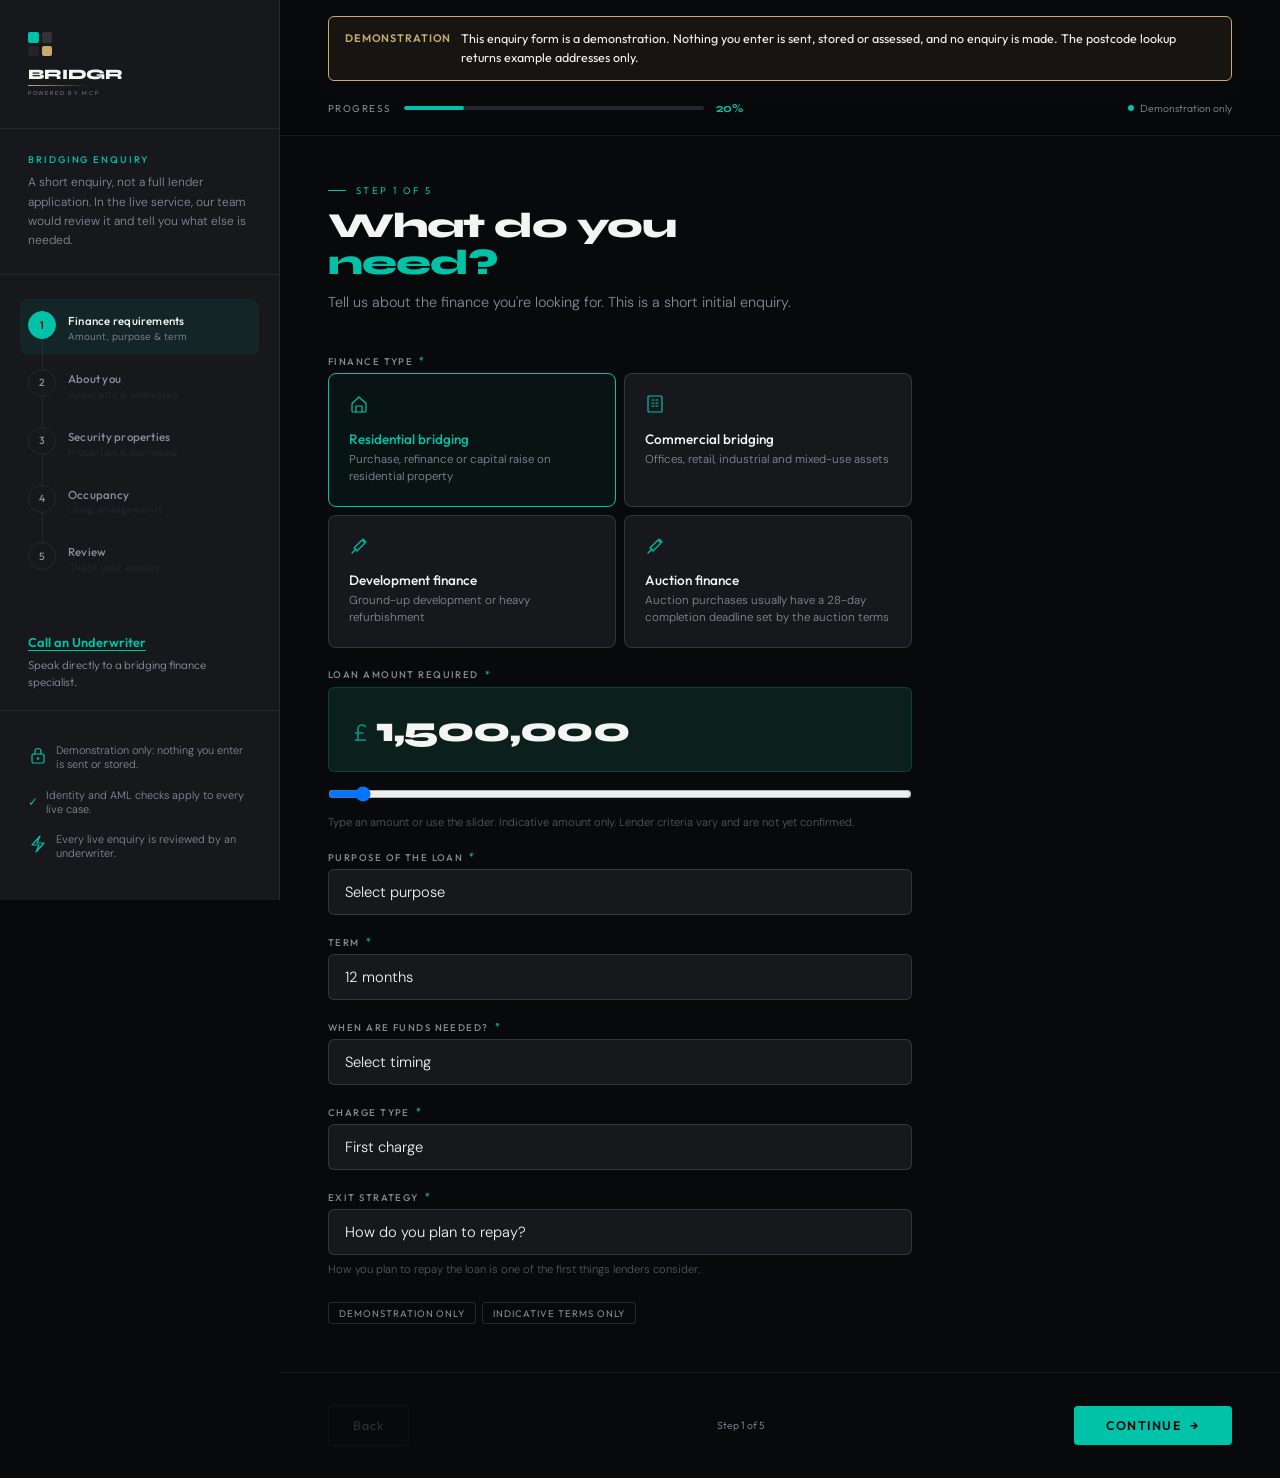
==== commit 4c99482c: "BR-008: mobile navigation and shared calculator experience - Hamburger menu (mobile-nav.js) on all n" ====
--- a/apply.html
+++ b/apply.html
@@ -957,6 +957,7 @@
 </style>
 <link rel="stylesheet" href="demo-notice.css">
 <link rel="stylesheet" href="concierge.css">
+<link rel="icon" type="image/svg+xml" href="favicon.svg">
 </head>
 <body>
 
@@ -1124,15 +1125,13 @@
         </div>
 
         <div class="field">
-          <div class="field-label">Approximate term <span class="field-required">*</span></div>
-          <select class="field-select" id="f-term">
-            <option>1–3 months</option>
-            <option>3–6 months</option>
-            <option selected>6–12 months</option>
-            <option>12–18 months</option>
-            <option>18–24 months</option>
-            <option>24–36 months</option>
+          <div class="field-label">Term <span class="field-required">*</span></div>
+          <select class="field-select" id="f-term" aria-label="Loan term" onchange="termChanged()">
+            <option value="6">6 months</option>
+            <option value="12" selected>12 months</option>
+            <option value="custom">Custom</option>
           </select>
+          <input type="text" class="field-input" id="f-term-months" inputmode="numeric" autocomplete="off" maxlength="2" placeholder="Number of months (1–36)" aria-label="Custom term in months" style="display:none;margin-top:8px" oninput="this.value=this.value.replace(/\D/g,'');clearErr(this)">
         </div>
         <div class="field">
           <div class="field-label">When are funds needed? <span class="field-required">*</span></div>
@@ -1716,7 +1715,7 @@
   const f = (id) => { const e = $(id); return e && e.value ? e.value : '—'; };
   const row = (k, v) => '<div class="rev-row"><span>' + esc(k) + '</span><b>' + esc(v) + '</b></div>';
   let h = '<div class="rev-block"><h3>Finance</h3>' +
-    row('Finance type', sel ? sel.textContent : '—') + row('Loan amount', gbp(amountValue())) + row('Purpose', f('f-purpose')) + row('Term', f('f-term')) +
+    row('Finance type', sel ? sel.textContent : '—') + row('Loan amount', gbp(amountValue())) + row('Purpose', f('f-purpose')) + row('Term', termText()) +
     row('Charge', f('f-charge')) + row('Funds needed', f('f-when')) + row('Exit strategy', f('f-exit')) + '</div>';
   h += '<div class="rev-block"><h3>Applicants</h3>' + apps.map((a, i) =>
     row('Applicant ' + (i + 1), a.name || '—') + row('Contact', [a.email, a.phone].filter(Boolean).join(' · ') || '—') + row('Home address', addrText(a.addr) || '—')).join('') +
@@ -1739,11 +1738,28 @@
 }
 
 /* validation per step */
+function termValue() { const s = $('f-term').value; if (s !== 'custom') return +s; const n = parseInt($('f-term-months').value, 10); return n >= 1 && n <= 36 ? n : 0; }
+function termText() { const n = termValue(); return n ? n + (n === 1 ? ' month' : ' months') : '—'; }
+function termChanged() { const c = $('f-term').value === 'custom'; $('f-term-months').style.display = c ? '' : 'none'; if (c) $('f-term-months').focus(); }
+(function prefillFromCalculator() {
+  try {
+    const p = new URLSearchParams(location.search);
+    const amt = parseInt(p.get('amount'), 10), term = parseInt(p.get('term'), 10);
+    const la = $('loan-amount');
+    if (amt >= 10000 && amt <= 100000000 && la && la.value === '1,500,000') { la.value = amt.toLocaleString('en-GB'); amountTyped(la); amountCommit(la); }
+    if (term >= 1 && term <= 36) {
+      const s = $('f-term');
+      if (term === 6 || term === 12) s.value = String(term); else { s.value = 'custom'; $('f-term-months').value = term; }
+      termChanged();
+    }
+  } catch (e) {}
+})();
 function validateStep(n) {
   let first = null;
   const need = (el, msg) => { if (!el.value || !String(el.value).trim()) { setErr(el, msg); first = first || el; return false; } return true; };
   if (n === 1) {
     if (!amountValid(true)) first = $('loan-amount');
+    if (!termValue()) { setErr($('f-term-months').style.display === 'none' ? $('f-term') : $('f-term-months'), 'Please enter a term of 1 to 36 months.'); first = first || $('f-term-months'); }
     ['f-purpose', 'f-when', 'f-exit'].forEach(id => { const el = $(id); if (!el.value) { setErr(el, 'Please choose an option.'); first = first || el; } });
   }
   if (n === 2) {
--- a/concierge.css
+++ b/concierge.css
@@ -59,3 +59,9 @@
 /* footer link rows (brokers, contact) wrap rather than overflow on narrow screens */
 .footer-links-row{flex-wrap:wrap;row-gap:0.5rem}
 @media (max-width:480px){.footer-links-row{gap:0.5rem 1.25rem}}
+
+/* BR-008: compact circular launcher on mobile; hidden while the homepage calculator is on screen */
+@media (max-width:768px){
+  .bx-launch{width:44px;height:44px;min-height:44px;padding:0;justify-content:center;font-size:0;gap:0;right:12px;bottom:12px;background:var(--carbon,#111216) url("data:image/svg+xml,%3Csvg xmlns='http://www.w3.org/2000/svg' width='22' height='22' viewBox='0 0 24 24' fill='none' stroke='%2300C2A8' stroke-width='2' stroke-linecap='round' stroke-linejoin='round'%3E%3Cpath d='M21 12a8 8 0 0 1-11.6 7.1L3 20l1-4.8A8 8 0 1 1 21 12z'/%3E%3C/svg%3E") center/22px 22px no-repeat}
+}
+html.bx-calc-visible .bx-launch{display:none}
